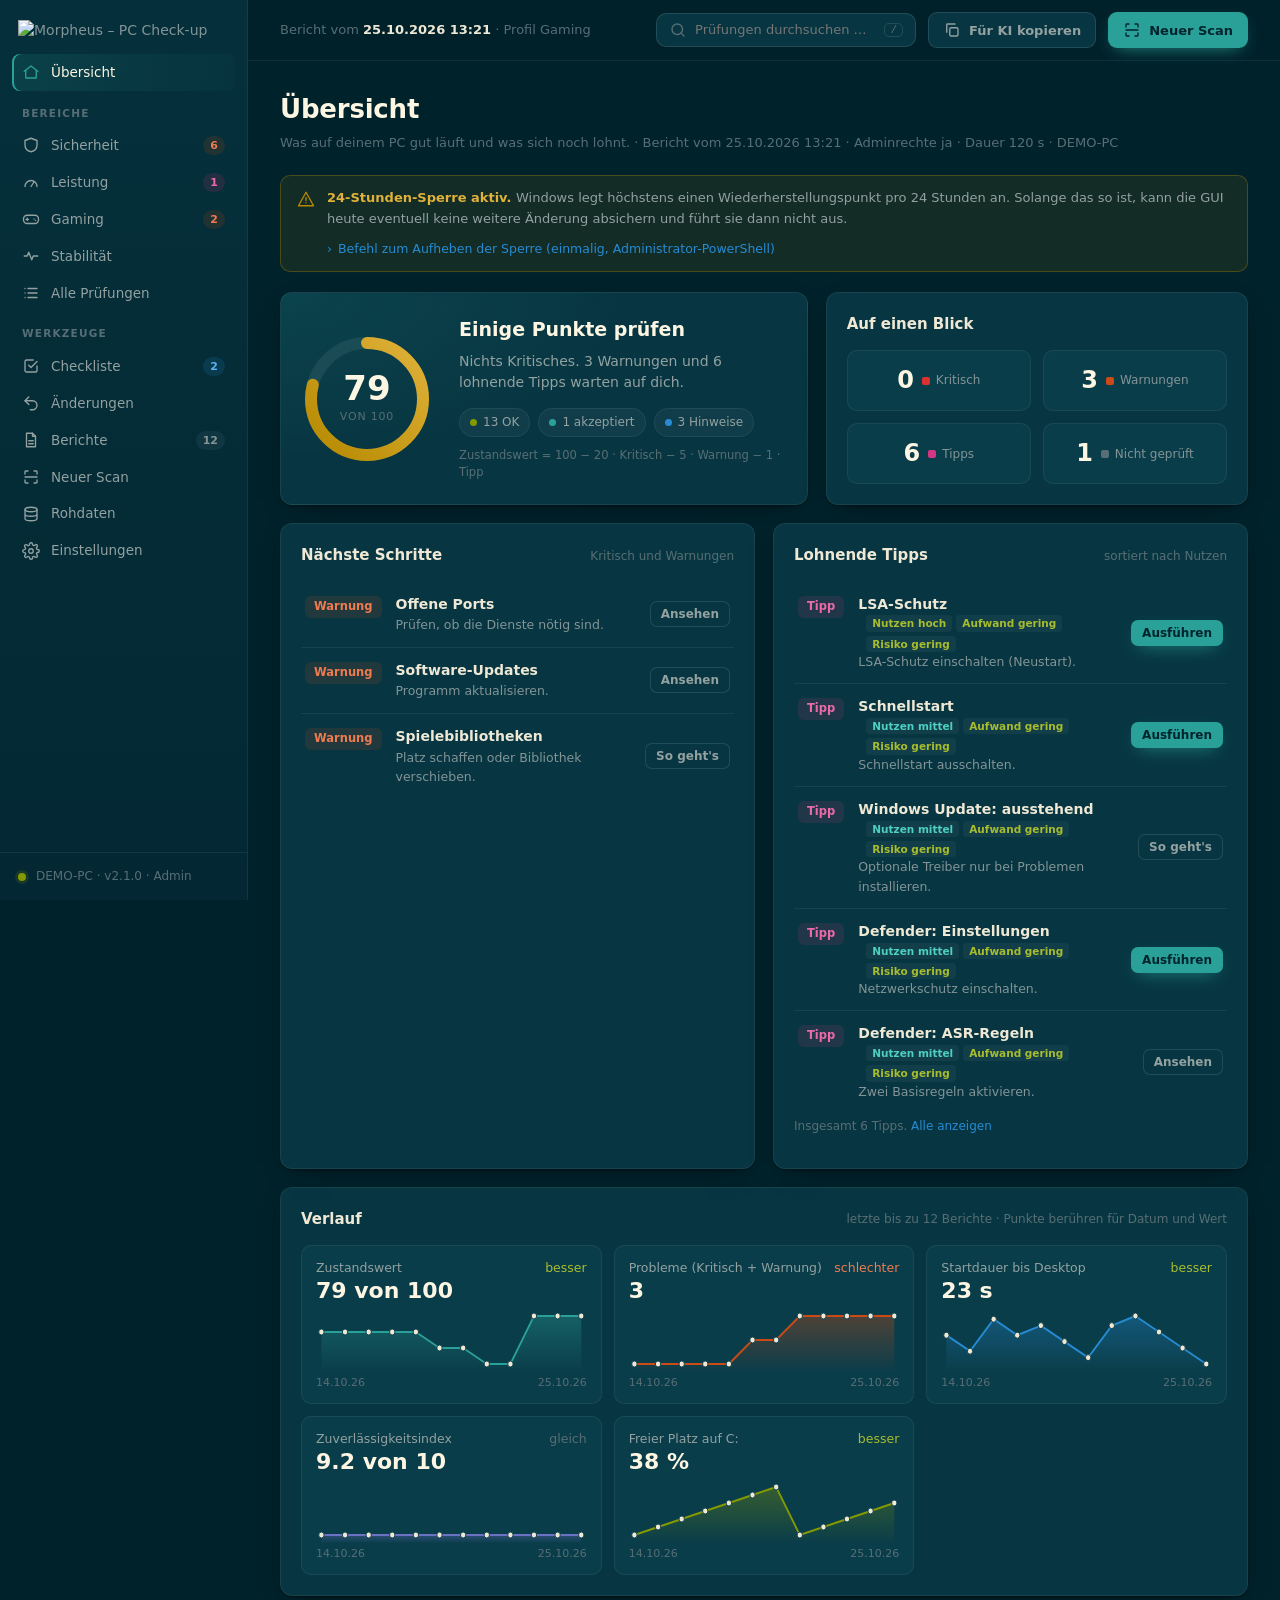
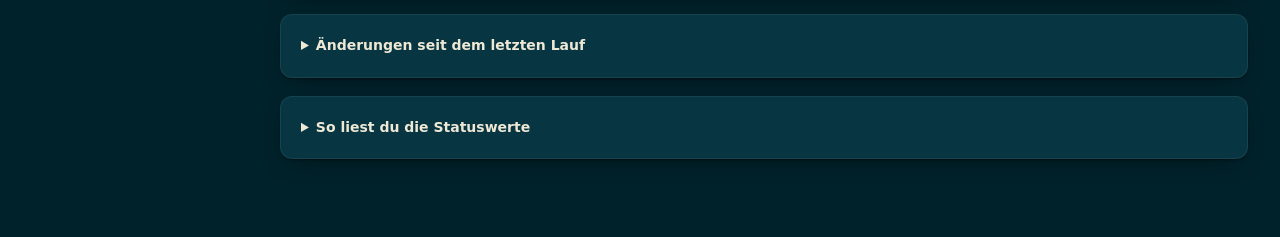
==== gui/dev/mock.html @ 5a018737 "Morpheus – PC Check-up v2.1.0: Oberfläche mit Anpassungen per Klick - GUI mit Zustandswert, Live-Sta" ====
<!doctype html>
<html lang="de">
<head>
<meta charset="utf-8">
<meta name="viewport" content="width=device-width, initial-scale=1">
<title>Morpheus – PC Check-up (Entwicklungsmodus mit Demodaten)</title>
<link rel="icon" href="../assets/morpheus-icon.png">
<link rel="stylesheet" href="../app.css">
</head>
<body>
<svg width="0" height="0" style="position:absolute" aria-hidden="true" focusable="false">
  <symbol id="i-home" viewBox="0 0 24 24"><path d="M3 11l9-7 9 7"/><path d="M5 10v10h14V10"/></symbol>
  <symbol id="i-shield" viewBox="0 0 24 24"><path d="M12 3l8 3v6c0 5-3.5 8-8 9-4.5-1-8-4-8-9V6z"/></symbol>
  <symbol id="i-gauge" viewBox="0 0 24 24"><path d="M4 18a8 8 0 1 1 16 0"/><path d="M12 18l4-6"/></symbol>
  <symbol id="i-pad" viewBox="0 0 24 24"><rect x="2" y="7" width="20" height="11" rx="5"/><path d="M7 11v3M5.5 12.5h3M16 12h.01M18 14h.01"/></symbol>
  <symbol id="i-pulse" viewBox="0 0 24 24"><path d="M3 12h4l2-5 4 10 2-5h6"/></symbol>
  <symbol id="i-list" viewBox="0 0 24 24"><path d="M8 6h12M8 12h12M8 18h12M4 6h.01M4 12h.01M4 18h.01"/></symbol>
  <symbol id="i-check" viewBox="0 0 24 24"><path d="M9 11l3 3 8-8"/><path d="M20 12v6a2 2 0 0 1-2 2H6a2 2 0 0 1-2-2V6a2 2 0 0 1 2-2h9"/></symbol>
  <symbol id="i-undo" viewBox="0 0 24 24"><path d="M9 14L4 9l5-5"/><path d="M4 9h10a6 6 0 0 1 0 12h-3"/></symbol>
  <symbol id="i-doc" viewBox="0 0 24 24"><path d="M14 3H6v18h12V7z"/><path d="M14 3v4h4M9 13h6M9 17h6"/></symbol>
  <symbol id="i-scan" viewBox="0 0 24 24"><path d="M4 8V5a1 1 0 0 1 1-1h3M16 4h3a1 1 0 0 1 1 1v3M20 16v3a1 1 0 0 1-1 1h-3M8 20H5a1 1 0 0 1-1-1v-3M4 12h16"/></symbol>
  <symbol id="i-db" viewBox="0 0 24 24"><ellipse cx="12" cy="6" rx="8" ry="3"/><path d="M4 6v6c0 1.7 3.6 3 8 3s8-1.3 8-3V6M4 12v6c0 1.7 3.6 3 8 3s8-1.3 8-3v-6"/></symbol>
  <symbol id="i-gear" viewBox="0 0 24 24"><circle cx="12" cy="12" r="3"/><path d="M19.4 15a1.7 1.7 0 0 0 .3 1.8l.1.1a2 2 0 1 1-2.8 2.8l-.1-.1a1.7 1.7 0 0 0-1.8-.3 1.7 1.7 0 0 0-1 1.5V21a2 2 0 1 1-4 0v-.1a1.7 1.7 0 0 0-1.1-1.5 1.7 1.7 0 0 0-1.8.3l-.1.1a2 2 0 1 1-2.8-2.8l.1-.1a1.7 1.7 0 0 0 .3-1.8 1.7 1.7 0 0 0-1.5-1H3a2 2 0 1 1 0-4h.1a1.7 1.7 0 0 0 1.5-1.1 1.7 1.7 0 0 0-.3-1.8l-.1-.1a2 2 0 1 1 2.8-2.8l.1.1a1.7 1.7 0 0 0 1.8.3H9a1.7 1.7 0 0 0 1-1.5V3a2 2 0 1 1 4 0v.1a1.7 1.7 0 0 0 1 1.5 1.7 1.7 0 0 0 1.8-.3l.1-.1a2 2 0 1 1 2.8 2.8l-.1.1a1.7 1.7 0 0 0-.3 1.8V9a1.7 1.7 0 0 0 1.5 1H21a2 2 0 1 1 0 4h-.1a1.7 1.7 0 0 0-1.5 1z"/></symbol>
  <symbol id="i-search" viewBox="0 0 24 24"><circle cx="11" cy="11" r="7"/><path d="M20 20l-3.5-3.5"/></symbol>
  <symbol id="i-warn" viewBox="0 0 24 24"><path d="M12 3l10 18H2z"/><path d="M12 10v4M12 17h.01"/></symbol>
  <symbol id="i-copy" viewBox="0 0 24 24"><rect x="9" y="9" width="11" height="11" rx="2"/><path d="M5 15V5a1 1 0 0 1 1-1h10"/></symbol>
  <symbol id="i-panel" viewBox="0 0 24 24"><rect x="3" y="4" width="18" height="16" rx="2"/><path d="M15 4v16"/></symbol>
</svg>
<div class="app" id="app">
  <aside class="side" id="side">
    <div class="logo"><img src="/assets/morpheus-logo.png" alt="Morpheus – PC Check-up"></div>
    <nav id="nav" aria-label="Hauptnavigation"></nav>
    <div class="side-foot" id="side-foot"></div>
  </aside>
  <div class="col">
    <header class="top" id="top">
      <div class="crumb" id="crumb">Kein Bericht geladen</div>
      <label class="search"><svg class="i" aria-hidden="true"><use href="#i-search"/></svg><input id="gsearch" type="search" placeholder="Prüfungen durchsuchen …" aria-label="Prüfungen durchsuchen" autocomplete="off"><span class="kbd" aria-hidden="true">/</span></label>
      <button type="button" class="btn" id="ki-btn" title="Kopiert die Befunde ohne PC-Namen, Benutzernamen und Adressen in die Zwischenablage"><svg class="i" aria-hidden="true"><use href="#i-copy"/></svg><span>Für KI kopieren</span></button>
      <button type="button" class="btn ghost" id="st-toggle" aria-pressed="true" title="Statusleiste ein- oder ausblenden"><svg class="i" aria-hidden="true"><use href="#i-panel"/></svg><span>Statusleiste</span></button>
      <a class="btn primary" href="#/scan"><svg class="i" aria-hidden="true"><use href="#i-scan"/></svg><span>Neuer Scan</span></a>
    </header>
    <main id="view" tabindex="-1"><div class="loading">Lädt …</div></main>
  </div>
  <aside class="status" id="status" aria-label="Statusleiste">
    <div id="st-live"></div>
    <div id="st-report"></div>
  </aside>
</div>
<div class="modal" id="modal" aria-hidden="true"><div class="dlg" role="dialog" aria-modal="true" aria-labelledby="dlg-title" id="dlg">
  <h3 id="dlg-title"></h3>
  <div id="dlg-body"></div>
  <div class="right" id="dlg-buttons"></div>
</div></div>
<div id="fatal" class="fatal hide" role="alert"></div>
<noscript>Morpheus braucht JavaScript.</noscript>
<script src="mock.js"></script>
<script src="../app.js"></script>
</body>
</html>
---- gui/app.css ----
/* Morpheus – PC Check-up: Design v2.1 (Solarized Dark, Vorlage docs/gui-design-v2.html) */
:root{
  /* Solarized (unverändert) */
  --b03:#002b36;--b02:#073642;--b01:#586e75;--b00:#657b83;--b0:#839496;--b1:#93a1a1;--b2:#eee8d5;--b3:#fdf6e3;
  --yellow:#b58900;--orange:#cb4b16;--red:#dc322f;--magenta:#d33682;--violet:#6c71c4;--blue:#268bd2;--cyan:#2aa198;--green:#859900;
  /* abgeleitete Flächen und Linien */
  --bg:#00222b;--surface:var(--b02);--surface2:#0a3d4a;--line:#ffffff10;--line2:#ffffff1c;
  --hover:#ffffff08;
  --shadow:0 1px 2px #0006,0 8px 24px -12px #000a;
  --r:12px;--r-sm:8px;
  --font:"Segoe UI Variable Text","Segoe UI",system-ui,sans-serif;
  --mono:"Cascadia Mono",Consolas,monospace;
  /* helle Töne für Text auf getönten Flächen */
  --t-orange:#f07b4f;--t-magenta:#ec6aa8;--t-green:#a8bd2e;--t-blue:#5ab0f0;--t-cyan:#4fcfc2;--t-red:#f26462;--t-yellow:#e0b23a;--t-violet:#9a9ee0;
}
*{box-sizing:border-box}
html{scroll-behavior:smooth}
html,body{margin:0}
body{background:var(--bg);color:var(--b0);font:14px/1.55 var(--font);-webkit-font-smoothing:antialiased;overflow-x:hidden}
a{color:var(--blue);text-decoration:none}
a:hover{text-decoration:underline}
:focus-visible{outline:2px solid var(--cyan);outline-offset:2px}
code{font:12px var(--mono);color:var(--b1)}
.hide{display:none!important}
.muted{color:var(--b01)}
.ok,.add{color:var(--t-green)}.warn{color:var(--t-orange)}.rem{color:var(--t-red)}
svg.i{width:18px;height:18px;flex:none;stroke:currentColor;fill:none;stroke-width:1.8;stroke-linecap:round;stroke-linejoin:round}

/* ---------------------------------------------------------------- Layout */
.app{display:grid;grid-template-columns:248px minmax(0,1fr);min-height:100vh}
.col{min-width:0}
aside.side{background:linear-gradient(180deg,#05303b,#032833);border-right:1px solid var(--line);display:flex;flex-direction:column;position:sticky;top:0;height:100vh;overflow:auto}
.logo{padding:20px 18px 10px}
.logo img{display:block;width:212px;max-width:100%;height:auto}
nav#nav{padding:0 0 6px}
.navgroup{padding:2px 12px}
.navh{margin:14px 10px 6px;font-size:10.5px;letter-spacing:1.2px;text-transform:uppercase;color:var(--b01);font-weight:600}
nav a{display:flex;align-items:center;gap:11px;padding:8px 10px;border-radius:var(--r-sm);color:var(--b1);font-size:13.5px;transition:background .15s,color .15s;text-decoration:none}
nav a:hover{background:#ffffff08;color:var(--b2)}
nav a.on{background:linear-gradient(90deg,#2aa19826,#2aa19808);color:var(--b3);box-shadow:inset 2px 0 0 var(--cyan)}
nav a.on svg{color:var(--cyan)}
nav a .cnt{margin-left:auto;font-size:11px;font-weight:600;padding:1px 7px;border-radius:10px;white-space:nowrap}
.cnt.c{background:#dc322f2e;color:var(--t-red)}.cnt.w{background:#cb4b1626;color:var(--t-orange)}.cnt.t{background:#d3368226;color:var(--t-magenta)}.cnt.n{background:#ffffff0d;color:var(--b0)}.cnt.i{background:#268bd226;color:var(--t-blue)}
.side-foot{margin-top:auto;padding:14px 18px;border-top:1px solid var(--line);font-size:12px;color:var(--b01);display:flex;gap:10px;align-items:center}
.dot{width:8px;height:8px;border-radius:50%;background:var(--green);box-shadow:0 0 0 3px #85990026;flex:none}

/* Kopfleiste */
.top{position:sticky;top:0;z-index:5;display:flex;align-items:center;gap:12px;padding:12px 32px;background:#00222bd9;backdrop-filter:blur(10px);border-bottom:1px solid var(--line)}
.crumb{color:var(--b01);font-size:13px;min-width:0}.crumb b{color:var(--b2);font-weight:600}
.search{margin-left:auto;display:flex;align-items:center;gap:8px;background:var(--surface);border:1px solid var(--line2);border-radius:10px;padding:6px 12px;width:260px;max-width:100%;color:var(--b01)}
.search:focus-within{border-color:var(--cyan)}
.search input{all:unset;flex:1;min-width:0;color:var(--b1);font-size:13px}
.search input:focus-visible{outline:none}
.search input::-webkit-search-cancel-button{display:none}
.kbd{font:11px var(--mono);border:1px solid var(--line2);border-radius:5px;padding:0 5px;color:var(--b01)}
.btn,button{font:inherit}
.btn{display:inline-flex;align-items:center;justify-content:center;gap:8px;font:600 13px var(--font);border-radius:9px;padding:8px 14px;border:1px solid var(--line2);background:var(--surface);color:var(--b1);cursor:pointer;transition:all .15s;text-decoration:none;white-space:nowrap}
.btn:hover{border-color:#2aa19880;color:var(--b3);text-decoration:none}
.btn.primary{background:var(--cyan);border-color:transparent;color:#00242d;box-shadow:0 6px 18px -8px var(--cyan)}
.btn.primary:hover{background:#33b5ab;color:#00242d}
.btn.ghost{background:transparent}
.btn.ghost[aria-pressed=true]{border-color:#2aa19860;color:var(--t-cyan)}
.btn.sm{padding:5px 10px;font-size:12px;border-radius:7px}
.btn.danger{border-color:var(--orange);color:var(--t-orange)}
.btn:disabled{opacity:.45;cursor:not-allowed}
.btn.link{border:0;background:none;color:var(--blue);padding:0;box-shadow:none;font-weight:400}

main{padding:28px 32px 60px;max-width:1240px;min-width:0;container-type:inline-size}
h1{margin:0;color:var(--b3);font-size:26px;font-weight:600;letter-spacing:-.2px}
.sub{color:var(--b01);margin:4px 0 22px;font-size:13px}
h2{color:var(--b2);font-size:15px;font-weight:600;margin:0 0 14px;display:flex;align-items:center;gap:8px;flex-wrap:wrap}
h2 .hint{margin-left:auto;font-weight:400;font-size:12px;color:var(--b01)}
h3{color:var(--b1);font-size:14px;margin:14px 0 6px}
.pagehead{display:flex;justify-content:space-between;align-items:flex-start;gap:12px;flex-wrap:wrap}

/* Karten */
.card{background:var(--surface);border:1px solid var(--line);border-radius:var(--r);box-shadow:var(--shadow);padding:20px;margin-bottom:18px;min-width:0}
.card>h2:first-child,.card>h3:first-child{margin-top:0}
.grid{display:grid;gap:18px;margin-bottom:18px}
.grid>.card{margin-bottom:0}
.g-hero{grid-template-columns:minmax(0,1.25fr) minmax(0,1fr)}
.g-2{grid-template-columns:repeat(2,minmax(0,1fr))}

/* Hero: Zustands-Ring */
.hero{display:flex;gap:26px;align-items:center;background:radial-gradient(120% 140% at 0% 0%,#2aa1981f,transparent 55%),var(--surface)}
.ring{position:relative;width:132px;height:132px;flex:none}
.ring svg{width:132px;height:132px;transform:rotate(-90deg)}
.ring circle.val{transition:stroke-dashoffset .8s ease}
.ring .v{position:absolute;inset:0;display:grid;place-items:center;text-align:center}
.ring .v b{display:block;font-size:34px;color:var(--b3);font-weight:600;line-height:1}
.ring .v span{font-size:11px;color:var(--b01);letter-spacing:.8px;text-transform:uppercase}
.hero h3{margin:0 0 6px;color:var(--b3);font-size:19px;font-weight:600}
.hero p{margin:0 0 14px;color:var(--b1)}
.pills{display:flex;gap:8px;flex-wrap:wrap}
.pill{display:inline-flex;align-items:center;gap:6px;font:inherit;font-size:12px;padding:4px 10px;border-radius:20px;background:#ffffff0a;border:1px solid var(--line);color:var(--b1);cursor:pointer}
.pill:hover{border-color:var(--line2);color:var(--b3)}
.pill i{width:7px;height:7px;border-radius:50%;background:var(--c)}
.formula{font-size:11.5px;color:var(--b01);margin-top:10px}

/* Kennzahlen */
.kpis{display:grid;grid-template-columns:repeat(2,minmax(0,1fr));gap:12px}
.kpi{padding:14px 16px;border-radius:10px;background:var(--surface2);border:1px solid var(--line);cursor:pointer;transition:transform .15s,border-color .15s;text-align:left;color:var(--b0);font:inherit}
.kpi:hover{transform:translateY(-2px);border-color:var(--line2);color:var(--b0)}
.kpi b{display:block;font-size:24px;color:var(--b3);font-weight:600;line-height:1.3}
.kpi span{font-size:12px;display:flex;align-items:center;gap:6px}
.kpi span i{width:8px;height:8px;border-radius:2px;background:var(--c);flex:none}

/* Status-Chips */
.chip{display:inline-flex;align-items:center;gap:5px;font-size:11.5px;font-weight:600;padding:2px 9px;border-radius:6px;white-space:nowrap;height:fit-content;background:#ffffff12;color:var(--b1)}
.chip.WARN{background:#cb4b1622;color:var(--t-orange)}.chip.TIPP{background:#d3368222;color:var(--t-magenta)}.chip.OK{background:#85990022;color:var(--t-green)}
.chip.INFO{background:#268bd222;color:var(--t-blue)}.chip.ACK{background:#2aa19822;color:var(--t-cyan)}.chip.CRIT{background:#dc322f22;color:var(--t-red)}
.chip.SKIP{background:#ffffff12;color:var(--b0)}
.chip.type{background:#ffffff0d;color:var(--b0);font-weight:500;font-size:10.5px;padding:0 6px}

/* Listen (Nächste Schritte, Wiederherstellungspunkte) */
.list{display:flex;flex-direction:column}
.row{display:grid;grid-template-columns:auto minmax(0,1fr) auto;gap:14px;align-items:center;padding:12px 4px;border-top:1px solid var(--line)}
.row:first-child{border-top:0}
.row>.chip{justify-self:start;align-self:start;margin-top:2px}
.row .d{display:-webkit-box;-webkit-line-clamp:3;-webkit-box-orient:vertical;overflow:hidden}
.row .t{color:var(--b2);font-weight:600}
.row .t a{color:inherit}
.row .d{font-size:12.5px;color:var(--b0);overflow-wrap:anywhere}
.row.rp{grid-template-columns:54px minmax(0,1fr)}
.lv{display:inline-flex;gap:4px;margin-left:8px;vertical-align:middle;flex-wrap:wrap}
.lv span{font-size:10.5px;color:var(--b1);background:#ffffff0a;border-radius:4px;padding:0 6px;white-space:nowrap}
.lv .n-hoch,.lv .a-gering,.lv .r-gering{color:var(--t-green)}.lv .n-mittel{color:var(--t-cyan)}.lv .a-mittel,.lv .r-mittel{color:var(--t-yellow)}.lv .a-hoch{color:var(--t-orange)}.lv .r-hoch{color:var(--t-red)}
.lv .restart{color:var(--t-yellow);background:#b589001f}
.lv.block{display:flex;margin:6px 0 0}

/* Verlauf */
.charts{display:grid;grid-template-columns:repeat(auto-fill,minmax(230px,1fr));gap:12px}
.chart{background:var(--surface2);border:1px solid var(--line);border-radius:10px;padding:12px 14px}
.chart-head,.chart-foot{display:flex;justify-content:space-between;gap:8px;font-size:12.5px}
.chart-head{color:var(--b1)}.chart-foot{color:var(--b01);font-size:11px}
.chart .n{font-size:22px;color:var(--b3);font-weight:600;line-height:1.3}
.chart svg{width:100%;height:64px;display:block;margin:2px 0}
.chart polyline{fill:none;stroke:var(--c,var(--cyan));stroke-width:2;stroke-linejoin:round;stroke-linecap:round}
.chart path.area{stroke:none}
.chart circle{fill:var(--b2);stroke:var(--surface2);stroke-width:1}
.trend.up{color:var(--t-green)}.trend.down{color:var(--t-orange)}

/* Befund + Aktionskarte */
.section-title{display:flex;align-items:center;gap:10px;margin:30px 0 12px;flex-wrap:wrap}
.section-title:first-child{margin-top:0}
.section-title h3{margin:0;color:var(--b2);font-size:15px;font-weight:600;display:flex;align-items:center}
.section-title .bar{flex:1;height:1px;background:var(--line);min-width:20px}
.cat-hint{font-size:12px;color:var(--b01);font-weight:400}
.finding{padding:18px 20px;margin-bottom:12px}
.finding.flash,details.raw.flash{animation:flash 1.8s}
.fhead .data-link{margin-left:auto}
.fhead .data-link+.todo{margin-left:0}
@keyframes flash{0%{box-shadow:0 0 0 2px var(--cyan),0 0 24px -4px var(--cyan)}100%{box-shadow:var(--shadow)}}
.finding.m-done{opacity:.72}
.fhead{display:flex;align-items:center;gap:10px;flex-wrap:wrap}
.fname{color:var(--b2);font-weight:600;font-size:14.5px;position:relative;min-width:0;overflow-wrap:anywhere}
.fhead .todo{margin-left:auto}
.fval{margin:6px 0 0;color:var(--b1);font-size:13px;word-break:break-word}
.frec{font-size:13px;color:var(--b0);margin-top:4px}
.fnote{font-size:12px;color:var(--t-violet);margin-top:4px}
.todo{display:flex;gap:6px}
.todo button{font-size:11.5px;padding:2px 9px;border-radius:7px;background:transparent;color:var(--b01);border:1px solid var(--line2);cursor:pointer}
.todo button:hover{border-color:#2aa19880;color:var(--b3)}
.todo button.on{background:var(--cyan);color:#00242d;border-color:var(--cyan)}
.action{margin-top:14px;border:1px solid #2aa19840;background:linear-gradient(180deg,#2aa1980d,transparent);border-radius:10px;padding:14px 16px}
.action.quiet{border-color:var(--line);background:none}
.action .ah{display:flex;align-items:center;gap:12px;flex-wrap:wrap}
.action .at{color:var(--b3);font-weight:600}
.action .acts{margin-left:auto;display:flex;gap:8px;align-items:center;flex-wrap:wrap}
.action .ae{color:var(--b0);font-size:12.5px;margin:6px 0 0}
.state{display:inline-flex;align-items:center;gap:6px;font-size:12px;color:var(--b01)}
.state i{width:7px;height:7px;border-radius:50%;background:currentColor;flex:none}
.state.off{color:var(--t-orange)}.state.on{color:var(--t-green)}
details.cmd{margin-top:10px}
details.cmd>summary,details.how>summary{cursor:pointer;color:var(--blue);font-size:12.5px;list-style:none;display:inline-block;border-radius:4px}
details.cmd>summary::before,details.how>summary::before{content:"›";display:inline-block;margin-right:6px;transition:transform .15s}
details.cmd[open]>summary::before,details.how[open]>summary::before{transform:rotate(90deg)}
details>summary::-webkit-details-marker{display:none}
details.how{margin-top:10px}
details.how ol{margin:8px 0;padding-left:20px;font-size:13px;color:var(--b1)}
.code{margin-top:8px;border-radius:9px;border:1px solid var(--line2);overflow:hidden}
.code .ch{display:flex;justify-content:space-between;align-items:center;gap:8px;padding:6px 12px;background:#00000026;font-size:11px;color:var(--b01);letter-spacing:.5px;text-transform:uppercase}
.code .ch .btn{text-transform:none;letter-spacing:0}
.code pre,pre.log{margin:0;padding:12px;background:#001a21;color:#a6b9b9;font:12.5px/1.6 var(--mono);white-space:pre-wrap;overflow-wrap:anywhere}
.code pre .k{color:var(--t-blue)}.code pre .p{color:var(--t-yellow)}
.explain{margin:10px 0 0;padding:0;list-style:none;font-size:12.5px}
.explain li{padding:4px 0 4px 18px;position:relative;color:var(--b1)}
.explain li::before{content:"";position:absolute;left:4px;top:11px;width:5px;height:5px;border-radius:50%;background:var(--cyan)}
.note{font-size:12px;color:var(--b01);margin-top:4px}
.more h2{margin-top:28px}

/* Banner */
.banner{display:flex;gap:12px;align-items:flex-start;padding:12px 16px;border-radius:10px;background:#b589001a;border:1px solid #b5890055;color:var(--b1);margin-bottom:20px;font-size:13px}
.banner>svg{color:var(--yellow);margin-top:2px}
.banner>div{min-width:0;flex:1}
.banner b{color:var(--t-yellow)}
.banner.b-err{background:#dc322f1a;border-color:#dc322f66}.banner.b-err>svg{color:var(--red)}.banner.b-err b{color:var(--t-red)}
.banner.b-info{background:#268bd21a;border-color:#268bd266}.banner.b-info>svg{color:var(--blue)}.banner.b-info b{color:var(--t-blue)}

/* Änderungen: Zeitleiste */
.tl{position:relative;padding-left:26px}
.tl::before{content:"";position:absolute;left:8px;top:6px;bottom:6px;width:2px;background:var(--line2);border-radius:2px}
.ev{position:relative;padding:4px 0 18px}
.ev::before{content:"";position:absolute;left:-23px;top:8px;width:12px;height:12px;border-radius:50%;background:var(--surface);border:2px solid var(--c)}
.ev .h{display:flex;align-items:center;gap:10px;flex-wrap:wrap}
.ev .h b{color:var(--b2);overflow-wrap:anywhere}
.ev .h .when{margin-left:auto;font-size:12px;color:var(--b0)}
.ev .m{font-size:12.5px;color:var(--b0);margin-top:2px;overflow-wrap:anywhere}
.ev .m code{background:#ffffff0a;border-radius:4px;padding:0 5px}
.ev .h .btn{margin-left:0}

/* Tabellen */
.tablewrap{overflow:auto;max-height:560px;border:1px solid var(--line);border-radius:8px}
.card>.tablewrap{margin-bottom:6px}
table{width:100%;border-collapse:collapse;font-size:13px}
th,td{text-align:left;padding:7px 10px;border-bottom:1px solid var(--line);vertical-align:top;overflow-wrap:break-word}
td button,td .ok,td .rem,td .warn,td .muted,td .btn{white-space:nowrap}
th{white-space:nowrap;color:var(--b1);font-weight:600;background:#0a3f4b;position:sticky;top:0}
tr:last-child td{border-bottom:0}

/* Formulare */
input,select,textarea{font:inherit;background:var(--b03);color:var(--b1);border:1px solid var(--line2);border-radius:7px;padding:5px 9px;max-width:100%}
input[type=checkbox]{accent-color:var(--cyan);width:15px;height:15px;padding:0}
.toolbar{display:flex;gap:10px;align-items:center;margin:8px 0 12px;flex-wrap:wrap}
.toolbar label{display:inline-flex;align-items:center;gap:6px}
.toolbar.sticky{position:sticky;top:57px;z-index:4;background:var(--bg);padding:8px 0;margin:0 0 12px}
.filters{display:flex;flex-wrap:wrap;gap:6px}
.filters button{border-radius:16px;padding:3px 12px;font-size:12.5px;border:1px solid var(--line2);background:var(--surface);color:var(--b1);cursor:pointer}
.filters button:hover{border-color:#2aa19880;color:var(--b3)}
.filters button.active{background:var(--cyan);border-color:var(--cyan);color:#00242d;font-weight:600}
.tools{display:flex;gap:10px;align-items:center;margin-left:auto}

/* ⓘ-Hilfe */
.info{display:inline-flex;align-items:center;justify-content:center;width:18px;height:18px;margin-left:7px;border-radius:50%;border:1px solid var(--line2);background:transparent;color:var(--b01);font:italic 700 12px Georgia,serif;padding:0;vertical-align:1px;cursor:help}
.info:hover,.info[aria-expanded=true]{background:var(--cyan);border-color:var(--cyan);color:#00242d}
.tip{display:none;position:absolute;left:0;top:calc(100% + 6px);z-index:30;width:min(420px,80vw);background:var(--b2);color:var(--b03);border-radius:8px;padding:12px 14px;font-weight:400;font-size:13px;line-height:1.5;box-shadow:0 8px 24px rgba(0,0,0,.5)}
.tip.open{display:block}.tip b{color:var(--b02)}

/* Gaming-Raster */
.gaming{display:grid;grid-template-columns:repeat(auto-fill,minmax(230px,1fr));gap:10px}
.g-item{background:var(--surface2);border:1px solid var(--line);border-left:3px solid var(--c);border-radius:10px;padding:10px 12px;font-size:13px;min-width:0}
.g-item a{color:var(--b2);font-weight:600;margin-left:6px}
.g-item .v{font-size:12.5px;margin-top:4px;word-break:break-word}
ol.steps-list{margin:0;padding-left:0;list-style:none}
ol.steps-list>li{padding:12px 4px;border-top:1px solid var(--line)}
ol.steps-list>li:first-child{border-top:0}
ul.checklist{margin:4px 0 0;padding-left:20px}ul.checklist li{margin:4px 0}
details.raw{margin:6px 0}details.raw>summary{cursor:pointer;color:var(--b1);padding:4px 0}
ul.chg{margin:4px 0 12px;padding-left:20px}
details.card>summary{cursor:pointer;color:var(--b2);font-weight:600}
details.card[open]>summary{margin-bottom:10px}
details.card ul{padding-left:0;list-style:none}details.card li{margin:6px 0}

/* Dialog */
.modal{position:fixed;inset:0;background:#001319b3;backdrop-filter:blur(3px);display:none;align-items:center;justify-content:center;padding:16px;z-index:100}
.modal.on{display:flex}
.dlg{width:min(620px,100%);max-height:92vh;overflow:auto;background:var(--surface);border:1px solid var(--line2);border-radius:16px;box-shadow:0 30px 80px -20px #000;padding:24px}
.dlg h3{margin:0 0 6px;color:var(--b3);font-size:18px}
.steps{list-style:none;margin:16px 0 0;padding:0}
.steps li{display:flex;gap:12px;align-items:center;padding:6px 0;color:var(--b01)}
.steps li .s{width:22px;height:22px;border-radius:50%;border:2px solid var(--line2);display:grid;place-items:center;font-size:11px;flex:none}
.steps li.run{color:var(--b2)}.steps li.run .s{border-color:var(--yellow);border-top-color:transparent;animation:spin .8s linear infinite}
.steps li.done{color:var(--b1)}.steps li.done .s{border-color:var(--green);background:var(--green);color:var(--b03)}
.steps li.fail{color:var(--t-red)}.steps li.fail .s{border-color:var(--red);background:var(--red);color:var(--b03)}
@keyframes spin{to{transform:rotate(360deg)}}
.right{margin-top:20px;display:flex;gap:10px;justify-content:flex-end;flex-wrap:wrap}
pre.log{max-height:220px;overflow:auto;min-height:60px;border:1px solid var(--line2);border-radius:9px;margin-top:12px}
.result{list-style:none;padding:0;margin:8px 0}
.result li{padding:6px 0;border-top:1px solid var(--line)}
.result li:first-child{border-top:0}

.fatal{position:fixed;inset:0;background:var(--bg);display:flex;align-items:center;justify-content:center;padding:20px;z-index:200}
.fatal .card{max-width:520px;margin:0}
.toast{position:fixed;left:50%;bottom:20px;transform:translateX(-50%);background:var(--b2);color:var(--b03);padding:8px 16px;border-radius:8px;z-index:150;font-size:13px;max-width:90vw}
.loading{padding:30px 0;color:var(--b01)}
.view-in{animation:fade .25s ease}
@keyframes fade{from{opacity:0;transform:translateY(4px)}to{opacity:1;transform:none}}

/* ---------------------------------------------------------------- Rechte Statusleiste */
aside.status{display:none;background:#001e26;border-left:1px solid var(--line);position:sticky;top:0;height:100vh;overflow:auto;padding:14px 14px 28px;font-size:12.5px}
.sc{background:var(--surface);border:1px solid var(--line);border-radius:10px;padding:11px 12px;margin-bottom:10px}
.sc-h{display:flex;align-items:baseline;justify-content:space-between;gap:8px;margin:0 0 8px}
.sc-h h4{margin:0;font-size:10.5px;letter-spacing:1px;text-transform:uppercase;color:var(--b1);font-weight:600}
.sc-h .src{font-size:10.5px;color:var(--b01);white-space:nowrap}
.sc-h .src.live::before{content:"";display:inline-block;width:6px;height:6px;border-radius:50%;background:var(--green);margin-right:5px;animation:pulse 2s ease-in-out infinite}
@keyframes pulse{50%{opacity:.3}}
.st-sec{margin:14px 2px 8px;font-size:10px;letter-spacing:1.2px;text-transform:uppercase;color:var(--b01);font-weight:600}
.st-sec:first-child{margin-top:2px}
.sc .wait{color:var(--b01);font-size:12px}
.mrow{display:grid;grid-template-columns:34px minmax(0,1fr) 74px;gap:4px 8px;align-items:center;padding:4px 0}
.mrow .lbl{color:var(--b1);font-weight:600;font-size:11.5px}
.mrow .val{color:var(--b3);font-weight:600;text-align:right;white-space:nowrap}
.mrow .sub2{font-size:11px;color:var(--b01);margin-top:-2px;overflow-wrap:anywhere}
.mrow svg.sp{width:74px;height:20px;display:block}
.mrow svg.sp polyline{fill:none;stroke:var(--c,var(--cyan));stroke-width:1.5;stroke-linejoin:round}
.meter{height:6px;border-radius:3px;background:#ffffff12;overflow:hidden}
.meter i{display:block;height:100%;border-radius:3px;background:var(--c,var(--cyan));transition:width .5s ease}
.adot{width:9px;height:9px;border-radius:50%;background:var(--c,var(--b01));box-shadow:0 0 0 3px color-mix(in srgb,var(--c,var(--b01)) 22%,transparent);flex:none;display:inline-block}
.g-green{--c:var(--green)}.g-yellow{--c:var(--yellow)}.g-orange{--c:var(--orange)}.g-red{--c:var(--red)}.g-grey{--c:var(--b01)}.g-cyan{--c:var(--cyan)}
.drow{padding:5px 0}
.drow .l1{display:flex;align-items:center;gap:7px;margin-bottom:4px}
.drow .l1 b{color:var(--b2)}
.drow .l1 .lab{color:var(--b01);min-width:0;overflow:hidden;text-overflow:ellipsis;white-space:nowrap}
.drow .l1 .pct{margin-left:auto;color:var(--b1);font-weight:600}
.drow .l2{font-size:11px;color:var(--b01);margin-top:3px}
.kv{display:flex;justify-content:space-between;gap:8px;padding:2px 0}
.kv b{color:var(--b3);font-weight:600}
.pr{display:flex;align-items:center;gap:8px;padding:3px 0}
.pr .nm{min-width:0;flex:1;overflow:hidden;text-overflow:ellipsis;white-space:nowrap;color:var(--b1)}
.pr b{color:var(--b3)}
button.srow{all:unset;box-sizing:border-box;display:flex;align-items:center;gap:9px;width:100%;padding:5px 6px;margin:0 -6px;border-radius:7px;cursor:pointer;color:var(--b1)}
button.srow:hover{background:#ffffff0a;color:var(--b3)}
button.srow:focus-visible{outline:2px solid var(--cyan)}
button.srow[disabled]{cursor:default}
button.srow[disabled]:hover{background:none;color:var(--b1)}
.srow .sv{margin-left:auto;font-size:11px;color:var(--b01);white-space:nowrap}
.port{display:flex;align-items:center;gap:8px;padding:3px 0}
.port code{min-width:44px;color:var(--b2)}
.port .nm{color:var(--b0);min-width:0;overflow:hidden;text-overflow:ellipsis;white-space:nowrap}
.tiles{display:grid;grid-template-columns:1fr 1fr;gap:8px}
.tile{background:var(--surface2);border:1px solid var(--line);border-radius:8px;padding:8px 10px;min-width:0}
.tile .tl2{display:flex;align-items:center;gap:6px;font-size:10.5px;color:var(--b01);text-transform:uppercase;letter-spacing:.5px}
.tile b{display:block;font-size:17px;color:var(--b3);font-weight:600;line-height:1.35}
.tile b small{font-size:11px;font-weight:400;color:var(--b01)}
.sc .more-link{display:inline-block;margin-top:6px;font-size:12px}

/* ---------------------------------------------------------------- Responsiv */
@media (min-width:1400px){
  .app:not(.st-off){grid-template-columns:248px minmax(0,1fr) 300px}
  .app:not(.st-off) aside.status{display:block}
}
@media (max-width:1399px){#st-toggle{display:none}}
@container (max-width:760px){
  .g-hero,.g-2{grid-template-columns:minmax(0,1fr)}
  .row{grid-template-columns:minmax(0,1fr) auto}
  .row>.chip{grid-column:1/-1;justify-self:start}
}
@container (min-width:520px) and (max-width:760px){.kpis{grid-template-columns:repeat(4,minmax(0,1fr))}}
@container (max-width:520px){
  .hero{flex-direction:column;align-items:flex-start}
  .card{padding:16px}.finding{padding:14px 14px}
}
@media (max-width:1100px){.search{width:200px}}
@media (max-width:760px){
  .app{grid-template-columns:minmax(0,1fr);grid-template-rows:auto 1fr}
  aside.side{position:static;height:auto;border-right:0;border-bottom:1px solid var(--line);overflow:visible}
  .logo{padding:12px 16px 4px}.logo img{width:150px}
  .navgroup{display:flex;flex-wrap:wrap;gap:2px;padding:0 8px 8px}
  .navh,.side-foot{display:none}
  nav a{padding:7px 9px;gap:6px;font-size:13px}
  nav a.on{box-shadow:inset 0 -2px 0 var(--cyan)}
  .top{position:static;flex-wrap:wrap;padding:10px 16px;gap:8px}
  .crumb{flex:1 1 100%}
  .search{order:5;flex:1 1 100%;margin-left:0;width:auto}
  .search .kbd{display:none}
  .btn{padding:7px 11px}
  main{padding:18px 16px 50px}
  h1{font-size:22px}
  .toolbar.sticky{position:static}
  .action .acts{margin-left:0}
  .tl{padding-left:22px}
  .dlg{padding:18px}
}
@media (prefers-reduced-motion:reduce){
  html{scroll-behavior:auto}
  *,*::before,*::after{animation-duration:.01ms!important;animation-iteration-count:1!important;transition-duration:.01ms!important}
  .steps li.run .s{animation:none;border-top-color:var(--yellow)}
}
.lvwrap{margin-top:6px}.lvwrap .lv{margin-left:0}
.chip.Y{background:#b5890026;color:var(--t-yellow)}
.mrow .sub2{grid-column:2;margin-top:0}
.mrow svg.sp{grid-column:3;margin-top:-4px}
button.tile{all:unset;box-sizing:border-box;display:block;cursor:pointer;background:var(--surface2);border:1px solid var(--line);border-radius:8px;padding:8px 10px;min-width:0}
button.tile:hover{border-color:var(--line2)}
button.tile:focus-visible{outline:2px solid var(--cyan)}
.section-title h3{position:relative}
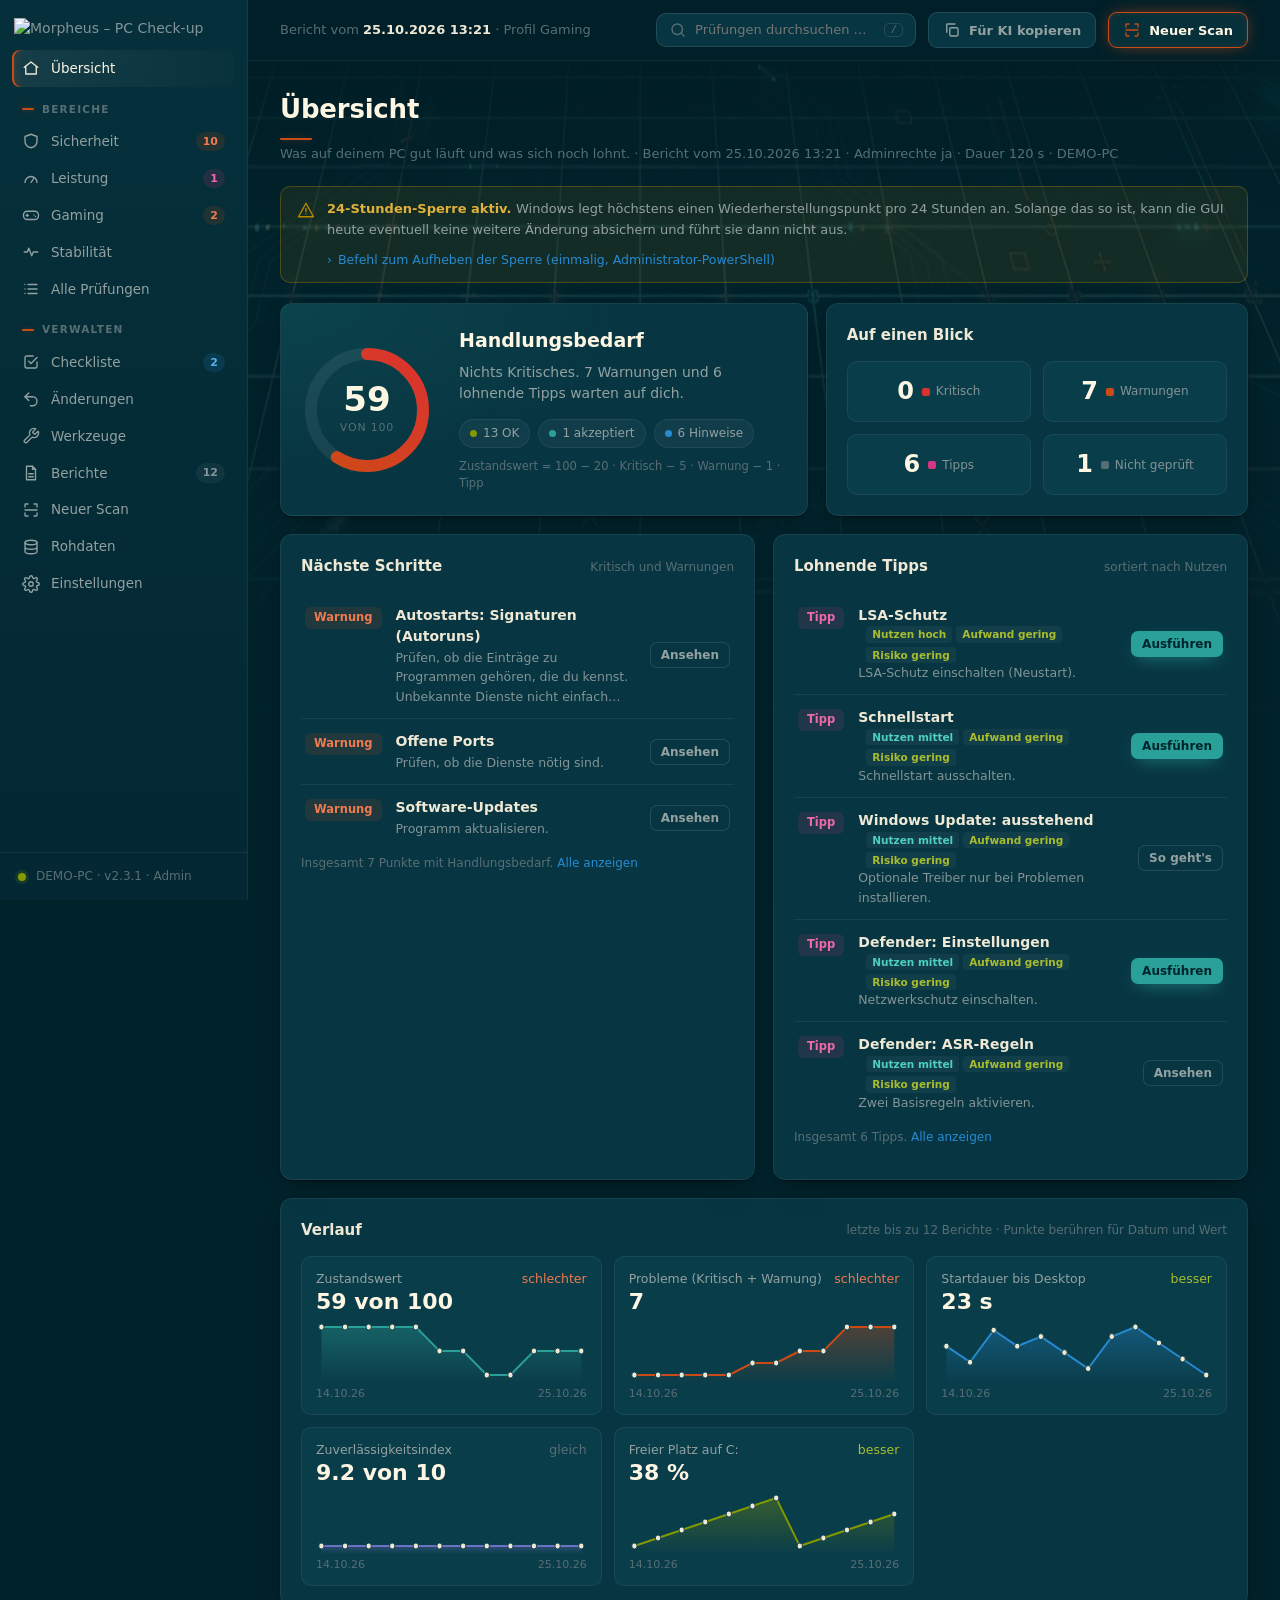
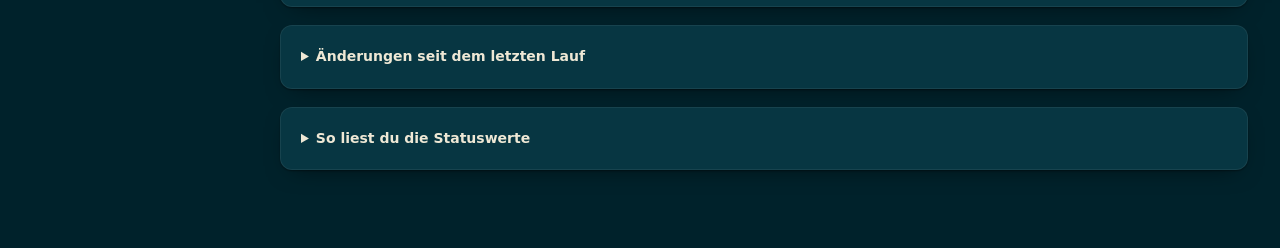
==== commit cb854e71: "Morpheus – PC Check-up 2.3.1: Sysinternals, Akzeptieren in der GUI, Defender-Werkzeuge, Speicher und" ====
--- a/gui/dev/mock.html
+++ b/gui/dev/mock.html
@@ -25,6 +25,7 @@
   <symbol id="i-warn" viewBox="0 0 24 24"><path d="M12 3l10 18H2z"/><path d="M12 10v4M12 17h.01"/></symbol>
   <symbol id="i-copy" viewBox="0 0 24 24"><rect x="9" y="9" width="11" height="11" rx="2"/><path d="M5 15V5a1 1 0 0 1 1-1h10"/></symbol>
   <symbol id="i-panel" viewBox="0 0 24 24"><rect x="3" y="4" width="18" height="16" rx="2"/><path d="M15 4v16"/></symbol>
+  <symbol id="i-tool" viewBox="0 0 24 24"><path d="M14.7 6.3a1 1 0 0 0 0 1.4l1.6 1.6a1 1 0 0 0 1.4 0l3.77-3.77a6 6 0 0 1-7.94 7.94l-6.91 6.91a2.12 2.12 0 0 1-3-3l6.91-6.91a6 6 0 0 1 7.94-7.94z"/></symbol>
 </svg>
 <div class="app" id="app">
   <aside class="side" id="side">
@@ -38,7 +39,7 @@
       <label class="search"><svg class="i" aria-hidden="true"><use href="#i-search"/></svg><input id="gsearch" type="search" placeholder="Prüfungen durchsuchen …" aria-label="Prüfungen durchsuchen" autocomplete="off"><span class="kbd" aria-hidden="true">/</span></label>
       <button type="button" class="btn" id="ki-btn" title="Kopiert die Befunde ohne PC-Namen, Benutzernamen und Adressen in die Zwischenablage"><svg class="i" aria-hidden="true"><use href="#i-copy"/></svg><span>Für KI kopieren</span></button>
       <button type="button" class="btn ghost" id="st-toggle" aria-pressed="true" title="Statusleiste ein- oder ausblenden"><svg class="i" aria-hidden="true"><use href="#i-panel"/></svg><span>Statusleiste</span></button>
-      <a class="btn primary" href="#/scan"><svg class="i" aria-hidden="true"><use href="#i-scan"/></svg><span>Neuer Scan</span></a>
+      <a class="btn brand" href="#/scan"><svg class="i" aria-hidden="true"><use href="#i-scan"/></svg><span>Neuer Scan</span></a>
     </header>
     <main id="view" tabindex="-1"><div class="loading">Lädt …</div></main>
   </div>
--- a/gui/app.css
+++ b/gui/app.css
@@ -1,4 +1,7 @@
-/* Morpheus – PC Check-up: Design v2.1 (Solarized Dark, Vorlage docs/gui-design-v2.html) */
+/* Morpheus – PC Check-up: Design v3 (Solarized Dark)
+   Orange hat zwei Rollen: Warnung = getönte Fläche + oranger Text im Inhalt.
+   Marken-Akzent (--accent) = nur Linie, Rahmen oder Glow im Rahmen der App, Schrift nie orange,
+   höchstens 3 Stellen je Bildschirm: Neuer Scan, Menü-Überschriften/aktiver Punkt, Seitentitel. */
 :root{
   /* Solarized (unverändert) */
   --b03:#002b36;--b02:#073642;--b01:#586e75;--b00:#657b83;--b0:#839496;--b1:#93a1a1;--b2:#eee8d5;--b3:#fdf6e3;
@@ -12,6 +15,8 @@
   --mono:"Cascadia Mono",Consolas,monospace;
   /* helle Töne für Text auf getönten Flächen */
   --t-orange:#f07b4f;--t-magenta:#ec6aa8;--t-green:#a8bd2e;--t-blue:#5ab0f0;--t-cyan:#4fcfc2;--t-red:#f26462;--t-yellow:#e0b23a;--t-violet:#9a9ee0;
+  /* Marken-Akzent (nur Linie, Rahmen, Glow) */
+  --accent:var(--orange);--accent-soft:#cb4b1666;
 }
 *{box-sizing:border-box}
 html{scroll-behavior:smooth}
@@ -28,24 +33,25 @@
 
 /* ---------------------------------------------------------------- Layout */
 .app{display:grid;grid-template-columns:248px minmax(0,1fr);min-height:100vh}
-.col{min-width:0}
+.col{min-width:0;background:linear-gradient(180deg,#00222bb0 0,#00222bd9 45%,#00222bf5 100%) fixed,url(assets/morpheus-backdrop.jpg) center top/cover no-repeat fixed,var(--bg)}
 aside.side{background:linear-gradient(180deg,#05303b,#032833);border-right:1px solid var(--line);display:flex;flex-direction:column;position:sticky;top:0;height:100vh;overflow:auto}
-.logo{padding:20px 18px 10px}
-.logo img{display:block;width:212px;max-width:100%;height:auto}
+.logo{padding:18px 14px 8px}
+.logo img{display:block;width:220px;max-width:100%;height:auto}
 nav#nav{padding:0 0 6px}
 .navgroup{padding:2px 12px}
-.navh{margin:14px 10px 6px;font-size:10.5px;letter-spacing:1.2px;text-transform:uppercase;color:var(--b01);font-weight:600}
+.navh{margin:14px 10px 6px;font-size:10.5px;letter-spacing:1.2px;text-transform:uppercase;color:var(--b01);font-weight:600;display:flex;align-items:center;gap:8px}
+.navh::before{content:"";width:12px;height:2px;border-radius:1px;background:var(--accent);box-shadow:0 0 6px var(--accent-soft);flex:none}
 nav a{display:flex;align-items:center;gap:11px;padding:8px 10px;border-radius:var(--r-sm);color:var(--b1);font-size:13.5px;transition:background .15s,color .15s;text-decoration:none}
 nav a:hover{background:#ffffff08;color:var(--b2)}
-nav a.on{background:linear-gradient(90deg,#2aa19826,#2aa19808);color:var(--b3);box-shadow:inset 2px 0 0 var(--cyan)}
-nav a.on svg{color:var(--cyan)}
+nav a.on{background:linear-gradient(90deg,#ffffff12,#ffffff03);color:var(--b3);box-shadow:inset 2px 0 0 var(--accent),inset 10px 0 12px -10px var(--accent-soft)}
+nav a.on svg{color:var(--b2)}
 nav a .cnt{margin-left:auto;font-size:11px;font-weight:600;padding:1px 7px;border-radius:10px;white-space:nowrap}
 .cnt.c{background:#dc322f2e;color:var(--t-red)}.cnt.w{background:#cb4b1626;color:var(--t-orange)}.cnt.t{background:#d3368226;color:var(--t-magenta)}.cnt.n{background:#ffffff0d;color:var(--b0)}.cnt.i{background:#268bd226;color:var(--t-blue)}
 .side-foot{margin-top:auto;padding:14px 18px;border-top:1px solid var(--line);font-size:12px;color:var(--b01);display:flex;gap:10px;align-items:center}
 .dot{width:8px;height:8px;border-radius:50%;background:var(--green);box-shadow:0 0 0 3px #85990026;flex:none}
 
 /* Kopfleiste */
-.top{position:sticky;top:0;z-index:5;display:flex;align-items:center;gap:12px;padding:12px 32px;background:#00222bd9;backdrop-filter:blur(10px);border-bottom:1px solid var(--line)}
+.top{position:sticky;top:0;z-index:5;display:flex;align-items:center;gap:12px;padding:12px 32px;background:#00222bb8;backdrop-filter:blur(10px);border-bottom:1px solid var(--line)}
 .crumb{color:var(--b01);font-size:13px;min-width:0}.crumb b{color:var(--b2);font-weight:600}
 .search{margin-left:auto;display:flex;align-items:center;gap:8px;background:var(--surface);border:1px solid var(--line2);border-radius:10px;padding:6px 12px;width:260px;max-width:100%;color:var(--b01)}
 .search:focus-within{border-color:var(--cyan)}
@@ -61,12 +67,18 @@
 .btn.ghost{background:transparent}
 .btn.ghost[aria-pressed=true]{border-color:#2aa19860;color:var(--t-cyan)}
 .btn.sm{padding:5px 10px;font-size:12px;border-radius:7px}
-.btn.danger{border-color:var(--orange);color:var(--t-orange)}
+/* einziger Akzent-Button (Neuer Scan): dunkler Grund, oranger Rahmen und Glow, helle Schrift */
+.btn.brand{background:#06303a;border-color:var(--accent);color:var(--b3);box-shadow:0 0 18px -6px var(--accent),inset 0 0 14px -10px var(--accent)}
+.btn.brand svg{color:var(--accent)}
+.btn.brand:hover{background:#0b3944;border-color:var(--accent);color:var(--b3);box-shadow:0 0 24px -4px var(--accent),inset 0 0 14px -8px var(--accent)}
+.btn.danger{border-color:var(--red);color:var(--t-red)}
 .btn:disabled{opacity:.45;cursor:not-allowed}
 .btn.link{border:0;background:none;color:var(--blue);padding:0;box-shadow:none;font-weight:400}
 
 main{padding:28px 32px 60px;max-width:1240px;min-width:0;container-type:inline-size}
 h1{margin:0;color:var(--b3);font-size:26px;font-weight:600;letter-spacing:-.2px}
+main h1::after{content:"";display:block;width:32px;height:2px;margin-top:9px;border-radius:1px;background:var(--accent);box-shadow:0 0 8px var(--accent-soft)}
+.noaccent h1::after{display:none}
 .sub{color:var(--b01);margin:4px 0 22px;font-size:13px}
 h2{color:var(--b2);font-size:15px;font-weight:600;margin:0 0 14px;display:flex;align-items:center;gap:8px;flex-wrap:wrap}
 h2 .hint{margin-left:auto;font-weight:400;font-size:12px;color:var(--b01)}
@@ -218,6 +230,19 @@
 th{white-space:nowrap;color:var(--b1);font-weight:600;background:#0a3f4b;position:sticky;top:0}
 tr:last-child td{border-bottom:0}
 
+/* Datentabellen (#47): eigener Scrollbereich, deckende Fläche, Zebra, Kontrast >= 4.5:1
+   Text --b1 (#93a1a1): 5.60:1 auf --b03 (#002b36), 4.85:1 auf --b02 (#073642); Hover #0b4150 mit --b2: 9.1:1 */
+.tbl-scroll{overflow:auto;max-height:70vh;background:var(--b03);border:1px solid var(--line2);border-radius:8px;max-width:100%}
+.card>.tbl-scroll{margin-bottom:6px}
+.tbl-scroll table{width:100%;font-size:13px}
+.tbl-scroll th,.tbl-scroll td{color:var(--b1);border-bottom:1px solid var(--line)}
+.tbl-scroll th{position:sticky;top:0;z-index:2;background:#0a3f4b;color:var(--b2);box-shadow:0 1px 0 var(--line2)}
+.tbl-scroll tbody tr{background:var(--b03)}
+.tbl-scroll tbody tr:nth-child(even){background:var(--b02)}
+.tbl-scroll tbody tr:hover{background:#0b4150}
+.tbl-scroll tbody tr:hover td{color:var(--b2)}
+.tbl-scroll td.mono,.tbl-scroll th.mono,td.mono{font-family:ui-monospace,Consolas,monospace;font-size:12.5px;overflow-wrap:anywhere;word-break:break-all}
+
 /* Formulare */
 input,select,textarea{font:inherit;background:var(--b03);color:var(--b1);border:1px solid var(--line2);border-radius:7px;padding:5px 9px;max-width:100%}
 input[type=checkbox]{accent-color:var(--cyan);width:15px;height:15px;padding:0}
@@ -330,6 +355,15 @@
   .app:not(.st-off) aside.status{display:block}
 }
 @media (max-width:1399px){#st-toggle{display:none}}
+/* breite Fenster (#46): bis 1920 px unverändert */
+@media (min-width:1921px){
+  .app:not(.st-off){grid-template-columns:248px minmax(0,1fr) clamp(280px,16vw,400px)}
+  main{max-width:1864px}
+}
+@container (min-width:1500px){
+  /* auto-fit: leere Spalten fallen weg, zwei Karten füllen die Breite, ab drei Karten gibt es drei Spalten */
+  .g-2{grid-template-columns:repeat(auto-fit,minmax(480px,1fr))}
+}
 @container (max-width:760px){
   .g-hero,.g-2{grid-template-columns:minmax(0,1fr)}
   .row{grid-template-columns:minmax(0,1fr) auto}
@@ -348,7 +382,7 @@
   .navgroup{display:flex;flex-wrap:wrap;gap:2px;padding:0 8px 8px}
   .navh,.side-foot{display:none}
   nav a{padding:7px 9px;gap:6px;font-size:13px}
-  nav a.on{box-shadow:inset 0 -2px 0 var(--cyan)}
+  nav a.on{box-shadow:inset 0 -2px 0 var(--accent)}
   .top{position:static;flex-wrap:wrap;padding:10px 16px;gap:8px}
   .crumb{flex:1 1 100%}
   .search{order:5;flex:1 1 100%;margin-left:0;width:auto}
@@ -374,3 +408,45 @@
 button.tile:hover{border-color:var(--line2)}
 button.tile:focus-visible{outline:2px solid var(--cyan)}
 .section-title h3{position:relative}
+
+/* ---------------------------------------------------------------- Werkzeuge, Defender-Dialoge */
+.deftool{display:flex;align-items:center;gap:12px;flex-wrap:wrap;margin-top:8px;font-size:12.5px}
+label.chk{display:flex;align-items:flex-start;gap:9px;margin-top:14px;color:var(--b1);cursor:pointer}
+label.chk input{margin-top:3px}
+.cd-num{font-size:72px;font-weight:600;line-height:1.1;color:var(--t-orange);text-align:center;margin:10px 0 0;font-variant-numeric:tabular-nums}
+.cd-txt{text-align:center;color:var(--b1);margin:0 0 6px}
+.card.muted{font-size:12.5px;padding:14px 20px}
+
+/* ---------------------------------------------------------------- Speicher-Fenster an der Laufwerkskarte */
+.drow{cursor:pointer;border-radius:8px;padding:5px 6px;margin:0 -6px}
+.drow:hover{background:#ffffff08}
+.drow:focus-visible{outline:2px solid var(--cyan);outline-offset:0}
+.drow[aria-expanded=true]{background:#2aa1981a}
+.sp-pop{position:fixed;z-index:60;top:12px;left:12px;width:480px;max-width:calc(100vw - 16px);overflow:auto;background:var(--surface);border:1px solid var(--line2);border-radius:var(--r);box-shadow:0 24px 60px -16px #000,var(--shadow);padding:14px 16px;font-size:12.5px;color:var(--b0)}
+.sp-pop:focus-visible{outline:none}
+.sp-head{display:flex;align-items:center;justify-content:space-between;gap:10px;margin-bottom:4px}
+.sp-head b{color:var(--b3);font-size:14px;font-weight:600;min-width:0;overflow-wrap:anywhere}
+.sp-sec{margin-top:12px}
+.sp-sec h4{margin:0 0 4px;font-size:10.5px;letter-spacing:1px;text-transform:uppercase;color:var(--b1);font-weight:600}
+button.sp-item{all:unset;box-sizing:border-box;display:block;width:100%;padding:5px 6px;margin:0 -6px;border-radius:7px;cursor:pointer;color:var(--b1)}
+button.sp-item:hover{background:#ffffff0a;color:var(--b3)}
+button.sp-item:focus-visible{outline:2px solid var(--cyan)}
+.sp-top{display:flex;align-items:center;gap:8px}
+.sp-name{flex:1;min-width:0;overflow:hidden;text-overflow:ellipsis;white-space:nowrap}
+.sp-size{margin-left:auto;color:var(--b3);font-weight:600;white-space:nowrap;font-variant-numeric:tabular-nums}
+.sp-bar{display:block;height:4px;border-radius:2px;background:#ffffff12;margin-top:3px;overflow:hidden}
+.sp-bar i{display:block;height:100%;border-radius:2px;background:var(--cyan)}
+.sp-sub{display:block;font-size:11px;color:var(--b01);margin-top:2px}
+.sp-foot{display:flex;align-items:center;gap:12px;margin-top:14px;flex-wrap:wrap}
+.sp-pop p{margin:8px 0}
+
+/* Eigene Spiele-Ordner (Abschnitt 14.8) */
+.spo-row{display:grid;grid-template-columns:120px 1fr auto;gap:8px;align-items:center;margin:6px 0}
+.spo-row input{min-width:0;width:100%}
+.spo-row select{width:100%}
+@media (max-width:640px){.spo-row{grid-template-columns:1fr auto}.spo-row select{grid-column:1 / -1}}
+
+/* Sysinternals (Abschnitt 15) */
+pre.log.eula{max-height:340px;min-height:120px}
+/* Scan-Protokoll: nutzt die Fensterhöhe unter den Optionen (2.3.1), mindestens 320 px */
+pre.log.scanlog{height:calc(100vh - 340px);min-height:320px;max-height:none;font-size:13.5px}
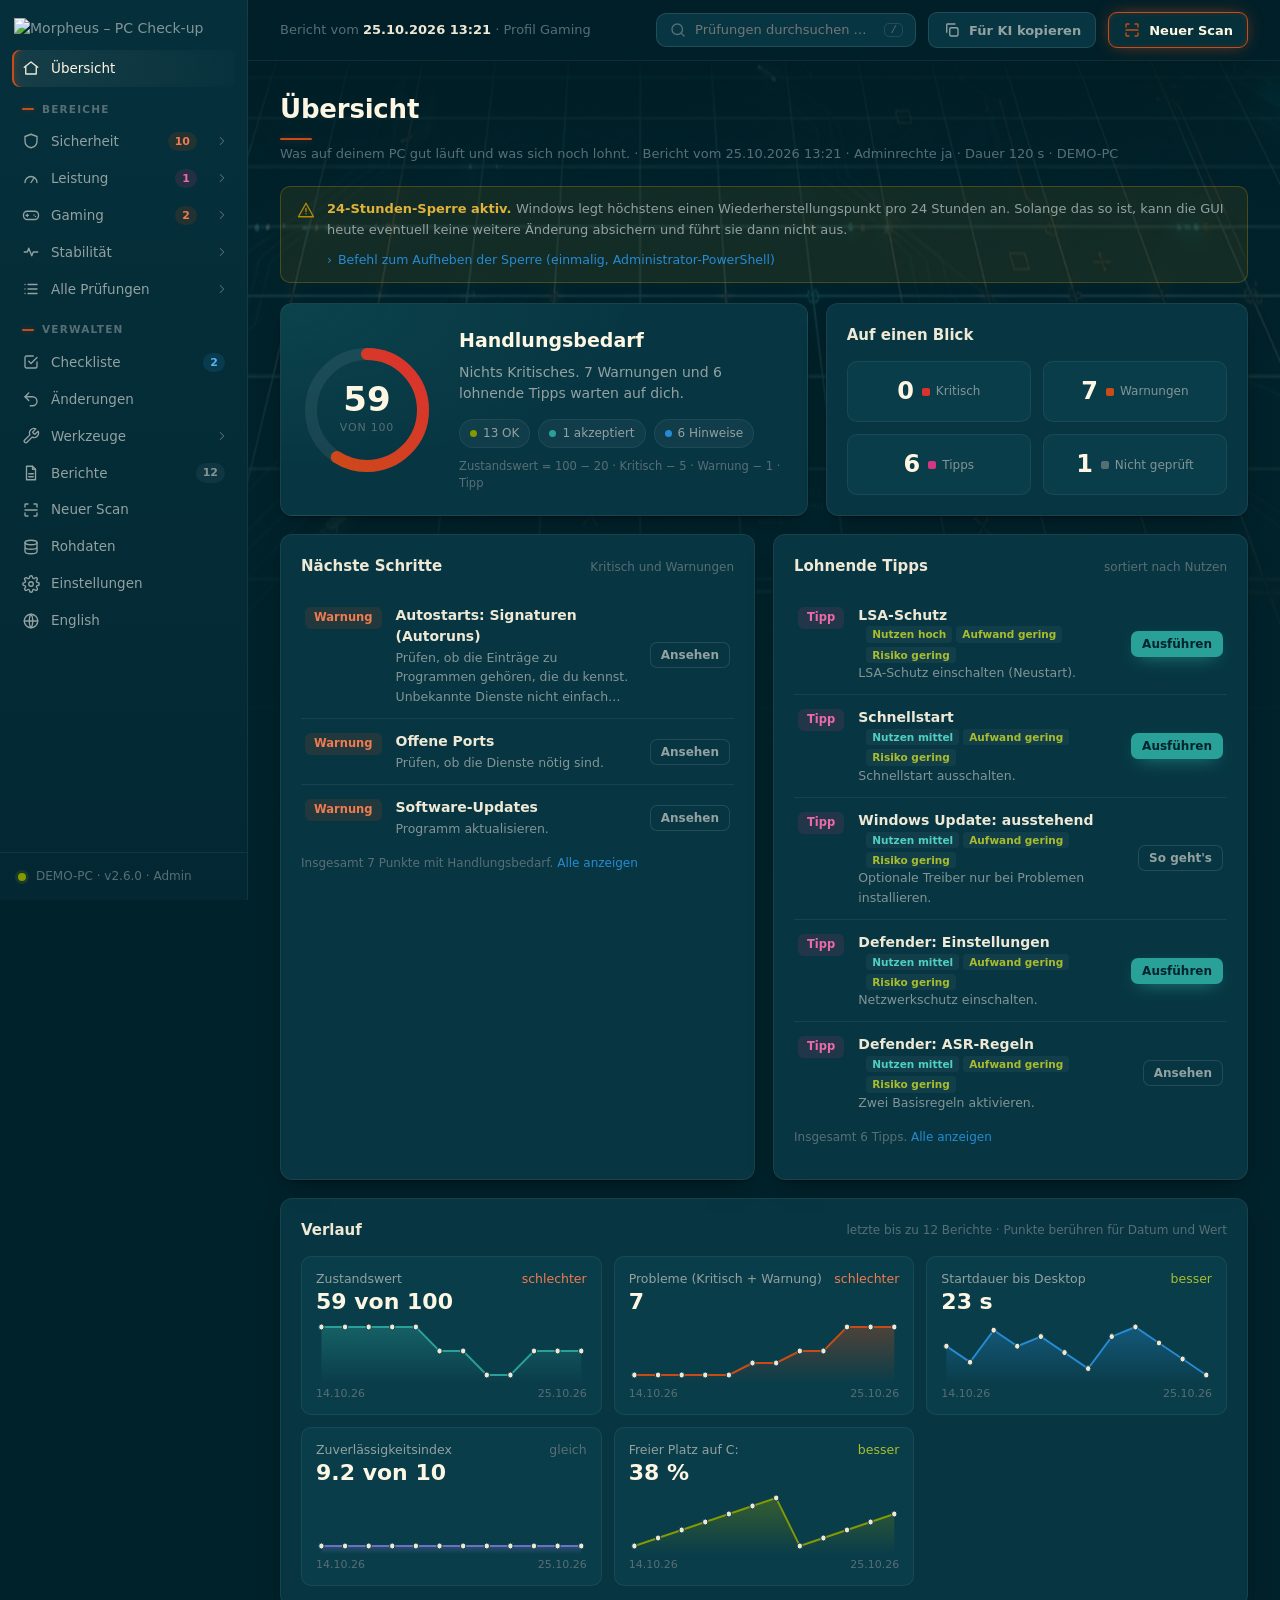
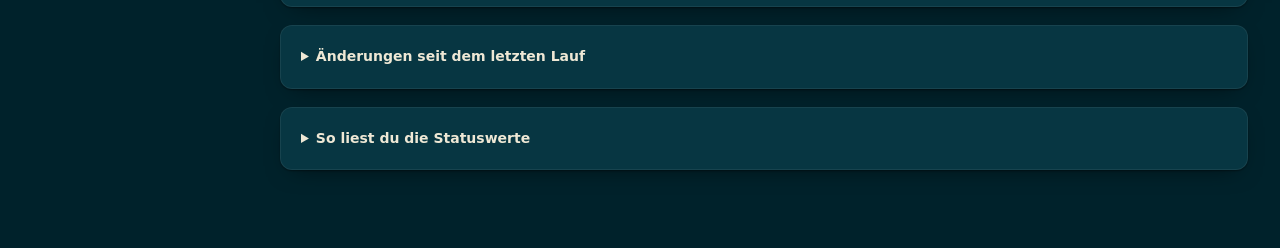
==== commit a3d5a1a3: "Release 2.6.0: Deutsch/Englisch vollständig umschaltbar Oberfläche, Befunde, Hilfetexte, Berichte un" ====
--- a/gui/dev/mock.html
+++ b/gui/dev/mock.html
@@ -3,7 +3,7 @@
 <head>
 <meta charset="utf-8">
 <meta name="viewport" content="width=device-width, initial-scale=1">
-<title>Morpheus – PC Check-up (Entwicklungsmodus mit Demodaten)</title>
+<title data-t="titel">Morpheus – PC Check-up (Entwicklungsmodus mit Demodaten)</title>
 <link rel="icon" href="../assets/morpheus-icon.png">
 <link rel="stylesheet" href="../app.css">
 </head>
@@ -25,25 +25,27 @@
   <symbol id="i-warn" viewBox="0 0 24 24"><path d="M12 3l10 18H2z"/><path d="M12 10v4M12 17h.01"/></symbol>
   <symbol id="i-copy" viewBox="0 0 24 24"><rect x="9" y="9" width="11" height="11" rx="2"/><path d="M5 15V5a1 1 0 0 1 1-1h10"/></symbol>
   <symbol id="i-panel" viewBox="0 0 24 24"><rect x="3" y="4" width="18" height="16" rx="2"/><path d="M15 4v16"/></symbol>
+  <symbol id="i-chev" viewBox="0 0 24 24"><path d="M9 6l6 6-6 6"/></symbol>
+  <symbol id="i-globe" viewBox="0 0 24 24"><circle cx="12" cy="12" r="9"/><path d="M3 12h18M12 3c3 3 3 15 0 18M12 3c-3 3-3 15 0 18"/></symbol>
   <symbol id="i-tool" viewBox="0 0 24 24"><path d="M14.7 6.3a1 1 0 0 0 0 1.4l1.6 1.6a1 1 0 0 0 1.4 0l3.77-3.77a6 6 0 0 1-7.94 7.94l-6.91 6.91a2.12 2.12 0 0 1-3-3l6.91-6.91a6 6 0 0 1 7.94-7.94z"/></symbol>
 </svg>
 <div class="app" id="app">
   <aside class="side" id="side">
-    <div class="logo"><img src="/assets/morpheus-logo.png" alt="Morpheus – PC Check-up"></div>
-    <nav id="nav" aria-label="Hauptnavigation"></nav>
+    <div class="logo"><img src="/assets/morpheus-logo.png" alt="Morpheus – PC Check-up" data-t-alt="kopf.logoAlt"></div>
+    <nav id="nav" aria-label="Hauptnavigation" data-t-aria-label="menu.aria.nav"></nav>
     <div class="side-foot" id="side-foot"></div>
   </aside>
   <div class="col">
     <header class="top" id="top">
-      <div class="crumb" id="crumb">Kein Bericht geladen</div>
-      <label class="search"><svg class="i" aria-hidden="true"><use href="#i-search"/></svg><input id="gsearch" type="search" placeholder="Prüfungen durchsuchen …" aria-label="Prüfungen durchsuchen" autocomplete="off"><span class="kbd" aria-hidden="true">/</span></label>
-      <button type="button" class="btn" id="ki-btn" title="Kopiert die Befunde ohne PC-Namen, Benutzernamen und Adressen in die Zwischenablage"><svg class="i" aria-hidden="true"><use href="#i-copy"/></svg><span>Für KI kopieren</span></button>
-      <button type="button" class="btn ghost" id="st-toggle" aria-pressed="true" title="Statusleiste ein- oder ausblenden"><svg class="i" aria-hidden="true"><use href="#i-panel"/></svg><span>Statusleiste</span></button>
-      <a class="btn brand" href="#/scan"><svg class="i" aria-hidden="true"><use href="#i-scan"/></svg><span>Neuer Scan</span></a>
+      <div class="crumb" id="crumb" data-t="kopf.keinBericht">Kein Bericht geladen</div>
+      <label class="search"><svg class="i" aria-hidden="true"><use href="#i-search"/></svg><input id="gsearch" type="search" placeholder="Prüfungen durchsuchen …" data-t-placeholder="kopf.suchePlatzhalter" aria-label="Prüfungen durchsuchen" data-t-aria-label="kopf.sucheAria" autocomplete="off"><span class="kbd" aria-hidden="true">/</span></label>
+      <button type="button" class="btn" id="ki-btn" title="Kopiert die Befunde ohne PC-Namen, Benutzernamen und Adressen in die Zwischenablage" data-t-title="kopf.kiTitel"><svg class="i" aria-hidden="true"><use href="#i-copy"/></svg><span data-t="kopf.kiText">Für KI kopieren</span></button>
+      <button type="button" class="btn ghost" id="st-toggle" aria-pressed="true" title="Statusleiste ein- oder ausblenden" data-t-title="kopf.statusTitel"><svg class="i" aria-hidden="true"><use href="#i-panel"/></svg><span data-t="kopf.statusText">Statusleiste</span></button>
+      <a class="btn brand" href="#/scan"><svg class="i" aria-hidden="true"><use href="#i-scan"/></svg><span data-t="kopf.scanText">Neuer Scan</span></a>
     </header>
-    <main id="view" tabindex="-1"><div class="loading">Lädt …</div></main>
+    <main id="view" tabindex="-1"><div class="loading" data-t="laedt">Lädt …</div></main>
   </div>
-  <aside class="status" id="status" aria-label="Statusleiste">
+  <aside class="status" id="status" aria-label="Statusleiste" data-t-aria-label="kopf.statusAria">
     <div id="st-live"></div>
     <div id="st-report"></div>
   </aside>
--- a/gui/app.css
+++ b/gui/app.css
@@ -45,6 +45,28 @@
 nav a:hover{background:#ffffff08;color:var(--b2)}
 nav a.on{background:linear-gradient(90deg,#ffffff12,#ffffff03);color:var(--b3);box-shadow:inset 2px 0 0 var(--accent),inset 10px 0 12px -10px var(--accent-soft)}
 nav a.on svg{color:var(--b2)}
+/* Aufklappbares Menü (2.5, #65): Den Akzent-Balken trägt nur der aktive Hauptpunkt; Unterpunkte werden neutral hervorgehoben */
+.nv-row{display:flex;align-items:center;gap:2px}
+.nv-row>a{flex:1;min-width:0}
+nav a .nv-label{min-width:0;overflow:hidden;text-overflow:ellipsis;white-space:nowrap}
+/* all:unset wie bei button.srow: h() gibt jedem Button die Klasse btn */
+button.nv-tog{all:unset;box-sizing:border-box;flex:none;width:26px;height:30px;display:grid;place-items:center;border-radius:var(--r-sm);color:var(--b01);cursor:pointer}
+button.nv-tog:hover{background:var(--hover);color:var(--b2)}
+button.nv-tog:focus-visible,nav a:focus-visible{outline:2px solid var(--cyan);outline-offset:-2px}
+.nv-tog svg.i{width:14px;height:14px;transition:transform .15s}
+.nv-item.auf>.nv-row>.nv-tog svg.i{transform:rotate(90deg)}
+.nv-sub{margin:1px 0 4px 19px;padding-left:6px;border-left:1px solid var(--line2)}
+.nv-sub[hidden]{display:none}
+.nv-sub a{padding:5px 9px;font-size:12.5px;color:var(--b01);gap:8px}
+.nv-sub a:hover{color:var(--b2)}
+nav .nv-sub a.on{background:#ffffff0d;color:var(--b3);box-shadow:none}
+.nv-sub .nv-sub{margin-left:8px}
+.nv-sub a.leer{font-style:italic;color:var(--b01)}
+.nv-flash{animation:flash 1.8s;border-radius:var(--r-sm)}
+#gaming-check,#view .card[id],#wt-punkt,#view .wt-row[data-id]{scroll-margin-top:84px}
+/* Kategorien liegen unter Kopfleiste (57 px) und fixierter Filterleiste (bis 88 px, wenn sie umbricht) */
+#view .section-title[data-kat]{scroll-margin-top:160px}
+#view .wt-row[tabindex]:focus,#view .card[tabindex]:focus,#view .section-title[tabindex]:focus,#wt-punkt:focus,#gaming-check:focus{outline:none}
 nav a .cnt{margin-left:auto;font-size:11px;font-weight:600;padding:1px 7px;border-radius:10px;white-space:nowrap}
 .cnt.c{background:#dc322f2e;color:var(--t-red)}.cnt.w{background:#cb4b1626;color:var(--t-orange)}.cnt.t{background:#d3368226;color:var(--t-magenta)}.cnt.n{background:#ffffff0d;color:var(--b0)}.cnt.i{background:#268bd226;color:var(--t-blue)}
 .side-foot{margin-top:auto;padding:14px 18px;border-top:1px solid var(--line);font-size:12px;color:var(--b01);display:flex;gap:10px;align-items:center}
@@ -104,14 +126,15 @@
 .hero h3{margin:0 0 6px;color:var(--b3);font-size:19px;font-weight:600}
 .hero p{margin:0 0 14px;color:var(--b1)}
 .pills{display:flex;gap:8px;flex-wrap:wrap}
-.pill{display:inline-flex;align-items:center;gap:6px;font:inherit;font-size:12px;padding:4px 10px;border-radius:20px;background:#ffffff0a;border:1px solid var(--line);color:var(--b1);cursor:pointer}
+/* R6 (2.6): .pill und .kpi bekamen bis 2.5 versehentlich die Klasse btn (Steuerzeichen im Regex von h()); deren Werte stehen jetzt hier, damit das Aussehen gleich bleibt */
+.pill{display:inline-flex;align-items:center;justify-content:center;white-space:nowrap;gap:6px;font:inherit;font-size:12px;padding:4px 10px;border-radius:20px;background:#ffffff0a;border:1px solid var(--line);color:var(--b1);cursor:pointer;transition:all .15s}
 .pill:hover{border-color:var(--line2);color:var(--b3)}
 .pill i{width:7px;height:7px;border-radius:50%;background:var(--c)}
 .formula{font-size:11.5px;color:var(--b01);margin-top:10px}
 
 /* Kennzahlen */
 .kpis{display:grid;grid-template-columns:repeat(2,minmax(0,1fr));gap:12px}
-.kpi{padding:14px 16px;border-radius:10px;background:var(--surface2);border:1px solid var(--line);cursor:pointer;transition:transform .15s,border-color .15s;text-align:left;color:var(--b0);font:inherit}
+.kpi{display:flex;align-items:center;justify-content:center;gap:8px;white-space:nowrap;padding:14px 16px;border-radius:10px;background:var(--surface2);border:1px solid var(--line);cursor:pointer;transition:transform .15s,border-color .15s;text-align:left;color:var(--b0);font:inherit}
 .kpi:hover{transform:translateY(-2px);border-color:var(--line2);color:var(--b0)}
 .kpi b{display:block;font-size:24px;color:var(--b3);font-weight:600;line-height:1.3}
 .kpi span{font-size:12px;display:flex;align-items:center;gap:6px}
@@ -206,6 +229,7 @@
 .banner>svg{color:var(--yellow);margin-top:2px}
 .banner>div{min-width:0;flex:1}
 .banner b{color:var(--t-yellow)}
+.banner p{margin:4px 0 0}.banner .brow{margin-top:10px;display:flex;gap:8px;flex-wrap:wrap}
 .banner.b-err{background:#dc322f1a;border-color:#dc322f66}.banner.b-err>svg{color:var(--red)}.banner.b-err b{color:var(--t-red)}
 .banner.b-info{background:#268bd21a;border-color:#268bd266}.banner.b-info>svg{color:var(--blue)}.banner.b-info b{color:var(--t-blue)}
 
@@ -383,17 +407,23 @@
   .navh,.side-foot{display:none}
   nav a{padding:7px 9px;gap:6px;font-size:13px}
   nav a.on{box-shadow:inset 0 -2px 0 var(--accent)}
+  .nv-item,.nv-row{display:contents}
+  .nv-tog,.nv-sub{display:none!important}
+  nav a .nv-label{overflow:visible}
+  .nv-row>a{flex:none}
   .top{position:static;flex-wrap:wrap;padding:10px 16px;gap:8px}
   .crumb{flex:1 1 100%}
   .search{order:5;flex:1 1 100%;margin-left:0;width:auto}
   .search .kbd{display:none}
-  .btn{padding:7px 11px}
+  .btn,.kpi{padding:7px 11px}
   main{padding:18px 16px 50px}
   h1{font-size:22px}
   .toolbar.sticky{position:static}
   .action .acts{margin-left:0}
   .tl{padding-left:22px}
   .dlg{padding:18px}
+  /* R7 (2.6): lange Befehle und Namen ohne Leerzeichen (z. B. Registry-Werte) brechen um, statt die Seite zu verbreitern */
+  main code,main .mono{overflow-wrap:anywhere}
 }
 @media (prefers-reduced-motion:reduce){
   html{scroll-behavior:auto}
@@ -450,3 +480,45 @@
 pre.log.eula{max-height:340px;min-height:120px}
 /* Scan-Protokoll: nutzt die Fensterhöhe unter den Optionen (2.3.1), mindestens 320 px */
 pre.log.scanlog{height:calc(100vh - 340px);min-height:320px;max-height:none;font-size:13.5px}
+
+/* Wartung & Reparatur, Programme aktualisieren (Abschnitt 18). Nur vorhandene Tokens; Text auf --surface mindestens --b1 (4.86:1) */
+.wt-legend{display:flex;flex-wrap:wrap;gap:8px 22px;margin:10px 0 4px;font-size:12.5px;color:var(--b1)}
+.wt-legend>span{display:inline-flex;align-items:center;gap:8px}
+.wt-group{margin-top:22px}
+.wt-group:first-child{margin-top:0}
+.wt-group>h3{margin:0 0 6px;padding-bottom:6px;border-bottom:1px solid var(--line);color:var(--b2);font-size:14.5px}
+.wt-group>h3.wt-sub{margin-top:16px;border-bottom:0;font-size:13px}
+.wt-row{padding:14px 0;border-top:1px solid var(--line)}
+.wt-list>.wt-row:first-child{border-top:0}
+.wt-head{display:flex;align-items:center;gap:10px;flex-wrap:wrap}
+.wt-title{color:var(--b2);font-weight:600;font-size:14px;overflow-wrap:anywhere}
+.wt-expl{margin:6px 0 0;color:var(--b1);font-size:13px}
+.wt-meta{margin:4px 0 0;color:var(--b1);font-size:12px}
+.wt-acts{display:flex;gap:10px;align-items:center;flex-wrap:wrap;margin-top:10px}
+.wt-acts select{max-width:100%}
+.wt-help p{margin:6px 0;color:var(--b1);font-size:12.5px}
+.wt-help b{color:var(--b2)}
+.wt-state{display:flex;flex-wrap:wrap;gap:8px 22px;margin:10px 0 4px;color:var(--b1);font-size:13px}
+.wt-state>span{display:inline-flex;align-items:center;gap:6px}
+.wt-run{display:flex;align-items:center;justify-content:space-between;gap:12px;flex-wrap:wrap;margin:12px 0 4px;padding:10px 14px;border-radius:var(--r-sm);background:var(--surface2);border:1px solid var(--line2);color:var(--b2)}
+.wt-box{margin:12px 0;padding:10px 14px;border-radius:var(--r-sm);background:#cb4b1622;border:1px solid var(--line2);color:var(--b2);font-size:13px}
+.wt-box b{color:var(--b3)}
+.wt-dur{font-size:12px;color:var(--b1)}
+.wt-msg{white-space:pre-wrap;overflow-wrap:anywhere}
+.wt-res{display:flex;align-items:center;gap:8px;flex-wrap:wrap;margin:6px 0}
+.wt-pk{margin:6px 0;padding-left:20px}
+.wt-pk li{margin:3px 0;color:var(--b1)}
+.wt-reps{display:flex;flex-direction:column}
+.wt-rep{display:flex;align-items:center;gap:12px;flex-wrap:wrap;padding:8px 0;border-top:1px solid var(--line)}
+.wt-rep:first-child{border-top:0}
+.wt-rep b{color:var(--b2);font-weight:600}
+.wt-rep .wt-meta{margin:0;flex:1}
+.wt-report{margin-top:12px;padding:12px;border:1px solid var(--line2);border-radius:var(--r-sm);background:var(--b03)}
+.wt-report .toolbar{margin-top:0}
+.wt-frame{display:block;width:100%;height:70vh;border:1px solid var(--line);border-radius:6px;background:#fff}
+/* Update-Tabelle: ohne Zebra, damit auch grauer Text (--b0) auf --b03 mindestens 4.5:1 hat (4.74:1) */
+.wt-upd tbody tr:nth-child(even){background:var(--b03)}
+.wt-upd tbody tr:hover{background:#0b4150}
+.wt-upd tbody tr.dim td{color:var(--b0)}
+.wt-upd td .note{color:var(--b0);margin-top:0}
+@media (max-width:760px){.wt-run{align-items:flex-start}.wt-frame{height:60vh}}
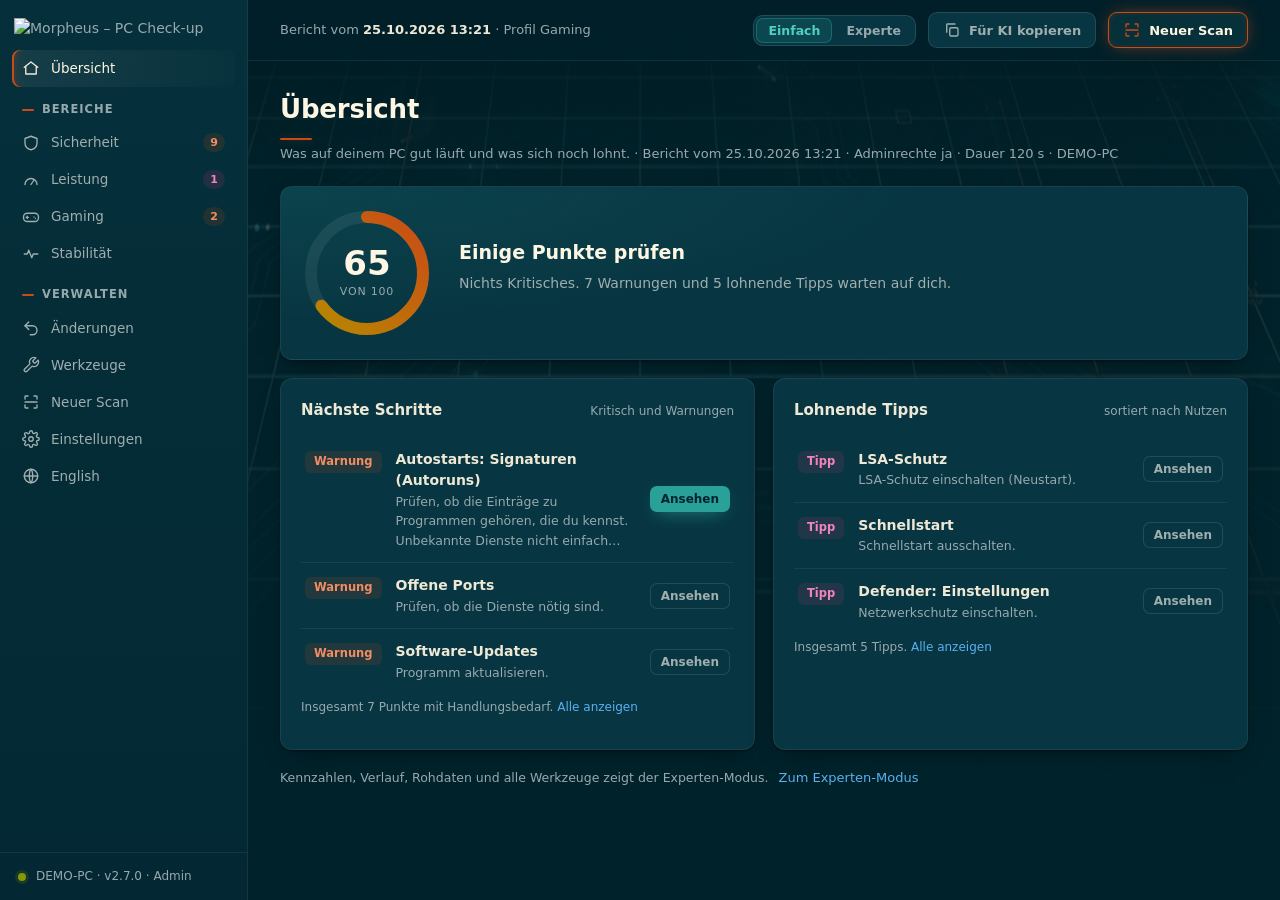
==== commit 18746d7e: "Release 2.7.0: Einfach/Experte, KI fragen, Farbpaletten, NVIDIA- und Audio-Prüfung, README zweisprac" ====
--- a/gui/dev/mock.html
+++ b/gui/dev/mock.html
@@ -5,9 +5,12 @@
 <meta name="viewport" content="width=device-width, initial-scale=1">
 <title data-t="titel">Morpheus – PC Check-up (Entwicklungsmodus mit Demodaten)</title>
 <link rel="icon" href="../assets/morpheus-icon.png">
+<script src="../palette.js"></script>
+<link rel="stylesheet" href="../palettes.css">
 <link rel="stylesheet" href="../app.css">
 </head>
 <body>
+<button type="button" id="skip" class="skip" data-t="kopf.zumInhalt">Zum Inhalt</button>
 <svg width="0" height="0" style="position:absolute" aria-hidden="true" focusable="false">
   <symbol id="i-home" viewBox="0 0 24 24"><path d="M3 11l9-7 9 7"/><path d="M5 10v10h14V10"/></symbol>
   <symbol id="i-shield" viewBox="0 0 24 24"><path d="M12 3l8 3v6c0 5-3.5 8-8 9-4.5-1-8-4-8-9V6z"/></symbol>
@@ -15,6 +18,8 @@
   <symbol id="i-pad" viewBox="0 0 24 24"><rect x="2" y="7" width="20" height="11" rx="5"/><path d="M7 11v3M5.5 12.5h3M16 12h.01M18 14h.01"/></symbol>
   <symbol id="i-pulse" viewBox="0 0 24 24"><path d="M3 12h4l2-5 4 10 2-5h6"/></symbol>
   <symbol id="i-list" viewBox="0 0 24 24"><path d="M8 6h12M8 12h12M8 18h12M4 6h.01M4 12h.01M4 18h.01"/></symbol>
+  <symbol id="i-tick" viewBox="0 0 24 24"><path d="M5 12.5l4.5 4.5L19 7.5"/></symbol>
+  <symbol id="i-x" viewBox="0 0 24 24"><path d="M7 7l10 10M17 7L7 17"/></symbol>
   <symbol id="i-check" viewBox="0 0 24 24"><path d="M9 11l3 3 8-8"/><path d="M20 12v6a2 2 0 0 1-2 2H6a2 2 0 0 1-2-2V6a2 2 0 0 1 2-2h9"/></symbol>
   <symbol id="i-undo" viewBox="0 0 24 24"><path d="M9 14L4 9l5-5"/><path d="M4 9h10a6 6 0 0 1 0 12h-3"/></symbol>
   <symbol id="i-doc" viewBox="0 0 24 24"><path d="M14 3H6v18h12V7z"/><path d="M14 3v4h4M9 13h6M9 17h6"/></symbol>
@@ -39,6 +44,10 @@
     <header class="top" id="top">
       <div class="crumb" id="crumb" data-t="kopf.keinBericht">Kein Bericht geladen</div>
       <label class="search"><svg class="i" aria-hidden="true"><use href="#i-search"/></svg><input id="gsearch" type="search" placeholder="Prüfungen durchsuchen …" data-t-placeholder="kopf.suchePlatzhalter" aria-label="Prüfungen durchsuchen" data-t-aria-label="kopf.sucheAria" autocomplete="off"><span class="kbd" aria-hidden="true">/</span></label>
+      <div class="modus" id="modus" role="group" aria-label="Ansicht" data-t-aria-label="kopf.modusAria">
+        <button type="button" data-modus="einfach" aria-pressed="false" title="Nur die Zusammenfassung und das Wichtigste" data-t-title="kopf.modusEinfachTitel" data-t="kopf.modusEinfach">Einfach</button>
+        <button type="button" data-modus="experte" aria-pressed="false" title="Alle Prüfungen, Werkzeuge und Details" data-t-title="kopf.modusExperteTitel" data-t="kopf.modusExperte">Experte</button>
+      </div>
       <button type="button" class="btn" id="ki-btn" title="Kopiert die Befunde ohne PC-Namen, Benutzernamen und Adressen in die Zwischenablage" data-t-title="kopf.kiTitel"><svg class="i" aria-hidden="true"><use href="#i-copy"/></svg><span data-t="kopf.kiText">Für KI kopieren</span></button>
       <button type="button" class="btn ghost" id="st-toggle" aria-pressed="true" title="Statusleiste ein- oder ausblenden" data-t-title="kopf.statusTitel"><svg class="i" aria-hidden="true"><use href="#i-panel"/></svg><span data-t="kopf.statusText">Statusleiste</span></button>
       <a class="btn brand" href="#/scan"><svg class="i" aria-hidden="true"><use href="#i-scan"/></svg><span data-t="kopf.scanText">Neuer Scan</span></a>
@@ -51,7 +60,7 @@
   </aside>
 </div>
 <div class="modal" id="modal" aria-hidden="true"><div class="dlg" role="dialog" aria-modal="true" aria-labelledby="dlg-title" id="dlg">
-  <h3 id="dlg-title"></h3>
+  <h3 id="dlg-title" tabindex="-1"></h3>
   <div id="dlg-body"></div>
   <div class="right" id="dlg-buttons"></div>
 </div></div>
--- a/gui/palettes.css
+++ b/gui/palettes.css
@@ -0,0 +1,159 @@
+/* Farbpaletten (2.7, #100). ERZEUGT von gui/dev/make-palettes.ps1 - nicht von Hand ändern.
+   data-palette auf <html> wählt die Palette, data-theme='light'|'dark' den Modus; ohne data-theme folgt der Modus dem System.
+   Die Seitenleiste nutzt in jedem Modus den dunklen Satz der Palette (Logo in heller Schrift). Rückfall ohne Attribut: Solarized dunkel. */
+:root{
+  color-scheme:dark;
+  --yellow:#b58900; --orange:#cb4b16; --red:#dc322f; --magenta:#d33682; --violet:#6c71c4; --blue:#268bd2; --cyan:#2aa198; --green:#859900;
+  --grey:#586e75; --cyan-hover:#33b5ab; --bg:#00222b; --surface:#073642; --surface2:#0a3d4a; --well:#002b36; --sidebar-1:#05303b; --sidebar-2:#032833;
+  --status-bg:#001e26; --th-bg:#0a3f4b; --row-hover:#0b4150; --code-bg:#001a21; --code-head:#00000026; --code-fg:#a6b9b9; --btn-brand:#06303a; --btn-brand-hover:#0b3944;
+  --scrim:#001319b3; --ink:#fff; --line:#ffffff10; --line2:#ffffff1c; --hover:#ffffff08; --bd1:69.02%; --bd2:85.1%; --bd3:96.08%;
+  --topbar-a:72.16%; --fg:#a0aeae; --fg-strong:#eee8d5; --fg-max:#fdf6e3; --fg-soft:#a3b2b2; --muted:#98a9ae; --on-fill:#00242d; --tip-bg:#eee8d5;
+  --tip-fg:#002b36; --tip-strong:#073642; --t-orange:#f48c62; --t-magenta:#f185b9; --t-green:#a8bd2e; --t-blue:#5ab0f0; --t-cyan:#4fcfc2; --t-red:#f78583;
+  --t-yellow:#e0b23a; --t-violet:#9a9ee0; --accent:#cb4b16; --accent-soft:#cb4b1666;
+}
+
+/* Solarized */
+:root[data-palette="solarized"]{
+  color-scheme:light;
+  --yellow:#a07a00; --orange:#cb4b16; --red:#dc322f; --magenta:#d33682; --violet:#6c71c4; --blue:#268bd2; --cyan:#24968d; --green:#6f8000;
+  --grey:#7d8d91; --cyan-hover:#2aa198; --bg:#f3ecd7; --surface:#fdf6e3; --surface2:#f5eedb; --well:#fffbf0; --sidebar-1:#05303b; --sidebar-2:#032833;
+  --status-bg:#efe8d2; --th-bg:#ece5cf; --row-hover:#ebe3cc; --code-bg:#f3edda; --code-head:#0000000f; --code-fg:#073642; --btn-brand:#fffaee; --btn-brand-hover:#f8eedb;
+  --scrim:#0736428c; --ink:#000; --line:#00000017; --line2:#00000029; --hover:#0000000a; --bd1:90%; --bd2:95%; --bd3:98%;
+  --topbar-a:84%; --fg:#3d5259; --fg-strong:#073642; --fg-max:#002b36; --fg-soft:#46595f; --muted:#475d64; --on-fill:#00242d; --tip-bg:#073642;
+  --tip-fg:#eee8d5; --tip-strong:#fdf6e3; --t-orange:#a63c0e; --t-magenta:#a8256a; --t-green:#566300; --t-blue:#17629a; --t-cyan:#0f6c66; --t-red:#b0221f;
+  --t-yellow:#795b00; --t-violet:#4d529f; --accent:#cb4b16; --accent-soft:#cb4b1655;
+}
+:root[data-palette="solarized"][data-theme="dark"],:root[data-palette="solarized"] aside.side{
+  color-scheme:dark;
+  --yellow:#b58900; --orange:#cb4b16; --red:#dc322f; --magenta:#d33682; --violet:#6c71c4; --blue:#268bd2; --cyan:#2aa198; --green:#859900;
+  --grey:#586e75; --cyan-hover:#33b5ab; --bg:#00222b; --surface:#073642; --surface2:#0a3d4a; --well:#002b36; --sidebar-1:#05303b; --sidebar-2:#032833;
+  --status-bg:#001e26; --th-bg:#0a3f4b; --row-hover:#0b4150; --code-bg:#001a21; --code-head:#00000026; --code-fg:#a6b9b9; --btn-brand:#06303a; --btn-brand-hover:#0b3944;
+  --scrim:#001319b3; --ink:#fff; --line:#ffffff10; --line2:#ffffff1c; --hover:#ffffff08; --bd1:69.02%; --bd2:85.1%; --bd3:96.08%;
+  --topbar-a:72.16%; --fg:#a0aeae; --fg-strong:#eee8d5; --fg-max:#fdf6e3; --fg-soft:#a3b2b2; --muted:#98a9ae; --on-fill:#00242d; --tip-bg:#eee8d5;
+  --tip-fg:#002b36; --tip-strong:#073642; --t-orange:#f48c62; --t-magenta:#f185b9; --t-green:#a8bd2e; --t-blue:#5ab0f0; --t-cyan:#4fcfc2; --t-red:#f78583;
+  --t-yellow:#e0b23a; --t-violet:#9a9ee0; --accent:#cb4b16; --accent-soft:#cb4b1666;
+}
+@media (prefers-color-scheme:dark){
+  :root[data-palette="solarized"]:not([data-theme="light"]){
+    color-scheme:dark;
+    --yellow:#b58900; --orange:#cb4b16; --red:#dc322f; --magenta:#d33682; --violet:#6c71c4; --blue:#268bd2; --cyan:#2aa198; --green:#859900;
+    --grey:#586e75; --cyan-hover:#33b5ab; --bg:#00222b; --surface:#073642; --surface2:#0a3d4a; --well:#002b36; --sidebar-1:#05303b; --sidebar-2:#032833;
+    --status-bg:#001e26; --th-bg:#0a3f4b; --row-hover:#0b4150; --code-bg:#001a21; --code-head:#00000026; --code-fg:#a6b9b9; --btn-brand:#06303a; --btn-brand-hover:#0b3944;
+    --scrim:#001319b3; --ink:#fff; --line:#ffffff10; --line2:#ffffff1c; --hover:#ffffff08; --bd1:69.02%; --bd2:85.1%; --bd3:96.08%;
+    --topbar-a:72.16%; --fg:#a0aeae; --fg-strong:#eee8d5; --fg-max:#fdf6e3; --fg-soft:#a3b2b2; --muted:#98a9ae; --on-fill:#00242d; --tip-bg:#eee8d5;
+    --tip-fg:#002b36; --tip-strong:#073642; --t-orange:#f48c62; --t-magenta:#f185b9; --t-green:#a8bd2e; --t-blue:#5ab0f0; --t-cyan:#4fcfc2; --t-red:#f78583;
+    --t-yellow:#e0b23a; --t-violet:#9a9ee0; --accent:#cb4b16; --accent-soft:#cb4b1666;
+  }
+}
+
+/* Gruvbox */
+:root[data-palette="gruvbox"]{
+  color-scheme:light;
+  --yellow:#b57614; --orange:#d65d0e; --red:#cc241d; --magenta:#b16286; --violet:#6f62a6; --blue:#458588; --cyan:#3c7351; --green:#79740e;
+  --grey:#928374; --cyan-hover:#33664a; --bg:#f2e5bc; --surface:#fbf1c7; --surface2:#f4e8c0; --well:#fdf6d8; --sidebar-1:#2a2827; --sidebar-2:#211f1e;
+  --status-bg:#eee0b4; --th-bg:#ebdbb2; --row-hover:#e9dab0; --code-bg:#f2e6c0; --code-head:#0000000f; --code-fg:#3c3836; --btn-brand:#fdf5d6; --btn-brand-hover:#f6e8c0;
+  --scrim:#282828a6; --ink:#000; --line:#00000017; --line2:#00000029; --hover:#0000000a; --bd1:90%; --bd2:95%; --bd3:98%;
+  --topbar-a:84%; --fg:#504945; --fg-strong:#3c3836; --fg-max:#282828; --fg-soft:#554c46; --muted:#5a514b; --on-fill:#fbf1c7; --tip-bg:#3c3836;
+  --tip-fg:#ebdbb2; --tip-strong:#fbf1c7; --t-orange:#9a3403; --t-magenta:#87396b; --t-green:#626008; --t-blue:#076678; --t-cyan:#2f5f42; --t-red:#9d0006;
+  --t-yellow:#7f5207; --t-violet:#58498e; --accent:#d65d0e; --accent-soft:#d65d0e55;
+}
+:root[data-palette="gruvbox"][data-theme="dark"],:root[data-palette="gruvbox"] aside.side{
+  color-scheme:dark;
+  --yellow:#d79921; --orange:#d65d0e; --red:#cc241d; --magenta:#b16286; --violet:#7c6fb0; --blue:#458588; --cyan:#689d6a; --green:#98971a;
+  --grey:#7c6f64; --cyan-hover:#79ae7b; --bg:#1d2021; --surface:#282828; --surface2:#32302f; --well:#1f1f1f; --sidebar-1:#2a2827; --sidebar-2:#211f1e;
+  --status-bg:#191b1c; --th-bg:#3a3633; --row-hover:#433e3a; --code-bg:#171919; --code-head:#00000026; --code-fg:#d5c4a1; --btn-brand:#2a2420; --btn-brand-hover:#382b22;
+  --scrim:#0d0e0eb3; --ink:#fff; --line:#ffffff10; --line2:#ffffff1c; --hover:#ffffff08; --bd1:69.02%; --bd2:85.1%; --bd3:96.08%;
+  --topbar-a:72.16%; --fg:#d5c4a1; --fg-strong:#ebdbb2; --fg-max:#fbf1c7; --fg-soft:#c9b99a; --muted:#a89984; --on-fill:#1d2021; --tip-bg:#ebdbb2;
+  --tip-fg:#282828; --tip-strong:#1d2021; --t-orange:#fe8a2c; --t-magenta:#de95a8; --t-green:#b8bb26; --t-blue:#93b5a8; --t-cyan:#8ec07c; --t-red:#ff7a69;
+  --t-yellow:#fabd2f; --t-violet:#b3a7de; --accent:#d65d0e; --accent-soft:#d65d0e66;
+}
+@media (prefers-color-scheme:dark){
+  :root[data-palette="gruvbox"]:not([data-theme="light"]){
+    color-scheme:dark;
+    --yellow:#d79921; --orange:#d65d0e; --red:#cc241d; --magenta:#b16286; --violet:#7c6fb0; --blue:#458588; --cyan:#689d6a; --green:#98971a;
+    --grey:#7c6f64; --cyan-hover:#79ae7b; --bg:#1d2021; --surface:#282828; --surface2:#32302f; --well:#1f1f1f; --sidebar-1:#2a2827; --sidebar-2:#211f1e;
+    --status-bg:#191b1c; --th-bg:#3a3633; --row-hover:#433e3a; --code-bg:#171919; --code-head:#00000026; --code-fg:#d5c4a1; --btn-brand:#2a2420; --btn-brand-hover:#382b22;
+    --scrim:#0d0e0eb3; --ink:#fff; --line:#ffffff10; --line2:#ffffff1c; --hover:#ffffff08; --bd1:69.02%; --bd2:85.1%; --bd3:96.08%;
+    --topbar-a:72.16%; --fg:#d5c4a1; --fg-strong:#ebdbb2; --fg-max:#fbf1c7; --fg-soft:#c9b99a; --muted:#a89984; --on-fill:#1d2021; --tip-bg:#ebdbb2;
+    --tip-fg:#282828; --tip-strong:#1d2021; --t-orange:#fe8a2c; --t-magenta:#de95a8; --t-green:#b8bb26; --t-blue:#93b5a8; --t-cyan:#8ec07c; --t-red:#ff7a69;
+    --t-yellow:#fabd2f; --t-violet:#b3a7de; --accent:#d65d0e; --accent-soft:#d65d0e66;
+  }
+}
+
+/* Oblivion */
+:root[data-palette="oblivion"]{
+  color-scheme:light;
+  --yellow:#a68800; --orange:#ce5c00; --red:#cc0000; --magenta:#8a4f83; --violet:#5c55a0; --blue:#3465a4; --cyan:#0b7f81; --green:#4e9a06;
+  --grey:#7d817a; --cyan-hover:#086f71; --bg:#e6e7e3; --surface:#f7f7f5; --surface2:#eeeeec; --well:#fbfbfa; --sidebar-1:#30373a; --sidebar-2:#272c2e;
+  --status-bg:#ebebe8; --th-bg:#e3e5e0; --row-hover:#dadcd6; --code-bg:#efefec; --code-head:#0000000f; --code-fg:#2e3436; --btn-brand:#fbfaf8; --btn-brand-hover:#f2efea;
+  --scrim:#2e3436a6; --ink:#000; --line:#00000017; --line2:#00000029; --hover:#0000000a; --bd1:90%; --bd2:95%; --bd3:98%;
+  --topbar-a:84%; --fg:#3a4143; --fg-strong:#2e3436; --fg-max:#1b1f20; --fg-soft:#464c4e; --muted:#4c4e4a; --on-fill:#ffffff; --tip-bg:#2e3436;
+  --tip-fg:#eeeeec; --tip-strong:#ffffff; --t-orange:#9a4500; --t-magenta:#6e3d68; --t-green:#336205; --t-blue:#204a87; --t-cyan:#06676a; --t-red:#a40000;
+  --t-yellow:#6f5c00; --t-violet:#4a438a; --accent:#ce5c00; --accent-soft:#ce5c0055;
+}
+:root[data-palette="oblivion"][data-theme="dark"],:root[data-palette="oblivion"] aside.side{
+  color-scheme:dark;
+  --yellow:#c4a000; --orange:#ce5c00; --red:#ef2929; --magenta:#b56aab; --violet:#7d74c4; --blue:#4f82c4; --cyan:#16a3a5; --green:#4e9a06;
+  --grey:#80867f; --cyan-hover:#26b4b6; --bg:#25292b; --surface:#2e3436; --surface2:#363d40; --well:#222628; --sidebar-1:#30373a; --sidebar-2:#272c2e;
+  --status-bg:#1f2325; --th-bg:#3c4447; --row-hover:#454e51; --code-bg:#1d2123; --code-head:#00000026; --code-fg:#d3d7cf; --btn-brand:#2f2b28; --btn-brand-hover:#3d342d;
+  --scrim:#121516b3; --ink:#fff; --line:#ffffff10; --line2:#ffffff1c; --hover:#ffffff08; --bd1:69.02%; --bd2:85.1%; --bd3:96.08%;
+  --topbar-a:72.16%; --fg:#d3d7cf; --fg-strong:#eeeeec; --fg-max:#ffffff; --fg-soft:#c4c8c0; --muted:#a9ada5; --on-fill:#1d2123; --tip-bg:#eeeeec;
+  --tip-fg:#2e3436; --tip-strong:#1d2123; --t-orange:#fcaf3e; --t-magenta:#d6a3cf; --t-green:#8ae234; --t-blue:#8db8e8; --t-cyan:#5fd8da; --t-red:#ff8a8a;
+  --t-yellow:#fce94f; --t-violet:#b4adeb; --accent:#f57900; --accent-soft:#f5790066;
+}
+@media (prefers-color-scheme:dark){
+  :root[data-palette="oblivion"]:not([data-theme="light"]){
+    color-scheme:dark;
+    --yellow:#c4a000; --orange:#ce5c00; --red:#ef2929; --magenta:#b56aab; --violet:#7d74c4; --blue:#4f82c4; --cyan:#16a3a5; --green:#4e9a06;
+    --grey:#80867f; --cyan-hover:#26b4b6; --bg:#25292b; --surface:#2e3436; --surface2:#363d40; --well:#222628; --sidebar-1:#30373a; --sidebar-2:#272c2e;
+    --status-bg:#1f2325; --th-bg:#3c4447; --row-hover:#454e51; --code-bg:#1d2123; --code-head:#00000026; --code-fg:#d3d7cf; --btn-brand:#2f2b28; --btn-brand-hover:#3d342d;
+    --scrim:#121516b3; --ink:#fff; --line:#ffffff10; --line2:#ffffff1c; --hover:#ffffff08; --bd1:69.02%; --bd2:85.1%; --bd3:96.08%;
+    --topbar-a:72.16%; --fg:#d3d7cf; --fg-strong:#eeeeec; --fg-max:#ffffff; --fg-soft:#c4c8c0; --muted:#a9ada5; --on-fill:#1d2123; --tip-bg:#eeeeec;
+    --tip-fg:#2e3436; --tip-strong:#1d2123; --t-orange:#fcaf3e; --t-magenta:#d6a3cf; --t-green:#8ae234; --t-blue:#8db8e8; --t-cyan:#5fd8da; --t-red:#ff8a8a;
+    --t-yellow:#fce94f; --t-violet:#b4adeb; --accent:#f57900; --accent-soft:#f5790066;
+  }
+}
+
+/* Sandstone */
+:root[data-palette="sandstone"]{
+  color-scheme:light;
+  --yellow:#9a7412; --orange:#b35a14; --red:#b8432c; --magenta:#94466a; --violet:#61559a; --blue:#3f6a8a; --cyan:#2c7a6d; --green:#5f7a2a;
+  --grey:#8a7f72; --cyan-hover:#246a5e; --bg:#e9e1d3; --surface:#f8f4ec; --surface2:#f0eadf; --well:#fcfaf5; --sidebar-1:#2d2825; --sidebar-2:#24201d;
+  --status-bg:#ece5d8; --th-bg:#e6dccb; --row-hover:#ddd2bf; --code-bg:#f2ece2; --code-head:#0000000f; --code-fg:#2f2a26; --btn-brand:#fcf9f4; --btn-brand-hover:#f3ece0;
+  --scrim:#2a2623a6; --ink:#000; --line:#00000017; --line2:#00000029; --hover:#0000000a; --bd1:90%; --bd2:95%; --bd3:98%;
+  --topbar-a:84%; --fg:#3f3934; --fg-strong:#2f2a26; --fg-max:#1f1b18; --fg-soft:#4c443d; --muted:#544c43; --on-fill:#ffffff; --tip-bg:#2f2a26;
+  --tip-fg:#efe8dc; --tip-strong:#ffffff; --t-orange:#8c4308; --t-magenta:#7a3656; --t-green:#4a6120; --t-blue:#305670; --t-cyan:#22665b; --t-red:#94301d;
+  --t-yellow:#6e5208; --t-violet:#4c4282; --accent:#a94a08; --accent-soft:#a94a0855;
+}
+:root[data-palette="sandstone"][data-theme="dark"],:root[data-palette="sandstone"] aside.side{
+  color-scheme:dark;
+  --yellow:#b8902a; --orange:#c86a28; --red:#c0503a; --magenta:#a85a7a; --violet:#7a6aa8; --blue:#5a82a0; --cyan:#4f9a8c; --green:#6f8a3a;
+  --grey:#7a7064; --cyan-hover:#5eab9c; --bg:#221f1c; --surface:#2a2623; --surface2:#332e2a; --well:#1e1b19; --sidebar-1:#2d2825; --sidebar-2:#24201d;
+  --status-bg:#1c1917; --th-bg:#3a3430; --row-hover:#443d38; --code-bg:#1a1816; --code-head:#00000026; --code-fg:#e0d6c8; --btn-brand:#2e2520; --btn-brand-hover:#3c2e25;
+  --scrim:#110f0db3; --ink:#fff; --line:#ffffff10; --line2:#ffffff1c; --hover:#ffffff08; --bd1:69.02%; --bd2:85.1%; --bd3:96.08%;
+  --topbar-a:72.16%; --fg:#d6ccbe; --fg-strong:#e8dfd2; --fg-max:#f7f0e6; --fg-soft:#c9bdad; --muted:#ada292; --on-fill:#1a1816; --tip-bg:#e8dfd2;
+  --tip-fg:#2a2623; --tip-strong:#1a1816; --t-orange:#f0a060; --t-magenta:#de9fb9; --t-green:#b5c070; --t-blue:#9cc0dc; --t-cyan:#8fd0c0; --t-red:#f28c78;
+  --t-yellow:#e6c060; --t-violet:#b8acde; --accent:#e07a32; --accent-soft:#e07a3266;
+}
+@media (prefers-color-scheme:dark){
+  :root[data-palette="sandstone"]:not([data-theme="light"]){
+    color-scheme:dark;
+    --yellow:#b8902a; --orange:#c86a28; --red:#c0503a; --magenta:#a85a7a; --violet:#7a6aa8; --blue:#5a82a0; --cyan:#4f9a8c; --green:#6f8a3a;
+    --grey:#7a7064; --cyan-hover:#5eab9c; --bg:#221f1c; --surface:#2a2623; --surface2:#332e2a; --well:#1e1b19; --sidebar-1:#2d2825; --sidebar-2:#24201d;
+    --status-bg:#1c1917; --th-bg:#3a3430; --row-hover:#443d38; --code-bg:#1a1816; --code-head:#00000026; --code-fg:#e0d6c8; --btn-brand:#2e2520; --btn-brand-hover:#3c2e25;
+    --scrim:#110f0db3; --ink:#fff; --line:#ffffff10; --line2:#ffffff1c; --hover:#ffffff08; --bd1:69.02%; --bd2:85.1%; --bd3:96.08%;
+    --topbar-a:72.16%; --fg:#d6ccbe; --fg-strong:#e8dfd2; --fg-max:#f7f0e6; --fg-soft:#c9bdad; --muted:#ada292; --on-fill:#1a1816; --tip-bg:#e8dfd2;
+    --tip-fg:#2a2623; --tip-strong:#1a1816; --t-orange:#f0a060; --t-magenta:#de9fb9; --t-green:#b5c070; --t-blue:#9cc0dc; --t-cyan:#8fd0c0; --t-red:#f28c78;
+    --t-yellow:#e6c060; --t-violet:#b8acde; --accent:#e07a32; --accent-soft:#e07a3266;
+  }
+}
+
+/* Farbmuster in den Einstellungen */
+.pal-swatch[data-pal="solarized"][data-mode="dark"]{--sw-bg:#00222b;--sw-surface:#073642;--sw-fg:#eee8d5;--sw-1:#dc322f;--sw-2:#cb4b16;--sw-3:#d33682;--sw-4:#859900;--sw-5:#2aa198}
+.pal-swatch[data-pal="solarized"][data-mode="light"]{--sw-bg:#f3ecd7;--sw-surface:#fdf6e3;--sw-fg:#073642;--sw-1:#dc322f;--sw-2:#cb4b16;--sw-3:#d33682;--sw-4:#6f8000;--sw-5:#24968d}
+.pal-swatch[data-pal="gruvbox"][data-mode="dark"]{--sw-bg:#1d2021;--sw-surface:#282828;--sw-fg:#ebdbb2;--sw-1:#cc241d;--sw-2:#d65d0e;--sw-3:#b16286;--sw-4:#98971a;--sw-5:#689d6a}
+.pal-swatch[data-pal="gruvbox"][data-mode="light"]{--sw-bg:#f2e5bc;--sw-surface:#fbf1c7;--sw-fg:#3c3836;--sw-1:#cc241d;--sw-2:#d65d0e;--sw-3:#b16286;--sw-4:#79740e;--sw-5:#3c7351}
+.pal-swatch[data-pal="oblivion"][data-mode="dark"]{--sw-bg:#25292b;--sw-surface:#2e3436;--sw-fg:#eeeeec;--sw-1:#ef2929;--sw-2:#ce5c00;--sw-3:#b56aab;--sw-4:#4e9a06;--sw-5:#16a3a5}
+.pal-swatch[data-pal="oblivion"][data-mode="light"]{--sw-bg:#e6e7e3;--sw-surface:#f7f7f5;--sw-fg:#2e3436;--sw-1:#cc0000;--sw-2:#ce5c00;--sw-3:#8a4f83;--sw-4:#4e9a06;--sw-5:#0b7f81}
+.pal-swatch[data-pal="sandstone"][data-mode="dark"]{--sw-bg:#221f1c;--sw-surface:#2a2623;--sw-fg:#e8dfd2;--sw-1:#c0503a;--sw-2:#c86a28;--sw-3:#a85a7a;--sw-4:#6f8a3a;--sw-5:#4f9a8c}
+.pal-swatch[data-pal="sandstone"][data-mode="light"]{--sw-bg:#e9e1d3;--sw-surface:#f8f4ec;--sw-fg:#2f2a26;--sw-1:#b8432c;--sw-2:#b35a14;--sw-3:#94466a;--sw-4:#5f7a2a;--sw-5:#2c7a6d}
--- a/gui/app.css
+++ b/gui/app.css
@@ -1,110 +1,114 @@
-/* Morpheus – PC Check-up: Design v3 (Solarized Dark)
+/* Morpheus – PC Check-up: Design v3 (Farben: palettes.css, Vorlage docs/gui-design-v3.html)
    Orange hat zwei Rollen: Warnung = getönte Fläche + oranger Text im Inhalt.
    Marken-Akzent (--accent) = nur Linie, Rahmen oder Glow im Rahmen der App, Schrift nie orange,
    höchstens 3 Stellen je Bildschirm: Neuer Scan, Menü-Überschriften/aktiver Punkt, Seitentitel. */
 :root{
-  /* Solarized (unverändert) */
-  --b03:#002b36;--b02:#073642;--b01:#586e75;--b00:#657b83;--b0:#839496;--b1:#93a1a1;--b2:#eee8d5;--b3:#fdf6e3;
-  --yellow:#b58900;--orange:#cb4b16;--red:#dc322f;--magenta:#d33682;--violet:#6c71c4;--blue:#268bd2;--cyan:#2aa198;--green:#859900;
-  /* abgeleitete Flächen und Linien */
-  --bg:#00222b;--surface:var(--b02);--surface2:#0a3d4a;--line:#ffffff10;--line2:#ffffff1c;
-  --hover:#ffffff08;
+  /* Farbrollen (--bg, --fg, --muted, --cyan, --t-* …) stehen seit 2.7 (#100) in palettes.css,
+     erzeugt von gui/dev/make-palettes.ps1. Getönte Flächen entstehen hier per color-mix() aus den Signalfarben. */
   --shadow:0 1px 2px #0006,0 8px 24px -12px #000a;
   --r:12px;--r-sm:8px;
   --font:"Segoe UI Variable Text","Segoe UI",system-ui,sans-serif;
   --mono:"Cascadia Mono",Consolas,monospace;
-  /* helle Töne für Text auf getönten Flächen */
-  --t-orange:#f07b4f;--t-magenta:#ec6aa8;--t-green:#a8bd2e;--t-blue:#5ab0f0;--t-cyan:#4fcfc2;--t-red:#f26462;--t-yellow:#e0b23a;--t-violet:#9a9ee0;
-  /* Marken-Akzent (nur Linie, Rahmen, Glow) */
-  --accent:var(--orange);--accent-soft:#cb4b1666;
 }
 *{box-sizing:border-box}
 html{scroll-behavior:smooth}
 html,body{margin:0}
-body{background:var(--bg);color:var(--b0);font:14px/1.55 var(--font);-webkit-font-smoothing:antialiased;overflow-x:hidden}
-a{color:var(--blue);text-decoration:none}
+body{background:var(--bg);color:var(--muted);font:14px/1.55 var(--font);-webkit-font-smoothing:antialiased;overflow-x:hidden}
+a{color:var(--t-blue);text-decoration:none}
 a:hover{text-decoration:underline}
 :focus-visible{outline:2px solid var(--cyan);outline-offset:2px}
-code{font:12px var(--mono);color:var(--b1)}
+code{font:12px var(--mono);color:var(--fg)}
 .hide{display:none!important}
-.muted{color:var(--b01)}
+.muted{color:var(--muted)}
 .ok,.add{color:var(--t-green)}.warn{color:var(--t-orange)}.rem{color:var(--t-red)}
 svg.i{width:18px;height:18px;flex:none;stroke:currentColor;fill:none;stroke-width:1.8;stroke-linecap:round;stroke-linejoin:round}
 
 /* ---------------------------------------------------------------- Layout */
 .app{display:grid;grid-template-columns:248px minmax(0,1fr);min-height:100vh}
-.col{min-width:0;background:linear-gradient(180deg,#00222bb0 0,#00222bd9 45%,#00222bf5 100%) fixed,url(assets/morpheus-backdrop.jpg) center top/cover no-repeat fixed,var(--bg)}
-aside.side{background:linear-gradient(180deg,#05303b,#032833);border-right:1px solid var(--line);display:flex;flex-direction:column;position:sticky;top:0;height:100vh;overflow:auto}
+.col{min-width:0;background:linear-gradient(180deg,color-mix(in srgb,var(--bg) var(--bd1),transparent) 0,color-mix(in srgb,var(--bg) var(--bd2),transparent) 45%,color-mix(in srgb,var(--bg) var(--bd3),transparent) 100%) fixed,url(assets/morpheus-backdrop.jpg) center top/cover no-repeat fixed,var(--bg)}
+aside.side{color:var(--muted);background:linear-gradient(180deg,var(--sidebar-1),var(--sidebar-2));border-right:1px solid var(--line);display:flex;flex-direction:column;position:sticky;top:0;height:100vh;overflow:auto}
 .logo{padding:18px 14px 8px}
 .logo img{display:block;width:220px;max-width:100%;height:auto}
 nav#nav{padding:0 0 6px}
 .navgroup{padding:2px 12px}
-.navh{margin:14px 10px 6px;font-size:10.5px;letter-spacing:1.2px;text-transform:uppercase;color:var(--b01);font-weight:600;display:flex;align-items:center;gap:8px}
-.navh::before{content:"";width:12px;height:2px;border-radius:1px;background:var(--accent);box-shadow:0 0 6px var(--accent-soft);flex:none}
-nav a{display:flex;align-items:center;gap:11px;padding:8px 10px;border-radius:var(--r-sm);color:var(--b1);font-size:13.5px;transition:background .15s,color .15s;text-decoration:none}
-nav a:hover{background:#ffffff08;color:var(--b2)}
-nav a.on{background:linear-gradient(90deg,#ffffff12,#ffffff03);color:var(--b3);box-shadow:inset 2px 0 0 var(--accent),inset 10px 0 12px -10px var(--accent-soft)}
-nav a.on svg{color:var(--b2)}
+.navh{margin:14px 10px 6px;font-size:11.5px;letter-spacing:1px;text-transform:uppercase;color:var(--muted);font-weight:600;display:flex;align-items:center;gap:8px}
+.navh::before{content:"";width:12px;height:2px;border-radius:1px;background:var(--accent);flex:none}
+nav a{display:flex;align-items:center;gap:11px;padding:8px 10px;border-radius:var(--r-sm);color:var(--fg);font-size:13.5px;transition:background .15s,color .15s;text-decoration:none}
+nav a:hover{background:var(--hover);color:var(--fg-strong)}
+nav a.on{background:linear-gradient(90deg,color-mix(in srgb,var(--ink) 7.06%,transparent),color-mix(in srgb,var(--ink) 1.18%,transparent));color:var(--fg-max);box-shadow:inset 2px 0 0 var(--accent),inset 10px 0 12px -10px var(--accent-soft)}
+nav a.on svg{color:var(--fg-strong)}
 /* Aufklappbares Menü (2.5, #65): Den Akzent-Balken trägt nur der aktive Hauptpunkt; Unterpunkte werden neutral hervorgehoben */
 .nv-row{display:flex;align-items:center;gap:2px}
 .nv-row>a{flex:1;min-width:0}
 nav a .nv-label{min-width:0;overflow:hidden;text-overflow:ellipsis;white-space:nowrap}
 /* all:unset wie bei button.srow: h() gibt jedem Button die Klasse btn */
-button.nv-tog{all:unset;box-sizing:border-box;flex:none;width:26px;height:30px;display:grid;place-items:center;border-radius:var(--r-sm);color:var(--b01);cursor:pointer}
-button.nv-tog:hover{background:var(--hover);color:var(--b2)}
+button.nv-tog{all:unset;box-sizing:border-box;flex:none;width:26px;height:30px;display:grid;place-items:center;border-radius:var(--r-sm);color:var(--muted);cursor:pointer}
+button.nv-tog:hover{background:var(--hover);color:var(--fg-strong)}
 button.nv-tog:focus-visible,nav a:focus-visible{outline:2px solid var(--cyan);outline-offset:-2px}
 .nv-tog svg.i{width:14px;height:14px;transition:transform .15s}
 .nv-item.auf>.nv-row>.nv-tog svg.i{transform:rotate(90deg)}
 .nv-sub{margin:1px 0 4px 19px;padding-left:6px;border-left:1px solid var(--line2)}
 .nv-sub[hidden]{display:none}
-.nv-sub a{padding:5px 9px;font-size:12.5px;color:var(--b01);gap:8px}
-.nv-sub a:hover{color:var(--b2)}
-nav .nv-sub a.on{background:#ffffff0d;color:var(--b3);box-shadow:none}
+.nv-sub a{padding:5px 9px;font-size:12.5px;color:var(--muted);gap:8px}
+.nv-sub a:hover{color:var(--fg-strong)}
+nav .nv-sub a.on{background:color-mix(in srgb,var(--ink) 5.1%,transparent);color:var(--fg-max);box-shadow:none}
 .nv-sub .nv-sub{margin-left:8px}
-.nv-sub a.leer{font-style:italic;color:var(--b01)}
+.nv-sub a.leer{font-style:italic;color:var(--muted)}
 .nv-flash{animation:flash 1.8s;border-radius:var(--r-sm)}
 #gaming-check,#view .card[id],#wt-punkt,#view .wt-row[data-id]{scroll-margin-top:84px}
 /* Kategorien liegen unter Kopfleiste (57 px) und fixierter Filterleiste (bis 88 px, wenn sie umbricht) */
 #view .section-title[data-kat]{scroll-margin-top:160px}
 #view .wt-row[tabindex]:focus,#view .card[tabindex]:focus,#view .section-title[tabindex]:focus,#wt-punkt:focus,#gaming-check:focus{outline:none}
 nav a .cnt{margin-left:auto;font-size:11px;font-weight:600;padding:1px 7px;border-radius:10px;white-space:nowrap}
-.cnt.c{background:#dc322f2e;color:var(--t-red)}.cnt.w{background:#cb4b1626;color:var(--t-orange)}.cnt.t{background:#d3368226;color:var(--t-magenta)}.cnt.n{background:#ffffff0d;color:var(--b0)}.cnt.i{background:#268bd226;color:var(--t-blue)}
-.side-foot{margin-top:auto;padding:14px 18px;border-top:1px solid var(--line);font-size:12px;color:var(--b01);display:flex;gap:10px;align-items:center}
-.dot{width:8px;height:8px;border-radius:50%;background:var(--green);box-shadow:0 0 0 3px #85990026;flex:none}
+.cnt.c{background:color-mix(in srgb,var(--red) 18.04%,transparent);color:var(--t-red)}.cnt.w{background:color-mix(in srgb,var(--orange) 14.9%,transparent);color:var(--t-orange)}.cnt.t{background:color-mix(in srgb,var(--magenta) 14.9%,transparent);color:var(--t-magenta)}.cnt.n{background:color-mix(in srgb,var(--ink) 5.1%,transparent);color:var(--fg-soft)}.cnt.i{background:color-mix(in srgb,var(--blue) 14.9%,transparent);color:var(--t-blue)}
+.side-foot{margin-top:auto;padding:14px 18px;border-top:1px solid var(--line);font-size:12px;color:var(--muted);display:flex;gap:10px;align-items:center}
+.dot{width:8px;height:8px;border-radius:50%;background:var(--green);box-shadow:0 0 0 3px color-mix(in srgb,var(--green) 14.9%,transparent);flex:none}
 
 /* Kopfleiste */
-.top{position:sticky;top:0;z-index:5;display:flex;align-items:center;gap:12px;padding:12px 32px;background:#00222bb8;backdrop-filter:blur(10px);border-bottom:1px solid var(--line)}
-.crumb{color:var(--b01);font-size:13px;min-width:0}.crumb b{color:var(--b2);font-weight:600}
-.search{margin-left:auto;display:flex;align-items:center;gap:8px;background:var(--surface);border:1px solid var(--line2);border-radius:10px;padding:6px 12px;width:260px;max-width:100%;color:var(--b01)}
+.top{position:sticky;top:0;z-index:5;display:flex;align-items:center;gap:12px;padding:12px 32px;background:color-mix(in srgb,var(--bg) var(--topbar-a),transparent);backdrop-filter:blur(10px);border-bottom:1px solid var(--line)}
+/* Brotkrume einzeilig, Suche schrumpft bis 160 px: Platz für den Modus-Schalter (#103) */
+.crumb{color:var(--muted);font-size:13px;min-width:0;flex:0 1 auto;white-space:nowrap;overflow:hidden;text-overflow:ellipsis}.crumb b{color:var(--fg-strong);font-weight:600}
+.search{margin-left:auto;display:flex;align-items:center;gap:8px;background:var(--surface);border:1px solid var(--line2);border-radius:10px;padding:6px 12px;flex:0 1 260px;min-width:160px;max-width:100%;color:var(--muted)}
 .search:focus-within{border-color:var(--cyan)}
-.search input{all:unset;flex:1;min-width:0;color:var(--b1);font-size:13px}
+.search input{all:unset;flex:1;min-width:0;color:var(--fg);font-size:13px}
 .search input:focus-visible{outline:none}
 .search input::-webkit-search-cancel-button{display:none}
-.kbd{font:11px var(--mono);border:1px solid var(--line2);border-radius:5px;padding:0 5px;color:var(--b01)}
+/* Ansichtsmodus Einfach/Experte (2.7, #103): Segmentschalter, gewählte Seite türkis getönt */
+.modus{display:inline-flex;flex:none;gap:2px;padding:2px;background:var(--surface);border:1px solid var(--line2);border-radius:10px}
+.modus button{font:600 12.5px var(--font);border:0;border-radius:7px;padding:5px 12px;background:transparent;color:var(--muted);cursor:pointer;transition:color .15s,background-color .15s,box-shadow .15s}
+.modus button:hover{color:var(--fg-max)}
+.modus button[aria-pressed=true]{background:color-mix(in srgb,var(--cyan) 14.9%,transparent);color:var(--t-cyan);box-shadow:inset 0 0 0 1px color-mix(in srgb,var(--cyan) 40%,transparent)}
+[data-modus=einfach] .search,[data-modus=einfach] #st-toggle{display:none}
+[data-modus=einfach] .modus{margin-left:auto}
+.einfach-rest{display:flex;align-items:center;gap:12px;flex-wrap:wrap;color:var(--fg)}
+.einfach-rest .i{color:var(--green)}
+.einfach-rest .btn{margin-left:auto}
+.einfach-hinweis{display:flex;align-items:center;gap:10px;flex-wrap:wrap;margin:6px 0 0;font-size:12.5px;color:var(--muted)}
+.kbd{font:11px var(--mono);border:1px solid var(--line2);border-radius:5px;padding:0 5px;color:var(--muted)}
 .btn,button{font:inherit}
-.btn{display:inline-flex;align-items:center;justify-content:center;gap:8px;font:600 13px var(--font);border-radius:9px;padding:8px 14px;border:1px solid var(--line2);background:var(--surface);color:var(--b1);cursor:pointer;transition:all .15s;text-decoration:none;white-space:nowrap}
-.btn:hover{border-color:#2aa19880;color:var(--b3);text-decoration:none}
-.btn.primary{background:var(--cyan);border-color:transparent;color:#00242d;box-shadow:0 6px 18px -8px var(--cyan)}
-.btn.primary:hover{background:#33b5ab;color:#00242d}
+.btn{display:inline-flex;align-items:center;justify-content:center;gap:8px;font:600 13px var(--font);border-radius:9px;padding:8px 14px;border:1px solid var(--line2);background:var(--surface);color:var(--fg);cursor:pointer;transition:border-color .15s,color .15s,background-color .15s,box-shadow .15s,opacity .15s;text-decoration:none;white-space:nowrap}
+.btn:hover{border-color:color-mix(in srgb,var(--cyan) 50.2%,transparent);color:var(--fg-max);text-decoration:none}
+.btn.primary{background:var(--cyan);border-color:transparent;color:var(--on-fill);box-shadow:0 6px 18px -8px var(--cyan)}
+.btn.primary:hover{background:var(--cyan-hover);color:var(--on-fill)}
 .btn.ghost{background:transparent}
-.btn.ghost[aria-pressed=true]{border-color:#2aa19860;color:var(--t-cyan)}
+.btn.ghost[aria-pressed=true]{border-color:color-mix(in srgb,var(--cyan) 37.65%,transparent);color:var(--t-cyan)}
 .btn.sm{padding:5px 10px;font-size:12px;border-radius:7px}
 /* einziger Akzent-Button (Neuer Scan): dunkler Grund, oranger Rahmen und Glow, helle Schrift */
-.btn.brand{background:#06303a;border-color:var(--accent);color:var(--b3);box-shadow:0 0 18px -6px var(--accent),inset 0 0 14px -10px var(--accent)}
+.btn.brand{background:var(--btn-brand);border-color:var(--accent);color:var(--fg-max);box-shadow:0 0 18px -6px var(--accent),inset 0 0 14px -10px var(--accent)}
 .btn.brand svg{color:var(--accent)}
-.btn.brand:hover{background:#0b3944;border-color:var(--accent);color:var(--b3);box-shadow:0 0 24px -4px var(--accent),inset 0 0 14px -8px var(--accent)}
+.btn.brand:hover{background:var(--btn-brand-hover);border-color:var(--accent);color:var(--fg-max);box-shadow:0 0 24px -4px var(--accent),inset 0 0 14px -8px var(--accent)}
 .btn.danger{border-color:var(--red);color:var(--t-red)}
 .btn:disabled{opacity:.45;cursor:not-allowed}
-.btn.link{border:0;background:none;color:var(--blue);padding:0;box-shadow:none;font-weight:400}
+.btn.link{border:0;background:none;color:var(--t-blue);padding:0;box-shadow:none;font-weight:400}
 
 main{padding:28px 32px 60px;max-width:1240px;min-width:0;container-type:inline-size}
-h1{margin:0;color:var(--b3);font-size:26px;font-weight:600;letter-spacing:-.2px}
+h1{margin:0;color:var(--fg-max);font-size:26px;font-weight:600;letter-spacing:-.2px}
 main h1::after{content:"";display:block;width:32px;height:2px;margin-top:9px;border-radius:1px;background:var(--accent);box-shadow:0 0 8px var(--accent-soft)}
 .noaccent h1::after{display:none}
-.sub{color:var(--b01);margin:4px 0 22px;font-size:13px}
-h2{color:var(--b2);font-size:15px;font-weight:600;margin:0 0 14px;display:flex;align-items:center;gap:8px;flex-wrap:wrap}
-h2 .hint{margin-left:auto;font-weight:400;font-size:12px;color:var(--b01)}
-h3{color:var(--b1);font-size:14px;margin:14px 0 6px}
+.sub{color:var(--muted);margin:4px 0 22px;font-size:13px}
+h2{color:var(--fg-strong);font-size:15px;font-weight:600;margin:0 0 14px;display:flex;align-items:center;gap:8px;flex-wrap:wrap}
+h2 .hint{margin-left:auto;font-weight:400;font-size:12px;color:var(--muted)}
+h3{color:var(--fg);font-size:14px;margin:14px 0 6px}
 .pagehead{display:flex;justify-content:space-between;align-items:flex-start;gap:12px;flex-wrap:wrap}
 
 /* Karten */
@@ -116,36 +120,36 @@
 .g-2{grid-template-columns:repeat(2,minmax(0,1fr))}
 
 /* Hero: Zustands-Ring */
-.hero{display:flex;gap:26px;align-items:center;background:radial-gradient(120% 140% at 0% 0%,#2aa1981f,transparent 55%),var(--surface)}
+.hero{display:flex;gap:26px;align-items:center;background:radial-gradient(120% 140% at 0% 0%,color-mix(in srgb,var(--cyan) 12.16%,transparent),transparent 55%),var(--surface)}
 .ring{position:relative;width:132px;height:132px;flex:none}
 .ring svg{width:132px;height:132px;transform:rotate(-90deg)}
 .ring circle.val{transition:stroke-dashoffset .8s ease}
 .ring .v{position:absolute;inset:0;display:grid;place-items:center;text-align:center}
-.ring .v b{display:block;font-size:34px;color:var(--b3);font-weight:600;line-height:1}
-.ring .v span{font-size:11px;color:var(--b01);letter-spacing:.8px;text-transform:uppercase}
-.hero h3{margin:0 0 6px;color:var(--b3);font-size:19px;font-weight:600}
-.hero p{margin:0 0 14px;color:var(--b1)}
+.ring .v b{display:block;font-size:34px;color:var(--fg-max);font-weight:600;line-height:1}
+.ring .v span{font-size:11px;color:var(--muted);letter-spacing:.8px;text-transform:uppercase}
+.hero h2{display:block;margin:0 0 6px;color:var(--fg-max);font-size:19px;font-weight:600}
+.hero p{margin:0 0 14px;color:var(--fg)}
 .pills{display:flex;gap:8px;flex-wrap:wrap}
 /* R6 (2.6): .pill und .kpi bekamen bis 2.5 versehentlich die Klasse btn (Steuerzeichen im Regex von h()); deren Werte stehen jetzt hier, damit das Aussehen gleich bleibt */
-.pill{display:inline-flex;align-items:center;justify-content:center;white-space:nowrap;gap:6px;font:inherit;font-size:12px;padding:4px 10px;border-radius:20px;background:#ffffff0a;border:1px solid var(--line);color:var(--b1);cursor:pointer;transition:all .15s}
-.pill:hover{border-color:var(--line2);color:var(--b3)}
+.pill{display:inline-flex;align-items:center;justify-content:center;white-space:nowrap;gap:6px;font:inherit;font-size:12px;padding:4px 10px;border-radius:20px;background:color-mix(in srgb,var(--ink) 3.92%,transparent);border:1px solid var(--line);color:var(--fg);cursor:pointer;transition:border-color .15s,color .15s,background-color .15s}
+.pill:hover{border-color:var(--line2);color:var(--fg-max)}
 .pill i{width:7px;height:7px;border-radius:50%;background:var(--c)}
-.formula{font-size:11.5px;color:var(--b01);margin-top:10px}
+.formula{font-size:11.5px;color:var(--muted);margin-top:10px}
 
 /* Kennzahlen */
 .kpis{display:grid;grid-template-columns:repeat(2,minmax(0,1fr));gap:12px}
-.kpi{display:flex;align-items:center;justify-content:center;gap:8px;white-space:nowrap;padding:14px 16px;border-radius:10px;background:var(--surface2);border:1px solid var(--line);cursor:pointer;transition:transform .15s,border-color .15s;text-align:left;color:var(--b0);font:inherit}
-.kpi:hover{transform:translateY(-2px);border-color:var(--line2);color:var(--b0)}
-.kpi b{display:block;font-size:24px;color:var(--b3);font-weight:600;line-height:1.3}
+.kpi{display:flex;align-items:center;justify-content:center;gap:8px;white-space:nowrap;padding:14px 16px;border-radius:10px;background:var(--surface2);border:1px solid var(--line);cursor:pointer;transition:transform .15s,border-color .15s;text-align:left;color:var(--muted);font:inherit}
+.kpi:hover{transform:translateY(-2px);border-color:var(--line2);color:var(--muted)}
+.kpi b{display:block;font-size:24px;color:var(--fg-max);font-weight:600;line-height:1.3}
 .kpi span{font-size:12px;display:flex;align-items:center;gap:6px}
 .kpi span i{width:8px;height:8px;border-radius:2px;background:var(--c);flex:none}
 
 /* Status-Chips */
-.chip{display:inline-flex;align-items:center;gap:5px;font-size:11.5px;font-weight:600;padding:2px 9px;border-radius:6px;white-space:nowrap;height:fit-content;background:#ffffff12;color:var(--b1)}
-.chip.WARN{background:#cb4b1622;color:var(--t-orange)}.chip.TIPP{background:#d3368222;color:var(--t-magenta)}.chip.OK{background:#85990022;color:var(--t-green)}
-.chip.INFO{background:#268bd222;color:var(--t-blue)}.chip.ACK{background:#2aa19822;color:var(--t-cyan)}.chip.CRIT{background:#dc322f22;color:var(--t-red)}
-.chip.SKIP{background:#ffffff12;color:var(--b0)}
-.chip.type{background:#ffffff0d;color:var(--b0);font-weight:500;font-size:10.5px;padding:0 6px}
+.chip{display:inline-flex;align-items:center;gap:5px;font-size:11.5px;font-weight:600;padding:2px 9px;border-radius:6px;white-space:nowrap;height:fit-content;background:color-mix(in srgb,var(--ink) 7.06%,transparent);color:var(--fg)}
+.chip.WARN{background:color-mix(in srgb,var(--orange) 13.33%,transparent);color:var(--t-orange)}.chip.TIPP{background:color-mix(in srgb,var(--magenta) 13.33%,transparent);color:var(--t-magenta)}.chip.OK{background:color-mix(in srgb,var(--green) 13.33%,transparent);color:var(--t-green)}
+.chip.INFO{background:color-mix(in srgb,var(--blue) 13.33%,transparent);color:var(--t-blue)}.chip.ACK{background:color-mix(in srgb,var(--cyan) 13.33%,transparent);color:var(--t-cyan)}.chip.CRIT{background:color-mix(in srgb,var(--red) 13.33%,transparent);color:var(--t-red)}
+.chip.SKIP{background:color-mix(in srgb,var(--ink) 7.06%,transparent);color:var(--muted)}
+.chip.type{background:color-mix(in srgb,var(--ink) 5.1%,transparent);color:var(--muted);font-weight:500;font-size:10.5px;padding:0 6px}
 
 /* Listen (Nächste Schritte, Wiederherstellungspunkte) */
 .list{display:flex;flex-direction:column}
@@ -153,85 +157,88 @@
 .row:first-child{border-top:0}
 .row>.chip{justify-self:start;align-self:start;margin-top:2px}
 .row .d{display:-webkit-box;-webkit-line-clamp:3;-webkit-box-orient:vertical;overflow:hidden}
-.row .t{color:var(--b2);font-weight:600}
+.row .t{color:var(--fg-strong);font-weight:600}
 .row .t a{color:inherit}
-.row .d{font-size:12.5px;color:var(--b0);overflow-wrap:anywhere}
+.row .d{font-size:12.5px;color:var(--muted);overflow-wrap:anywhere}
 .row.rp{grid-template-columns:54px minmax(0,1fr)}
 .lv{display:inline-flex;gap:4px;margin-left:8px;vertical-align:middle;flex-wrap:wrap}
-.lv span{font-size:10.5px;color:var(--b1);background:#ffffff0a;border-radius:4px;padding:0 6px;white-space:nowrap}
+.lv span{font-size:10.5px;color:var(--fg);background:color-mix(in srgb,var(--ink) 3.92%,transparent);border-radius:4px;padding:0 6px;white-space:nowrap}
 .lv .n-hoch,.lv .a-gering,.lv .r-gering{color:var(--t-green)}.lv .n-mittel{color:var(--t-cyan)}.lv .a-mittel,.lv .r-mittel{color:var(--t-yellow)}.lv .a-hoch{color:var(--t-orange)}.lv .r-hoch{color:var(--t-red)}
-.lv .restart{color:var(--t-yellow);background:#b589001f}
+.lv .restart{color:var(--t-yellow);background:color-mix(in srgb,var(--yellow) 12.16%,transparent)}
 .lv.block{display:flex;margin:6px 0 0}
 
 /* Verlauf */
 .charts{display:grid;grid-template-columns:repeat(auto-fill,minmax(230px,1fr));gap:12px}
 .chart{background:var(--surface2);border:1px solid var(--line);border-radius:10px;padding:12px 14px}
 .chart-head,.chart-foot{display:flex;justify-content:space-between;gap:8px;font-size:12.5px}
-.chart-head{color:var(--b1)}.chart-foot{color:var(--b01);font-size:11px}
-.chart .n{font-size:22px;color:var(--b3);font-weight:600;line-height:1.3}
+.chart-head{color:var(--fg)}.chart-foot{color:var(--muted);font-size:11px}
+.chart .n{font-size:22px;color:var(--fg-max);font-weight:600;line-height:1.3}
 .chart svg{width:100%;height:64px;display:block;margin:2px 0}
 .chart polyline{fill:none;stroke:var(--c,var(--cyan));stroke-width:2;stroke-linejoin:round;stroke-linecap:round}
 .chart path.area{stroke:none}
-.chart circle{fill:var(--b2);stroke:var(--surface2);stroke-width:1}
+.chart circle{fill:var(--fg-strong);stroke:var(--surface2);stroke-width:1}
 .trend.up{color:var(--t-green)}.trend.down{color:var(--t-orange)}
 
 /* Befund + Aktionskarte */
 .section-title{display:flex;align-items:center;gap:10px;margin:30px 0 12px;flex-wrap:wrap}
 .section-title:first-child{margin-top:0}
-.section-title h3{margin:0;color:var(--b2);font-size:15px;font-weight:600;display:flex;align-items:center}
+.section-title h2,.more .section-title h2{margin:0;color:var(--fg-strong);font-size:15px;font-weight:600;display:flex;align-items:center;gap:0;flex-wrap:nowrap}
 .section-title .bar{flex:1;height:1px;background:var(--line);min-width:20px}
-.cat-hint{font-size:12px;color:var(--b01);font-weight:400}
+.cat-hint{font-size:12px;color:var(--muted);font-weight:400}
 .finding{padding:18px 20px;margin-bottom:12px}
 .finding.flash,details.raw.flash{animation:flash 1.8s}
-.fhead .data-link{margin-left:auto}
-.fhead .data-link+.todo{margin-left:0}
+.fsec{display:flex;align-items:center;gap:8px;flex-wrap:wrap;margin-top:14px;padding-top:10px;border-top:1px solid var(--line)}
+.fsec .data-link{margin-left:auto}
 @keyframes flash{0%{box-shadow:0 0 0 2px var(--cyan),0 0 24px -4px var(--cyan)}100%{box-shadow:var(--shadow)}}
 .finding.m-done{opacity:.72}
 .fhead{display:flex;align-items:center;gap:10px;flex-wrap:wrap}
-.fname{color:var(--b2);font-weight:600;font-size:14.5px;position:relative;min-width:0;overflow-wrap:anywhere}
-.fhead .todo{margin-left:auto}
-.fval{margin:6px 0 0;color:var(--b1);font-size:13px;word-break:break-word}
-.frec{font-size:13px;color:var(--b0);margin-top:4px}
+.fname{color:var(--fg-strong);font-weight:600;font-size:14.5px;position:relative;min-width:0;overflow-wrap:anywhere}
+.fval{margin:6px 0 0;color:var(--fg);font-size:13px;word-break:break-word}
+.frec{font-size:13px;color:var(--muted);margin-top:4px}
 .fnote{font-size:12px;color:var(--t-violet);margin-top:4px}
 .todo{display:flex;gap:6px}
-.todo button{font-size:11.5px;padding:2px 9px;border-radius:7px;background:transparent;color:var(--b01);border:1px solid var(--line2);cursor:pointer}
-.todo button:hover{border-color:#2aa19880;color:var(--b3)}
-.todo button.on{background:var(--cyan);color:#00242d;border-color:var(--cyan)}
-.action{margin-top:14px;border:1px solid #2aa19840;background:linear-gradient(180deg,#2aa1980d,transparent);border-radius:10px;padding:14px 16px}
+.todo button{font-size:11.5px;padding:2px 9px;border-radius:7px;background:transparent;color:var(--muted);border:1px solid var(--line2);cursor:pointer}
+.todo button:hover{border-color:color-mix(in srgb,var(--cyan) 50.2%,transparent);color:var(--fg-max)}
+.todo button.on{background:var(--cyan);color:var(--on-fill);border-color:var(--cyan)}
+.action{margin-top:14px;border:1px solid color-mix(in srgb,var(--cyan) 25.1%,transparent);background:linear-gradient(180deg,color-mix(in srgb,var(--cyan) 5.1%,transparent),transparent);border-radius:10px;padding:14px 16px}
 .action.quiet{border-color:var(--line);background:none}
 .action .ah{display:flex;align-items:center;gap:12px;flex-wrap:wrap}
-.action .at{color:var(--b3);font-weight:600}
+.action .at{color:var(--fg-max);font-weight:600}
 .action .acts{margin-left:auto;display:flex;gap:8px;align-items:center;flex-wrap:wrap}
-.action .ae{color:var(--b0);font-size:12.5px;margin:6px 0 0}
-.state{display:inline-flex;align-items:center;gap:6px;font-size:12px;color:var(--b01)}
+.action .ae{color:var(--muted);font-size:12.5px;margin:6px 0 0}
+.action.one{padding:8px 14px}
+.action.one .ah{gap:10px}
+.action.one svg.i{color:var(--t-green);width:16px;height:16px;flex:none}
+.action.one .at{color:var(--fg);font-weight:500}
+.state{display:inline-flex;align-items:center;gap:6px;font-size:12px;color:var(--muted)}
 .state i{width:7px;height:7px;border-radius:50%;background:currentColor;flex:none}
 .state.off{color:var(--t-orange)}.state.on{color:var(--t-green)}
 details.cmd{margin-top:10px}
-details.cmd>summary,details.how>summary{cursor:pointer;color:var(--blue);font-size:12.5px;list-style:none;display:inline-block;border-radius:4px}
+details.cmd>summary,details.how>summary{cursor:pointer;color:var(--t-blue);font-size:12.5px;list-style:none;display:inline-block;border-radius:4px}
 details.cmd>summary::before,details.how>summary::before{content:"›";display:inline-block;margin-right:6px;transition:transform .15s}
 details.cmd[open]>summary::before,details.how[open]>summary::before{transform:rotate(90deg)}
 details>summary::-webkit-details-marker{display:none}
 details.how{margin-top:10px}
-details.how ol{margin:8px 0;padding-left:20px;font-size:13px;color:var(--b1)}
+details.how ol{margin:8px 0;padding-left:20px;font-size:13px;color:var(--fg)}
 .code{margin-top:8px;border-radius:9px;border:1px solid var(--line2);overflow:hidden}
-.code .ch{display:flex;justify-content:space-between;align-items:center;gap:8px;padding:6px 12px;background:#00000026;font-size:11px;color:var(--b01);letter-spacing:.5px;text-transform:uppercase}
+.code .ch{display:flex;justify-content:space-between;align-items:center;gap:8px;padding:6px 12px;background:var(--code-head);font-size:11px;color:var(--muted);letter-spacing:.5px;text-transform:uppercase}
 .code .ch .btn{text-transform:none;letter-spacing:0}
-.code pre,pre.log{margin:0;padding:12px;background:#001a21;color:#a6b9b9;font:12.5px/1.6 var(--mono);white-space:pre-wrap;overflow-wrap:anywhere}
+.code pre,pre.log{margin:0;padding:12px;background:var(--code-bg);color:var(--code-fg);font:12.5px/1.6 var(--mono);white-space:pre-wrap;overflow-wrap:anywhere}
 .code pre .k{color:var(--t-blue)}.code pre .p{color:var(--t-yellow)}
 .explain{margin:10px 0 0;padding:0;list-style:none;font-size:12.5px}
-.explain li{padding:4px 0 4px 18px;position:relative;color:var(--b1)}
+.explain li{padding:4px 0 4px 18px;position:relative;color:var(--fg)}
 .explain li::before{content:"";position:absolute;left:4px;top:11px;width:5px;height:5px;border-radius:50%;background:var(--cyan)}
-.note{font-size:12px;color:var(--b01);margin-top:4px}
+.note{font-size:12px;color:var(--muted);margin-top:4px}
 .more h2{margin-top:28px}
 
 /* Banner */
-.banner{display:flex;gap:12px;align-items:flex-start;padding:12px 16px;border-radius:10px;background:#b589001a;border:1px solid #b5890055;color:var(--b1);margin-bottom:20px;font-size:13px}
+.banner{display:flex;gap:12px;align-items:flex-start;padding:12px 16px;border-radius:10px;background:color-mix(in srgb,var(--yellow) 10.2%,transparent);border:1px solid color-mix(in srgb,var(--yellow) 33.33%,transparent);color:var(--fg);margin-bottom:20px;font-size:13px}
 .banner>svg{color:var(--yellow);margin-top:2px}
 .banner>div{min-width:0;flex:1}
 .banner b{color:var(--t-yellow)}
 .banner p{margin:4px 0 0}.banner .brow{margin-top:10px;display:flex;gap:8px;flex-wrap:wrap}
-.banner.b-err{background:#dc322f1a;border-color:#dc322f66}.banner.b-err>svg{color:var(--red)}.banner.b-err b{color:var(--t-red)}
-.banner.b-info{background:#268bd21a;border-color:#268bd266}.banner.b-info>svg{color:var(--blue)}.banner.b-info b{color:var(--t-blue)}
+.banner.b-err{background:color-mix(in srgb,var(--red) 10.2%,transparent);border-color:color-mix(in srgb,var(--red) 40%,transparent)}.banner.b-err>svg{color:var(--red)}.banner.b-err b{color:var(--t-red)}
+.banner.b-info{background:color-mix(in srgb,var(--blue) 10.2%,transparent);border-color:color-mix(in srgb,var(--blue) 40%,transparent)}.banner.b-info>svg{color:var(--t-blue)}.banner.b-info b{color:var(--t-blue)}
 
 /* Änderungen: Zeitleiste */
 .tl{position:relative;padding-left:26px}
@@ -239,10 +246,10 @@
 .ev{position:relative;padding:4px 0 18px}
 .ev::before{content:"";position:absolute;left:-23px;top:8px;width:12px;height:12px;border-radius:50%;background:var(--surface);border:2px solid var(--c)}
 .ev .h{display:flex;align-items:center;gap:10px;flex-wrap:wrap}
-.ev .h b{color:var(--b2);overflow-wrap:anywhere}
-.ev .h .when{margin-left:auto;font-size:12px;color:var(--b0)}
-.ev .m{font-size:12.5px;color:var(--b0);margin-top:2px;overflow-wrap:anywhere}
-.ev .m code{background:#ffffff0a;border-radius:4px;padding:0 5px}
+.ev .h b{color:var(--fg-strong);overflow-wrap:anywhere}
+.ev .h .when{margin-left:auto;font-size:12px;color:var(--muted)}
+.ev .m{font-size:12.5px;color:var(--muted);margin-top:2px;overflow-wrap:anywhere}
+.ev .m code{background:color-mix(in srgb,var(--ink) 3.92%,transparent);border-radius:4px;padding:0 5px}
 .ev .h .btn{margin-left:0}
 
 /* Tabellen */
@@ -251,126 +258,160 @@
 table{width:100%;border-collapse:collapse;font-size:13px}
 th,td{text-align:left;padding:7px 10px;border-bottom:1px solid var(--line);vertical-align:top;overflow-wrap:break-word}
 td button,td .ok,td .rem,td .warn,td .muted,td .btn{white-space:nowrap}
-th{white-space:nowrap;color:var(--b1);font-weight:600;background:#0a3f4b;position:sticky;top:0}
+th{white-space:nowrap;color:var(--fg);font-weight:600;background:var(--th-bg);position:sticky;top:0}
 tr:last-child td{border-bottom:0}
 
 /* Datentabellen (#47): eigener Scrollbereich, deckende Fläche, Zebra, Kontrast >= 4.5:1
-   Text --b1 (#93a1a1): 5.60:1 auf --b03 (#002b36), 4.85:1 auf --b02 (#073642); Hover #0b4150 mit --b2: 9.1:1 */
-.tbl-scroll{overflow:auto;max-height:70vh;background:var(--b03);border:1px solid var(--line2);border-radius:8px;max-width:100%}
+   Solarized dunkel: --fg 5.60:1 auf --well, 4.85:1 auf --surface; Hover --row-hover mit --fg-strong 9.1:1. Andere Paletten: gui/dev/make-palettes.ps1 */
+.tbl-scroll{overflow:auto;max-height:70vh;background:var(--well);border:1px solid var(--line2);border-radius:8px;max-width:100%}
 .card>.tbl-scroll{margin-bottom:6px}
 .tbl-scroll table{width:100%;font-size:13px}
-.tbl-scroll th,.tbl-scroll td{color:var(--b1);border-bottom:1px solid var(--line)}
-.tbl-scroll th{position:sticky;top:0;z-index:2;background:#0a3f4b;color:var(--b2);box-shadow:0 1px 0 var(--line2)}
-.tbl-scroll tbody tr{background:var(--b03)}
-.tbl-scroll tbody tr:nth-child(even){background:var(--b02)}
-.tbl-scroll tbody tr:hover{background:#0b4150}
-.tbl-scroll tbody tr:hover td{color:var(--b2)}
+.tbl-scroll th,.tbl-scroll td{color:var(--fg);border-bottom:1px solid var(--line)}
+.tbl-scroll th{position:sticky;top:0;z-index:2;background:var(--th-bg);color:var(--fg-strong);box-shadow:0 1px 0 var(--line2)}
+.tbl-scroll tbody tr{background:var(--well)}
+.tbl-scroll tbody tr:nth-child(even){background:var(--surface)}
+.tbl-scroll tbody tr:hover{background:var(--row-hover)}
+.tbl-scroll tbody tr:hover td{color:var(--fg-strong)}
 .tbl-scroll td.mono,.tbl-scroll th.mono,td.mono{font-family:ui-monospace,Consolas,monospace;font-size:12.5px;overflow-wrap:anywhere;word-break:break-all}
 
 /* Formulare */
-input,select,textarea{font:inherit;background:var(--b03);color:var(--b1);border:1px solid var(--line2);border-radius:7px;padding:5px 9px;max-width:100%}
+input,select,textarea{font:inherit;background:var(--well);color:var(--fg);border:1px solid var(--line2);border-radius:7px;padding:5px 9px;max-width:100%}
+::placeholder{color:var(--muted);opacity:1}
 input[type=checkbox]{accent-color:var(--cyan);width:15px;height:15px;padding:0}
 .toolbar{display:flex;gap:10px;align-items:center;margin:8px 0 12px;flex-wrap:wrap}
 .toolbar label{display:inline-flex;align-items:center;gap:6px}
 .toolbar.sticky{position:sticky;top:57px;z-index:4;background:var(--bg);padding:8px 0;margin:0 0 12px}
 .filters{display:flex;flex-wrap:wrap;gap:6px}
-.filters button{border-radius:16px;padding:3px 12px;font-size:12.5px;border:1px solid var(--line2);background:var(--surface);color:var(--b1);cursor:pointer}
-.filters button:hover{border-color:#2aa19880;color:var(--b3)}
-.filters button.active{background:var(--cyan);border-color:var(--cyan);color:#00242d;font-weight:600}
+.filters button{border-radius:16px;padding:3px 12px;font-size:12.5px;border:1px solid var(--line2);background:var(--surface);color:var(--fg);cursor:pointer}
+.filters button:hover{border-color:color-mix(in srgb,var(--cyan) 50.2%,transparent);color:var(--fg-max)}
+.filters button.active{background:var(--cyan);border-color:var(--cyan);color:var(--on-fill);font-weight:600}
 .tools{display:flex;gap:10px;align-items:center;margin-left:auto}
 
 /* ⓘ-Hilfe */
-.info{display:inline-flex;align-items:center;justify-content:center;width:18px;height:18px;margin-left:7px;border-radius:50%;border:1px solid var(--line2);background:transparent;color:var(--b01);font:italic 700 12px Georgia,serif;padding:0;vertical-align:1px;cursor:help}
-.info:hover,.info[aria-expanded=true]{background:var(--cyan);border-color:var(--cyan);color:#00242d}
-.tip{display:none;position:absolute;left:0;top:calc(100% + 6px);z-index:30;width:min(420px,80vw);background:var(--b2);color:var(--b03);border-radius:8px;padding:12px 14px;font-weight:400;font-size:13px;line-height:1.5;box-shadow:0 8px 24px rgba(0,0,0,.5)}
-.tip.open{display:block}.tip b{color:var(--b02)}
+.info{display:inline-flex;align-items:center;justify-content:center;width:18px;height:18px;margin-left:7px;border-radius:50%;border:1px solid var(--line2);background:transparent;color:var(--muted);font:italic 700 12px Georgia,serif;padding:0;vertical-align:1px;cursor:help}
+.info::before{content:"i"}
+.info:hover,.info[aria-expanded=true]{background:var(--cyan);border-color:var(--cyan);color:var(--on-fill)}
+.tip{display:none;position:absolute;left:0;top:calc(100% + 6px);z-index:30;width:min(420px,80vw);background:var(--tip-bg);color:var(--tip-fg);border-radius:8px;padding:12px 14px;font-weight:400;font-size:13px;line-height:1.5;box-shadow:0 8px 24px rgba(0,0,0,.5)}
+.tip.open{display:block}.tip b{color:var(--tip-strong)}
 
 /* Gaming-Raster */
 .gaming{display:grid;grid-template-columns:repeat(auto-fill,minmax(230px,1fr));gap:10px}
 .g-item{background:var(--surface2);border:1px solid var(--line);border-left:3px solid var(--c);border-radius:10px;padding:10px 12px;font-size:13px;min-width:0}
-.g-item a{color:var(--b2);font-weight:600;margin-left:6px}
+.g-item a{color:var(--fg-strong);font-weight:600;margin-left:6px}
 .g-item .v{font-size:12.5px;margin-top:4px;word-break:break-word}
 ol.steps-list{margin:0;padding-left:0;list-style:none}
 ol.steps-list>li{padding:12px 4px;border-top:1px solid var(--line)}
 ol.steps-list>li:first-child{border-top:0}
 ul.checklist{margin:4px 0 0;padding-left:20px}ul.checklist li{margin:4px 0}
-details.raw{margin:6px 0}details.raw>summary{cursor:pointer;color:var(--b1);padding:4px 0}
+details.raw{margin:6px 0}details.raw>summary{cursor:pointer;color:var(--fg);padding:4px 0}
 ul.chg{margin:4px 0 12px;padding-left:20px}
-details.card>summary{cursor:pointer;color:var(--b2);font-weight:600}
+details.card>summary{cursor:pointer;color:var(--fg-strong);font-weight:600}
 details.card[open]>summary{margin-bottom:10px}
 details.card ul{padding-left:0;list-style:none}details.card li{margin:6px 0}
 
 /* Dialog */
-.modal{position:fixed;inset:0;background:#001319b3;backdrop-filter:blur(3px);display:none;align-items:center;justify-content:center;padding:16px;z-index:100}
-.modal.on{display:flex}
+.modal{position:fixed;inset:0;background:var(--scrim);backdrop-filter:blur(3px);display:none;align-items:center;justify-content:center;padding:16px;z-index:100}
+.modal.on{display:flex;animation:modal-in .2s ease-out}
+.modal.on .dlg{animation:dlg-in .26s cubic-bezier(.16,1,.3,1)}
+@keyframes modal-in{from{opacity:0}}
+@keyframes dlg-in{from{opacity:0;transform:translateY(8px) scale(.985)}}
 .dlg{width:min(620px,100%);max-height:92vh;overflow:auto;background:var(--surface);border:1px solid var(--line2);border-radius:16px;box-shadow:0 30px 80px -20px #000;padding:24px}
-.dlg h3{margin:0 0 6px;color:var(--b3);font-size:18px}
+.dlg h3{margin:0 0 6px;color:var(--fg-max);font-size:18px}
 .steps{list-style:none;margin:16px 0 0;padding:0}
-.steps li{display:flex;gap:12px;align-items:center;padding:6px 0;color:var(--b01)}
-.steps li .s{width:22px;height:22px;border-radius:50%;border:2px solid var(--line2);display:grid;place-items:center;font-size:11px;flex:none}
-.steps li.run{color:var(--b2)}.steps li.run .s{border-color:var(--yellow);border-top-color:transparent;animation:spin .8s linear infinite}
-.steps li.done{color:var(--b1)}.steps li.done .s{border-color:var(--green);background:var(--green);color:var(--b03)}
-.steps li.fail{color:var(--t-red)}.steps li.fail .s{border-color:var(--red);background:var(--red);color:var(--b03)}
+/* Schrittliste: die Sicherheitskette schließt sich Glied für Glied (2.7, #92) */
+.steps li{position:relative;display:flex;gap:12px;align-items:center;padding:6px 0;color:var(--muted);transition:color .2s}
+.steps li .s{width:22px;height:22px;border-radius:50%;border:2px solid var(--line2);display:grid;place-items:center;flex:none;transition:background-color .2s,border-color .2s}
+.steps li .s svg.i{width:13px;height:13px;stroke-width:3}
+.steps li+li::before{content:"";position:absolute;left:10px;top:-6px;width:2px;height:12px;border-radius:1px;background:linear-gradient(var(--green),var(--green)) top/100% 0 no-repeat,var(--line2);transition:background-size .25s cubic-bezier(.16,1,.3,1)}
+.steps li.done+li::before{background-size:100% 100%,auto}
+.steps li.done .s{animation:tick .28s cubic-bezier(.16,1,.3,1)}
+@keyframes tick{from{transform:scale(.6)}}
+.steps li.run{color:var(--fg-strong)}.steps li.run .s{border-color:var(--yellow);border-top-color:transparent;animation:spin .8s linear infinite}
+.steps li.done{color:var(--fg)}.steps li.done .s{border-color:var(--green);background:var(--green);color:var(--on-fill)}
+.steps li.fail{color:var(--t-red)}.steps li.fail .s{border-color:var(--red);background:var(--red);color:var(--on-fill)}
 @keyframes spin{to{transform:rotate(360deg)}}
 .right{margin-top:20px;display:flex;gap:10px;justify-content:flex-end;flex-wrap:wrap}
 pre.log{max-height:220px;overflow:auto;min-height:60px;border:1px solid var(--line2);border-radius:9px;margin-top:12px}
 .result{list-style:none;padding:0;margin:8px 0}
 .result li{padding:6px 0;border-top:1px solid var(--line)}
 .result li:first-child{border-top:0}
+/* Sprunglink und nur für Screenreader (2.7, #92) */
+.vh{position:absolute!important;width:1px;height:1px;padding:0;margin:-1px;overflow:hidden;clip:rect(0 0 0 0);white-space:nowrap;border:0}
+.skip{position:fixed;left:12px;top:-60px;z-index:300;padding:8px 14px;border-radius:var(--r-sm);border:1px solid var(--cyan);background:var(--surface);color:var(--fg-strong);font:inherit;font-size:13px;cursor:pointer}
+.skip:focus{top:12px;outline:2px solid var(--t-cyan);outline-offset:2px}
+/* Klartext-Dialog (2.7, #92) */
+.jobhint{margin:14px 0 0;padding:9px 12px;border-radius:var(--r-sm);background:color-mix(in srgb,var(--yellow) 12.16%,transparent);color:var(--t-yellow);font-size:13px}
+.run-item{padding:12px 0;border-top:1px solid var(--line)}
+.run-item:first-of-type{border-top:0;padding-top:4px}
+.run-t{display:block;color:var(--fg-strong);font-size:14px;font-weight:600}
+.run-was{margin:4px 0 0;color:var(--fg);font-size:14px;line-height:1.5}
+.run-item .lv.block{margin-left:0}
+.run-var{margin:8px 0 0;color:var(--fg);font-size:13px}
+.assure{display:flex;gap:10px;align-items:flex-start;margin:14px 0 0;padding:10px 12px;border-radius:var(--r-sm);background:color-mix(in srgb,var(--cyan) 7.84%,transparent);border:1px solid color-mix(in srgb,var(--cyan) 20%,transparent)}
+.assure svg.i{color:var(--t-cyan);margin-top:1px}
+.assure p{margin:0;color:var(--fg);font-size:13.5px;line-height:1.5}
+.assure.a-warn{background:color-mix(in srgb,var(--orange) 7.84%,transparent);border-color:color-mix(in srgb,var(--orange) 25.1%,transparent)}
+.assure.a-warn svg.i{color:var(--t-orange)}
+.run-hint{margin:10px 0 0;color:var(--muted);font-size:13px}
+.run-hint>p{margin:0}
+.run-hint.warn{padding:10px 12px;border-radius:var(--r-sm);color:var(--fg);background:color-mix(in srgb,var(--yellow) 10.2%,transparent);border:1px solid color-mix(in srgb,var(--yellow) 25.1%,transparent)}
+.run-next{margin:14px 0 0;color:var(--fg);font-size:13.5px}
+.run-next a{color:var(--t-blue)}
 
 .fatal{position:fixed;inset:0;background:var(--bg);display:flex;align-items:center;justify-content:center;padding:20px;z-index:200}
 .fatal .card{max-width:520px;margin:0}
-.toast{position:fixed;left:50%;bottom:20px;transform:translateX(-50%);background:var(--b2);color:var(--b03);padding:8px 16px;border-radius:8px;z-index:150;font-size:13px;max-width:90vw}
-.loading{padding:30px 0;color:var(--b01)}
+.toast{position:fixed;left:50%;bottom:20px;transform:translateX(-50%);animation:toast-in .22s cubic-bezier(.16,1,.3,1);background:var(--tip-bg);color:var(--tip-fg);padding:8px 16px;border-radius:8px;z-index:150;font-size:13px;max-width:90vw}
+.loading{padding:30px 0;color:var(--muted)}
 .view-in{animation:fade .25s ease}
+@keyframes toast-in{from{opacity:0;transform:translate(-50%,8px)}}
 @keyframes fade{from{opacity:0;transform:translateY(4px)}to{opacity:1;transform:none}}
 
 /* ---------------------------------------------------------------- Rechte Statusleiste */
-aside.status{display:none;background:#001e26;border-left:1px solid var(--line);position:sticky;top:0;height:100vh;overflow:auto;padding:14px 14px 28px;font-size:12.5px}
+aside.status{display:none;background:var(--status-bg);border-left:1px solid var(--line);position:sticky;top:0;height:100vh;overflow:auto;padding:14px 14px 28px;font-size:12.5px}
 .sc{background:var(--surface);border:1px solid var(--line);border-radius:10px;padding:11px 12px;margin-bottom:10px}
 .sc-h{display:flex;align-items:baseline;justify-content:space-between;gap:8px;margin:0 0 8px}
-.sc-h h4{margin:0;font-size:10.5px;letter-spacing:1px;text-transform:uppercase;color:var(--b1);font-weight:600}
-.sc-h .src{font-size:10.5px;color:var(--b01);white-space:nowrap}
-.sc-h .src.live::before{content:"";display:inline-block;width:6px;height:6px;border-radius:50%;background:var(--green);margin-right:5px;animation:pulse 2s ease-in-out infinite}
+.sc-h h3{margin:0;font-size:10.5px;letter-spacing:1px;text-transform:uppercase;color:var(--fg);font-weight:600}
+.sc-h .src{font-size:10.5px;color:var(--muted);white-space:nowrap}
+.sc-h .src.live::before{content:"";display:inline-block;width:6px;height:6px;border-radius:50%;background:var(--green);margin-right:5px}
 @keyframes pulse{50%{opacity:.3}}
-.st-sec{margin:14px 2px 8px;font-size:10px;letter-spacing:1.2px;text-transform:uppercase;color:var(--b01);font-weight:600}
+.st-sec{margin:14px 2px 8px;font-size:10px;letter-spacing:1.2px;text-transform:uppercase;color:var(--muted);font-weight:600}
 .st-sec:first-child{margin-top:2px}
-.sc .wait{color:var(--b01);font-size:12px}
+.sc .wait{color:var(--muted);font-size:12px}
 .mrow{display:grid;grid-template-columns:34px minmax(0,1fr) 74px;gap:4px 8px;align-items:center;padding:4px 0}
-.mrow .lbl{color:var(--b1);font-weight:600;font-size:11.5px}
-.mrow .val{color:var(--b3);font-weight:600;text-align:right;white-space:nowrap}
-.mrow .sub2{font-size:11px;color:var(--b01);margin-top:-2px;overflow-wrap:anywhere}
+.mrow .lbl{color:var(--fg);font-weight:600;font-size:11.5px}
+.mrow .val{color:var(--fg-max);font-weight:600;text-align:right;white-space:nowrap}
+.mrow .sub2{font-size:11px;color:var(--muted);margin-top:-2px;overflow-wrap:anywhere}
 .mrow svg.sp{width:74px;height:20px;display:block}
 .mrow svg.sp polyline{fill:none;stroke:var(--c,var(--cyan));stroke-width:1.5;stroke-linejoin:round}
-.meter{height:6px;border-radius:3px;background:#ffffff12;overflow:hidden}
+.meter{height:6px;border-radius:3px;background:color-mix(in srgb,var(--ink) 7.06%,transparent);overflow:hidden}
 .meter i{display:block;height:100%;border-radius:3px;background:var(--c,var(--cyan));transition:width .5s ease}
-.adot{width:9px;height:9px;border-radius:50%;background:var(--c,var(--b01));box-shadow:0 0 0 3px color-mix(in srgb,var(--c,var(--b01)) 22%,transparent);flex:none;display:inline-block}
-.g-green{--c:var(--green)}.g-yellow{--c:var(--yellow)}.g-orange{--c:var(--orange)}.g-red{--c:var(--red)}.g-grey{--c:var(--b01)}.g-cyan{--c:var(--cyan)}
+.adot{width:9px;height:9px;border-radius:50%;background:var(--c,var(--grey));box-shadow:0 0 0 3px color-mix(in srgb,var(--c,var(--grey)) 22%,transparent);flex:none;display:inline-block}
+.g-green{--c:var(--green)}.g-yellow{--c:var(--yellow)}.g-orange{--c:var(--orange)}.g-red{--c:var(--red)}.g-grey{--c:var(--grey)}.g-cyan{--c:var(--cyan)}
 .drow{padding:5px 0}
 .drow .l1{display:flex;align-items:center;gap:7px;margin-bottom:4px}
-.drow .l1 b{color:var(--b2)}
-.drow .l1 .lab{color:var(--b01);min-width:0;overflow:hidden;text-overflow:ellipsis;white-space:nowrap}
-.drow .l1 .pct{margin-left:auto;color:var(--b1);font-weight:600}
-.drow .l2{font-size:11px;color:var(--b01);margin-top:3px}
+.drow .l1 b{color:var(--fg-strong)}
+.drow .l1 .lab{color:var(--muted);min-width:0;overflow:hidden;text-overflow:ellipsis;white-space:nowrap}
+.drow .l1 .pct{margin-left:auto;color:var(--fg);font-weight:600}
+.drow .l2{font-size:11px;color:var(--muted);margin-top:3px}
 .kv{display:flex;justify-content:space-between;gap:8px;padding:2px 0}
-.kv b{color:var(--b3);font-weight:600}
+.kv b{color:var(--fg-max);font-weight:600}
 .pr{display:flex;align-items:center;gap:8px;padding:3px 0}
-.pr .nm{min-width:0;flex:1;overflow:hidden;text-overflow:ellipsis;white-space:nowrap;color:var(--b1)}
-.pr b{color:var(--b3)}
-button.srow{all:unset;box-sizing:border-box;display:flex;align-items:center;gap:9px;width:100%;padding:5px 6px;margin:0 -6px;border-radius:7px;cursor:pointer;color:var(--b1)}
-button.srow:hover{background:#ffffff0a;color:var(--b3)}
+.pr .nm{min-width:0;flex:1;overflow:hidden;text-overflow:ellipsis;white-space:nowrap;color:var(--fg)}
+.pr b{color:var(--fg-max)}
+button.srow{all:unset;box-sizing:border-box;display:flex;align-items:center;gap:9px;width:100%;padding:5px 6px;margin:0 -6px;border-radius:7px;cursor:pointer;color:var(--fg)}
+button.srow:hover{background:color-mix(in srgb,var(--ink) 3.92%,transparent);color:var(--fg-max)}
 button.srow:focus-visible{outline:2px solid var(--cyan)}
 button.srow[disabled]{cursor:default}
-button.srow[disabled]:hover{background:none;color:var(--b1)}
-.srow .sv{margin-left:auto;font-size:11px;color:var(--b01);white-space:nowrap}
+button.srow[disabled]:hover{background:none;color:var(--fg)}
+.srow .sv{margin-left:auto;font-size:11px;color:var(--muted);white-space:nowrap}
 .port{display:flex;align-items:center;gap:8px;padding:3px 0}
-.port code{min-width:44px;color:var(--b2)}
-.port .nm{color:var(--b0);min-width:0;overflow:hidden;text-overflow:ellipsis;white-space:nowrap}
+.port code{min-width:44px;color:var(--fg-strong)}
+.port .nm{color:var(--muted);min-width:0;overflow:hidden;text-overflow:ellipsis;white-space:nowrap}
 .tiles{display:grid;grid-template-columns:1fr 1fr;gap:8px}
 .tile{background:var(--surface2);border:1px solid var(--line);border-radius:8px;padding:8px 10px;min-width:0}
-.tile .tl2{display:flex;align-items:center;gap:6px;font-size:10.5px;color:var(--b01);text-transform:uppercase;letter-spacing:.5px}
-.tile b{display:block;font-size:17px;color:var(--b3);font-weight:600;line-height:1.35}
-.tile b small{font-size:11px;font-weight:400;color:var(--b01)}
+.tile .tl2{display:flex;align-items:center;gap:6px;font-size:10.5px;color:var(--muted);text-transform:uppercase;letter-spacing:.5px}
+.tile b{display:block;font-size:17px;color:var(--fg-max);font-weight:600;line-height:1.35}
+.tile b small{font-size:11px;font-weight:400;color:var(--muted)}
 .sc .more-link{display:inline-block;margin-top:6px;font-size:12px}
 
 /* ---------------------------------------------------------------- Responsiv */
@@ -379,6 +420,7 @@
   .app:not(.st-off) aside.status{display:block}
 }
 @media (max-width:1399px){#st-toggle{display:none}}
+@media (max-width:1799px){#st-toggle span{display:none}#st-toggle{padding:8px 10px}}   /* Name bleibt über title */
 /* breite Fenster (#46): bis 1920 px unverändert */
 @media (min-width:1921px){
   .app:not(.st-off){grid-template-columns:248px minmax(0,1fr) clamp(280px,16vw,400px)}
@@ -398,7 +440,7 @@
   .hero{flex-direction:column;align-items:flex-start}
   .card{padding:16px}.finding{padding:14px 14px}
 }
-@media (max-width:1100px){.search{width:200px}}
+@media (max-width:1100px){.search{flex-basis:200px}}
 @media (max-width:760px){
   .app{grid-template-columns:minmax(0,1fr);grid-template-rows:auto 1fr}
   aside.side{position:static;height:auto;border-right:0;border-bottom:1px solid var(--line);overflow:visible}
@@ -429,44 +471,47 @@
   html{scroll-behavior:auto}
   *,*::before,*::after{animation-duration:.01ms!important;animation-iteration-count:1!important;transition-duration:.01ms!important}
   .steps li.run .s{animation:none;border-top-color:var(--yellow)}
+  /* Ohne Bewegung, aber der Statuswechsel der Schritte bleibt als Farbwechsel sichtbar */
+  .steps li,.steps li .s{transition-duration:.2s!important}
+  .steps li.done .s{animation:none}
 }
 .lvwrap{margin-top:6px}.lvwrap .lv{margin-left:0}
-.chip.Y{background:#b5890026;color:var(--t-yellow)}
+.chip.Y{background:color-mix(in srgb,var(--yellow) 14.9%,transparent);color:var(--t-yellow)}
 .mrow .sub2{grid-column:2;margin-top:0}
 .mrow svg.sp{grid-column:3;margin-top:-4px}
 button.tile{all:unset;box-sizing:border-box;display:block;cursor:pointer;background:var(--surface2);border:1px solid var(--line);border-radius:8px;padding:8px 10px;min-width:0}
 button.tile:hover{border-color:var(--line2)}
 button.tile:focus-visible{outline:2px solid var(--cyan)}
-.section-title h3{position:relative}
+.section-title h2{position:relative}
 
 /* ---------------------------------------------------------------- Werkzeuge, Defender-Dialoge */
 .deftool{display:flex;align-items:center;gap:12px;flex-wrap:wrap;margin-top:8px;font-size:12.5px}
-label.chk{display:flex;align-items:flex-start;gap:9px;margin-top:14px;color:var(--b1);cursor:pointer}
+label.chk{display:flex;align-items:flex-start;gap:9px;margin-top:14px;color:var(--fg);cursor:pointer}
 label.chk input{margin-top:3px}
 .cd-num{font-size:72px;font-weight:600;line-height:1.1;color:var(--t-orange);text-align:center;margin:10px 0 0;font-variant-numeric:tabular-nums}
-.cd-txt{text-align:center;color:var(--b1);margin:0 0 6px}
+.cd-txt{text-align:center;color:var(--fg);margin:0 0 6px}
 .card.muted{font-size:12.5px;padding:14px 20px}
 
 /* ---------------------------------------------------------------- Speicher-Fenster an der Laufwerkskarte */
 .drow{cursor:pointer;border-radius:8px;padding:5px 6px;margin:0 -6px}
-.drow:hover{background:#ffffff08}
+.drow:hover{background:color-mix(in srgb,var(--ink) 3.14%,transparent)}
 .drow:focus-visible{outline:2px solid var(--cyan);outline-offset:0}
-.drow[aria-expanded=true]{background:#2aa1981a}
-.sp-pop{position:fixed;z-index:60;top:12px;left:12px;width:480px;max-width:calc(100vw - 16px);overflow:auto;background:var(--surface);border:1px solid var(--line2);border-radius:var(--r);box-shadow:0 24px 60px -16px #000,var(--shadow);padding:14px 16px;font-size:12.5px;color:var(--b0)}
+.drow[aria-expanded=true]{background:color-mix(in srgb,var(--cyan) 10.2%,transparent)}
+.sp-pop{position:fixed;z-index:60;top:12px;left:12px;width:480px;max-width:calc(100vw - 16px);overflow:auto;background:var(--surface);border:1px solid var(--line2);border-radius:var(--r);box-shadow:0 24px 60px -16px #000,var(--shadow);padding:14px 16px;font-size:12.5px;color:var(--muted)}
 .sp-pop:focus-visible{outline:none}
 .sp-head{display:flex;align-items:center;justify-content:space-between;gap:10px;margin-bottom:4px}
-.sp-head b{color:var(--b3);font-size:14px;font-weight:600;min-width:0;overflow-wrap:anywhere}
+.sp-head b{color:var(--fg-max);font-size:14px;font-weight:600;min-width:0;overflow-wrap:anywhere}
 .sp-sec{margin-top:12px}
-.sp-sec h4{margin:0 0 4px;font-size:10.5px;letter-spacing:1px;text-transform:uppercase;color:var(--b1);font-weight:600}
-button.sp-item{all:unset;box-sizing:border-box;display:block;width:100%;padding:5px 6px;margin:0 -6px;border-radius:7px;cursor:pointer;color:var(--b1)}
-button.sp-item:hover{background:#ffffff0a;color:var(--b3)}
+.sp-sec h3{margin:0 0 4px;font-size:10.5px;letter-spacing:1px;text-transform:uppercase;color:var(--fg);font-weight:600}
+button.sp-item{all:unset;box-sizing:border-box;display:block;width:100%;padding:5px 6px;margin:0 -6px;border-radius:7px;cursor:pointer;color:var(--fg)}
+button.sp-item:hover{background:color-mix(in srgb,var(--ink) 3.92%,transparent);color:var(--fg-max)}
 button.sp-item:focus-visible{outline:2px solid var(--cyan)}
 .sp-top{display:flex;align-items:center;gap:8px}
 .sp-name{flex:1;min-width:0;overflow:hidden;text-overflow:ellipsis;white-space:nowrap}
-.sp-size{margin-left:auto;color:var(--b3);font-weight:600;white-space:nowrap;font-variant-numeric:tabular-nums}
-.sp-bar{display:block;height:4px;border-radius:2px;background:#ffffff12;margin-top:3px;overflow:hidden}
+.sp-size{margin-left:auto;color:var(--fg-max);font-weight:600;white-space:nowrap;font-variant-numeric:tabular-nums}
+.sp-bar{display:block;height:4px;border-radius:2px;background:color-mix(in srgb,var(--ink) 7.06%,transparent);margin-top:3px;overflow:hidden}
 .sp-bar i{display:block;height:100%;border-radius:2px;background:var(--cyan)}
-.sp-sub{display:block;font-size:11px;color:var(--b01);margin-top:2px}
+.sp-sub{display:block;font-size:11px;color:var(--muted);margin-top:2px}
 .sp-foot{display:flex;align-items:center;gap:12px;margin-top:14px;flex-wrap:wrap}
 .sp-pop p{margin:8px 0}
 
@@ -478,47 +523,78 @@
 
 /* Sysinternals (Abschnitt 15) */
 pre.log.eula{max-height:340px;min-height:120px}
-/* Scan-Protokoll: nutzt die Fensterhöhe unter den Optionen (2.3.1), mindestens 320 px */
+/* Scan-Protokoll: nutzt die Fensterhöhe unter den Optionen (Tester-Feedback, 2.3.1), mindestens 320 px */
 pre.log.scanlog{height:calc(100vh - 340px);min-height:320px;max-height:none;font-size:13.5px}
 
 /* Wartung & Reparatur, Programme aktualisieren (Abschnitt 18). Nur vorhandene Tokens; Text auf --surface mindestens --b1 (4.86:1) */
-.wt-legend{display:flex;flex-wrap:wrap;gap:8px 22px;margin:10px 0 4px;font-size:12.5px;color:var(--b1)}
+.wt-legend{display:flex;flex-wrap:wrap;gap:8px 22px;margin:10px 0 4px;font-size:12.5px;color:var(--fg)}
 .wt-legend>span{display:inline-flex;align-items:center;gap:8px}
 .wt-group{margin-top:22px}
 .wt-group:first-child{margin-top:0}
-.wt-group>h3{margin:0 0 6px;padding-bottom:6px;border-bottom:1px solid var(--line);color:var(--b2);font-size:14.5px}
+.wt-group>h3{margin:0 0 6px;padding-bottom:6px;border-bottom:1px solid var(--line);color:var(--fg-strong);font-size:14.5px}
 .wt-group>h3.wt-sub{margin-top:16px;border-bottom:0;font-size:13px}
 .wt-row{padding:14px 0;border-top:1px solid var(--line)}
 .wt-list>.wt-row:first-child{border-top:0}
 .wt-head{display:flex;align-items:center;gap:10px;flex-wrap:wrap}
-.wt-title{color:var(--b2);font-weight:600;font-size:14px;overflow-wrap:anywhere}
-.wt-expl{margin:6px 0 0;color:var(--b1);font-size:13px}
-.wt-meta{margin:4px 0 0;color:var(--b1);font-size:12px}
+.wt-title{color:var(--fg-strong);font-weight:600;font-size:14px;overflow-wrap:anywhere}
+.wt-expl{margin:6px 0 0;color:var(--fg);font-size:13px}
+.wt-meta{margin:4px 0 0;color:var(--fg);font-size:12px}
 .wt-acts{display:flex;gap:10px;align-items:center;flex-wrap:wrap;margin-top:10px}
 .wt-acts select{max-width:100%}
-.wt-help p{margin:6px 0;color:var(--b1);font-size:12.5px}
-.wt-help b{color:var(--b2)}
-.wt-state{display:flex;flex-wrap:wrap;gap:8px 22px;margin:10px 0 4px;color:var(--b1);font-size:13px}
+.wt-help p{margin:6px 0;color:var(--fg);font-size:12.5px}
+.wt-help b{color:var(--fg-strong)}
+.wt-state{display:flex;flex-wrap:wrap;gap:8px 22px;margin:10px 0 4px;color:var(--fg);font-size:13px}
 .wt-state>span{display:inline-flex;align-items:center;gap:6px}
-.wt-run{display:flex;align-items:center;justify-content:space-between;gap:12px;flex-wrap:wrap;margin:12px 0 4px;padding:10px 14px;border-radius:var(--r-sm);background:var(--surface2);border:1px solid var(--line2);color:var(--b2)}
-.wt-box{margin:12px 0;padding:10px 14px;border-radius:var(--r-sm);background:#cb4b1622;border:1px solid var(--line2);color:var(--b2);font-size:13px}
-.wt-box b{color:var(--b3)}
-.wt-dur{font-size:12px;color:var(--b1)}
+.wt-run{display:flex;align-items:center;justify-content:space-between;gap:12px;flex-wrap:wrap;margin:12px 0 4px;padding:10px 14px;border-radius:var(--r-sm);background:var(--surface2);border:1px solid var(--line2);color:var(--fg-strong)}
+.wt-box{margin:12px 0;padding:10px 14px;border-radius:var(--r-sm);background:color-mix(in srgb,var(--orange) 13.33%,transparent);border:1px solid var(--line2);color:var(--fg-strong);font-size:13px}
+.wt-box b{color:var(--fg-max)}
+.wt-dur{font-size:12px;color:var(--fg)}
 .wt-msg{white-space:pre-wrap;overflow-wrap:anywhere}
 .wt-res{display:flex;align-items:center;gap:8px;flex-wrap:wrap;margin:6px 0}
 .wt-pk{margin:6px 0;padding-left:20px}
-.wt-pk li{margin:3px 0;color:var(--b1)}
+.wt-pk li{margin:3px 0;color:var(--fg)}
 .wt-reps{display:flex;flex-direction:column}
 .wt-rep{display:flex;align-items:center;gap:12px;flex-wrap:wrap;padding:8px 0;border-top:1px solid var(--line)}
 .wt-rep:first-child{border-top:0}
-.wt-rep b{color:var(--b2);font-weight:600}
+.wt-rep b{color:var(--fg-strong);font-weight:600}
 .wt-rep .wt-meta{margin:0;flex:1}
-.wt-report{margin-top:12px;padding:12px;border:1px solid var(--line2);border-radius:var(--r-sm);background:var(--b03)}
+.wt-report{margin-top:12px;padding:12px;border:1px solid var(--line2);border-radius:var(--r-sm);background:var(--well)}
 .wt-report .toolbar{margin-top:0}
 .wt-frame{display:block;width:100%;height:70vh;border:1px solid var(--line);border-radius:6px;background:#fff}
 /* Update-Tabelle: ohne Zebra, damit auch grauer Text (--b0) auf --b03 mindestens 4.5:1 hat (4.74:1) */
-.wt-upd tbody tr:nth-child(even){background:var(--b03)}
-.wt-upd tbody tr:hover{background:#0b4150}
-.wt-upd tbody tr.dim td{color:var(--b0)}
-.wt-upd td .note{color:var(--b0);margin-top:0}
+.wt-upd tbody tr:nth-child(even){background:var(--well)}
+.wt-upd tbody tr:hover{background:var(--row-hover)}
+.wt-upd tbody tr.dim td{color:var(--muted)}
+.wt-upd td .note{color:var(--muted);margin-top:0}
 @media (max-width:760px){.wt-run{align-items:flex-start}.wt-frame{height:60vh}}
+
+/* 2.7 (#95): Neustart ausstehend nach dem Ausführen; Fokusziele nach Dialog und Neuzeichnen ohne Rahmen um ganze Bereiche */
+.restart.pending{display:inline-flex;align-items:center;gap:6px;padding:3px 10px;border-radius:999px;font-size:12.5px;font-weight:600;color:var(--t-yellow);background:color-mix(in srgb,var(--yellow) 12.16%,transparent);white-space:nowrap}
+#dlg-title:focus,#view:focus{outline:none}
+.dlg ul.ausweg{margin:4px 0 0;padding-left:20px}
+.dlg ul.ausweg li{margin:6px 0}
+/* 2.7 (#95): eine Hauptaktion je Befund, Merken/Akzeptieren/Rohdaten direkt und ruhig rechts in der Fußzeile */
+.fsec .fbtns{margin-left:auto;display:flex;gap:6px;flex-wrap:wrap;justify-content:flex-end;align-items:center}
+.fbtns .data-link{margin-left:0}
+.fsec .mk{font-size:12px;color:var(--t-cyan)}
+/* Darstellung in den Einstellungen (2.7, #100): Palette mit Farbmuster, Modus Hell/Dunkel/Wie Windows */
+.pal-card>p{margin:0 0 14px}
+.pal-group{border:0;margin:0 0 16px;padding:0;min-width:0}
+.pal-group:last-child{margin-bottom:0}
+.pal-group legend{padding:0;margin-bottom:8px;font-size:10.5px;font-weight:600;letter-spacing:1.2px;text-transform:uppercase;color:var(--muted)}
+.pal-opts{display:flex;flex-wrap:wrap;gap:8px}
+.pal-opt{display:inline-flex;align-items:center;gap:10px;padding:7px 12px;border:1px solid var(--line2);border-radius:9px;background:var(--surface2);color:var(--fg);font-size:13px;cursor:pointer;transition:border-color .15s,background-color .15s}
+.pal-opt:hover{border-color:color-mix(in srgb,var(--cyan) 50.2%,transparent);color:var(--fg-max)}
+.pal-opt:has(input:checked){border-color:var(--cyan);background:color-mix(in srgb,var(--cyan) 10.2%,var(--surface2));color:var(--fg-max)}
+.pal-opt input{margin:0;accent-color:var(--cyan);width:15px;height:15px}
+.pal-swatch{display:inline-flex;align-items:center;gap:3px;height:22px;padding:0 6px;border-radius:6px;background:var(--sw-bg);box-shadow:inset 0 0 0 1px color-mix(in srgb,var(--sw-fg) 22%,transparent)}
+.pal-swatch i{width:7px;height:7px;border-radius:50%;background:var(--sw-1)}
+.pal-swatch i:nth-child(2){background:var(--sw-2)}.pal-swatch i:nth-child(3){background:var(--sw-3)}.pal-swatch i:nth-child(4){background:var(--sw-4)}.pal-swatch i:nth-child(5){background:var(--sw-5)}
+
+/* Knopf „KI fragen“ (2.7, #101): ruhig, damit er die Hauptaktion nicht übertönt */
+.btn.ki-ask{color:var(--muted);border-color:var(--line);font-weight:500}
+.btn.ki-ask:hover,.btn.ki-ask:focus-visible{color:var(--t-cyan);border-color:color-mix(in srgb,var(--cyan) 50.2%,transparent)}
+.wt-acts .ki-ask{margin-left:auto}
+.ki-head{display:flex;align-items:center;gap:12px;flex-wrap:wrap;margin:0 0 14px}
+.ki-head h2{margin:0}
+.ki-head .ki-ask{margin-left:auto}
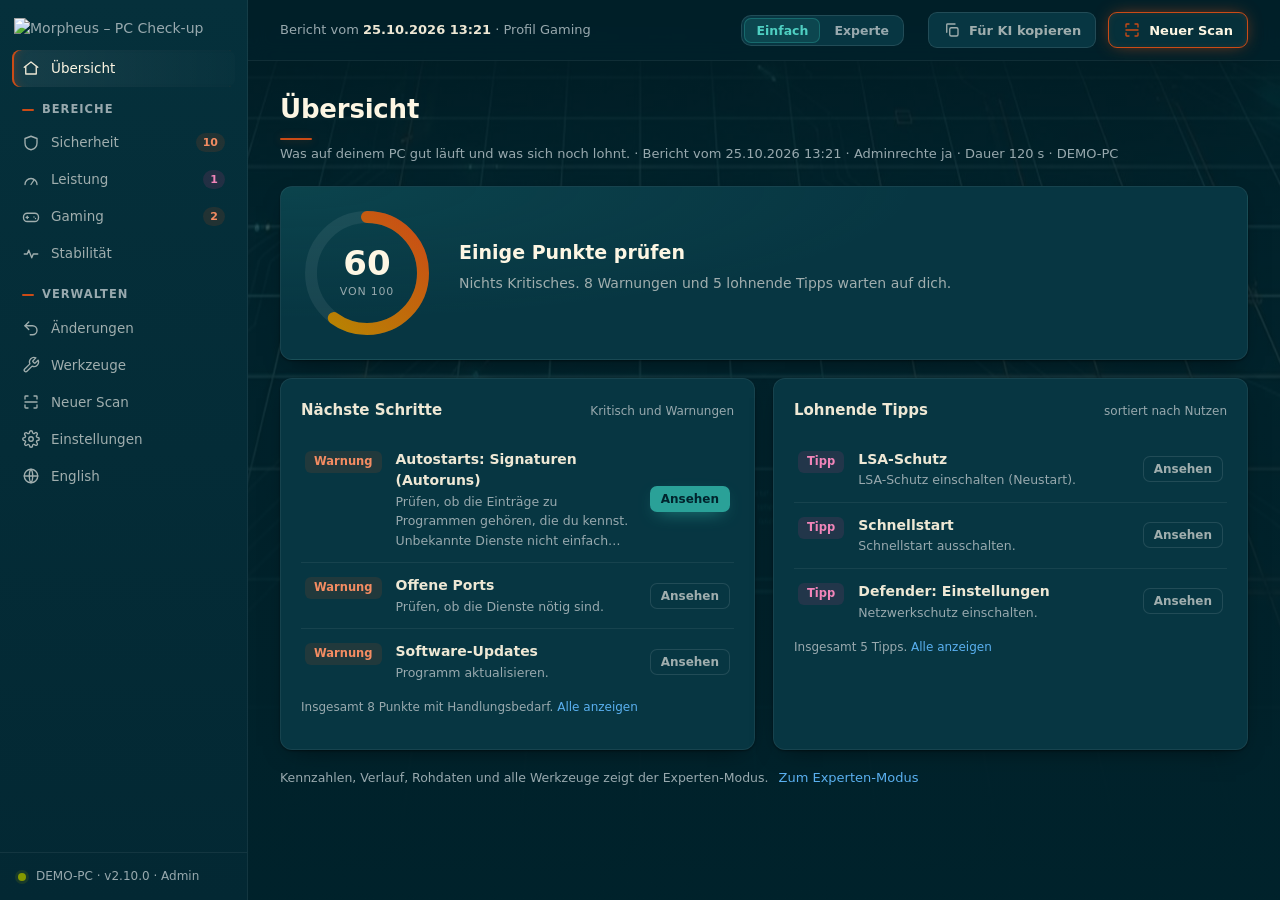
==== commit 217b3783: "Release 2.10.0: Fortschritt, Aktivitaetsanzeige, gehaerteter Dialog, Edge ohne Admin, KI-Vorschau Al" ====
--- a/gui/dev/mock.html
+++ b/gui/dev/mock.html
@@ -11,7 +11,7 @@
 </head>
 <body>
 <button type="button" id="skip" class="skip" data-t="kopf.zumInhalt">Zum Inhalt</button>
-<svg width="0" height="0" style="position:absolute" aria-hidden="true" focusable="false">
+<svg class="sprite" width="0" height="0" aria-hidden="true" focusable="false">
   <symbol id="i-home" viewBox="0 0 24 24"><path d="M3 11l9-7 9 7"/><path d="M5 10v10h14V10"/></symbol>
   <symbol id="i-shield" viewBox="0 0 24 24"><path d="M12 3l8 3v6c0 5-3.5 8-8 9-4.5-1-8-4-8-9V6z"/></symbol>
   <symbol id="i-gauge" viewBox="0 0 24 24"><path d="M4 18a8 8 0 1 1 16 0"/><path d="M12 18l4-6"/></symbol>
--- a/gui/app.css
+++ b/gui/app.css
@@ -22,6 +22,7 @@
 .muted{color:var(--muted)}
 .ok,.add{color:var(--t-green)}.warn{color:var(--t-orange)}.rem{color:var(--t-red)}
 svg.i{width:18px;height:18px;flex:none;stroke:currentColor;fill:none;stroke-width:1.8;stroke-linecap:round;stroke-linejoin:round}
+svg.sprite{position:absolute}
 
 /* ---------------------------------------------------------------- Layout */
 .app{display:grid;grid-template-columns:248px minmax(0,1fr);min-height:100vh}
@@ -214,9 +215,9 @@
 .state i{width:7px;height:7px;border-radius:50%;background:currentColor;flex:none}
 .state.off{color:var(--t-orange)}.state.on{color:var(--t-green)}
 details.cmd{margin-top:10px}
-details.cmd>summary,details.how>summary{cursor:pointer;color:var(--t-blue);font-size:12.5px;list-style:none;display:inline-block;border-radius:4px}
-details.cmd>summary::before,details.how>summary::before{content:"›";display:inline-block;margin-right:6px;transition:transform .15s}
-details.cmd[open]>summary::before,details.how[open]>summary::before{transform:rotate(90deg)}
+details.cmd>summary,details.how>summary,details.scandetails>summary{cursor:pointer;color:var(--t-blue);font-size:12.5px;list-style:none;display:inline-block;border-radius:4px}
+details.cmd>summary::before,details.how>summary::before,details.scandetails>summary::before{content:"›";display:inline-block;margin-right:6px;transition:transform .15s}
+details.cmd[open]>summary::before,details.how[open]>summary::before,details.scandetails[open]>summary::before{transform:rotate(90deg)}
 details>summary::-webkit-details-marker{display:none}
 details.how{margin-top:10px}
 details.how ol{margin:8px 0;padding-left:20px;font-size:13px;color:var(--fg)}
@@ -273,6 +274,7 @@
 .tbl-scroll tbody tr:hover{background:var(--row-hover)}
 .tbl-scroll tbody tr:hover td{color:var(--fg-strong)}
 .tbl-scroll td.mono,.tbl-scroll th.mono,td.mono{font-family:ui-monospace,Consolas,monospace;font-size:12.5px;overflow-wrap:anywhere;word-break:break-all}
+.tbl-scroll td.mono{min-width:24ch}
 
 /* Formulare */
 input,select,textarea{font:inherit;background:var(--well);color:var(--fg);border:1px solid var(--line2);border-radius:7px;padding:5px 9px;max-width:100%}
@@ -385,6 +387,33 @@
 .mrow svg.sp polyline{fill:none;stroke:var(--c,var(--cyan));stroke-width:1.5;stroke-linejoin:round}
 .meter{height:6px;border-radius:3px;background:color-mix(in srgb,var(--ink) 7.06%,transparent);overflow:hidden}
 .meter i{display:block;height:100%;border-radius:3px;background:var(--c,var(--cyan));transition:width .5s ease}
+/* Fortschritt laufender Jobs (2.8, #138): Farbe nur über --c an der Zustandsklasse, Text per textContent */
+.fs{margin:14px 0 0;--c:var(--cyan);--fs-t:var(--t-cyan)}
+.fs.fs-wait{--c:var(--yellow);--fs-t:var(--t-yellow)}.fs.fs-done{--c:var(--green);--fs-t:var(--t-green)}
+.fs.fs-fail{--c:var(--red);--fs-t:var(--t-red)}.fs.fs-stop{--c:var(--orange);--fs-t:var(--muted)}
+.fs .meter{position:relative}
+.fs .meter.offen i{position:absolute;left:0;top:0;width:35%!important;animation:fs-lauf 1.4s ease-in-out infinite}
+.fs.fs-done .meter.offen i,.fs.fs-fail .meter.offen i,.fs.fs-stop .meter.offen i{width:100%!important;animation:none}
+@keyframes fs-lauf{from{transform:translateX(-100%)}to{transform:translateX(290%)}}
+.fs-zeile{display:flex;gap:10px;align-items:baseline;margin-top:6px;font-size:12.5px;min-width:0}
+.fs-st{color:var(--fs-t);font-weight:600;flex:none}.fs-val{color:var(--fg);font-variant-numeric:tabular-nums;flex:none}
+.fs-txt{color:var(--muted);overflow:hidden;text-overflow:ellipsis;white-space:nowrap;min-width:0}
+/* winget-Paketliste (2.9, #140): vier Gruppen; läuft mit Spinner in --cyan */
+.pk-liste{margin:12px 0 0;max-height:280px;overflow:auto}
+.pk-grp+.pk-grp{margin-top:10px}
+.pk-grp h4{margin:0 0 4px;font-size:12.5px;font-weight:600;color:var(--muted)}
+.pk-grp ul{list-style:none;margin:0;padding:0}
+.pk-grp li{display:flex;align-items:center;gap:8px;padding:3px 0;font-size:13px;min-width:0}
+.pk-grp li .chip{flex:none;min-width:84px;justify-content:center}
+.pk-grp li b{font-weight:600;overflow:hidden;text-overflow:ellipsis;white-space:nowrap;min-width:0}
+.pk-grp li .muted{flex:none;font-size:12px;font-variant-numeric:tabular-nums}
+.pk-grp li:has(.pk-det){flex-wrap:wrap}
+.pk-det{flex:1 1 100%;margin:0 0 4px 92px;min-width:0}
+.pk-det summary{cursor:pointer;font-size:12.5px;color:var(--muted)}
+.pk-det pre.log{max-height:180px;margin:4px 0 0;white-space:pre-wrap;overflow-wrap:anywhere}
+.chip.pk-run{background:color-mix(in srgb,var(--cyan) 13.33%,transparent);color:var(--t-cyan)}
+.pk-spin{width:10px;height:10px;border-radius:50%;border:2px solid var(--cyan);border-top-color:transparent;animation:spin .8s linear infinite;flex:none}
+.upd-lauf{margin:4px 0 12px}
 .adot{width:9px;height:9px;border-radius:50%;background:var(--c,var(--grey));box-shadow:0 0 0 3px color-mix(in srgb,var(--c,var(--grey)) 22%,transparent);flex:none;display:inline-block}
 .g-green{--c:var(--green)}.g-yellow{--c:var(--yellow)}.g-orange{--c:var(--orange)}.g-red{--c:var(--red)}.g-grey{--c:var(--grey)}.g-cyan{--c:var(--cyan)}
 .drow{padding:5px 0}
@@ -474,6 +503,9 @@
   /* Ohne Bewegung, aber der Statuswechsel der Schritte bleibt als Farbwechsel sichtbar */
   .steps li,.steps li .s{transition-duration:.2s!important}
   .steps li.done .s{animation:none}
+  /* Laufbalken steht still: volle, halb durchsichtige Füllung statt Bewegung */
+  .fs .meter.offen i{animation:none;width:100%!important;opacity:.5;transform:none}
+  .pk-spin{animation:none;border-top-color:var(--cyan)}
 }
 .lvwrap{margin-top:6px}.lvwrap .lv{margin-left:0}
 .chip.Y{background:color-mix(in srgb,var(--yellow) 14.9%,transparent);color:var(--t-yellow)}
@@ -525,6 +557,8 @@
 pre.log.eula{max-height:340px;min-height:120px}
 /* Scan-Protokoll: nutzt die Fensterhöhe unter den Optionen (Tester-Feedback, 2.3.1), mindestens 320 px */
 pre.log.scanlog{height:calc(100vh - 340px);min-height:320px;max-height:none;font-size:13.5px}
+/* Scan-Ansicht (2.8, #139): Rohprotokoll hinter „Details“ */
+details.scandetails{margin-top:12px}details.scandetails>pre.log{margin-top:8px}
 
 /* Wartung & Reparatur, Programme aktualisieren (Abschnitt 18). Nur vorhandene Tokens; Text auf --surface mindestens --b1 (4.86:1) */
 .wt-legend{display:flex;flex-wrap:wrap;gap:8px 22px;margin:10px 0 4px;font-size:12.5px;color:var(--fg)}
@@ -549,6 +583,22 @@
 .wt-box{margin:12px 0;padding:10px 14px;border-radius:var(--r-sm);background:color-mix(in srgb,var(--orange) 13.33%,transparent);border:1px solid var(--line2);color:var(--fg-strong);font-size:13px}
 .wt-box b{color:var(--fg-max)}
 .wt-dur{font-size:12px;color:var(--fg)}
+/* Aktivitätsanzeige in der Kopfzeile (2.9, #141): Knopf mit Spinner und Zähler, Popover mit kleinen Balken. Nur Anzeige. */
+.akt{position:relative;flex:none}
+.akt-btn[hidden]{display:none}
+.akt-btn.laeuft{border-color:color-mix(in srgb,var(--cyan) 50.2%,transparent);color:var(--t-cyan)}
+.akt-pop{position:absolute;right:0;top:calc(100% + 8px);z-index:40;width:min(380px,calc(100vw - 24px));max-height:70vh;overflow:auto;padding:12px 14px;background:var(--surface);border:1px solid var(--line2);border-radius:var(--r);box-shadow:0 24px 60px -16px rgba(0,0,0,.45);color:var(--fg)}
+.akt-pop[hidden]{display:none}
+.akt-titel{margin:0;font-size:14px;color:var(--fg-strong)}
+.akt-kopf{margin:2px 0 8px;font-size:12.5px;color:var(--muted)}
+.akt-liste{list-style:none;margin:0;padding:0}
+.akt-zeile{padding:8px 0;border-top:1px solid var(--line)}
+.akt-z1{display:flex;align-items:baseline;justify-content:space-between;gap:10px}
+.akt-name{color:var(--fg-strong);font-size:13px;min-width:0;overflow:hidden;text-overflow:ellipsis;white-space:nowrap}
+.akt-link{font-size:12.5px;flex:none}
+.akt-fs{margin-top:6px}
+.akt-fs .meter{height:4px}
+.akt-fs .fs-zeile{margin-top:4px;font-size:12px}
 .wt-msg{white-space:pre-wrap;overflow-wrap:anywhere}
 .wt-res{display:flex;align-items:center;gap:8px;flex-wrap:wrap;margin:6px 0}
 .wt-pk{margin:6px 0;padding-left:20px}
@@ -598,3 +648,5 @@
 .ki-head{display:flex;align-items:center;gap:12px;flex-wrap:wrap;margin:0 0 14px}
 .ki-head h2{margin:0}
 .ki-head .ki-ask{margin-left:auto}
+textarea.ki-vorschau{display:block;width:100%;min-height:260px;max-height:55vh;margin:10px 0;font:12.5px/1.45 var(--mono,Consolas,monospace);resize:vertical;white-space:pre-wrap}
+.ki-grenzen{margin-top:6px}.ki-grenzen summary{cursor:pointer;color:var(--muted)}.ki-grenzen p{margin:6px 0;font-size:13px}
